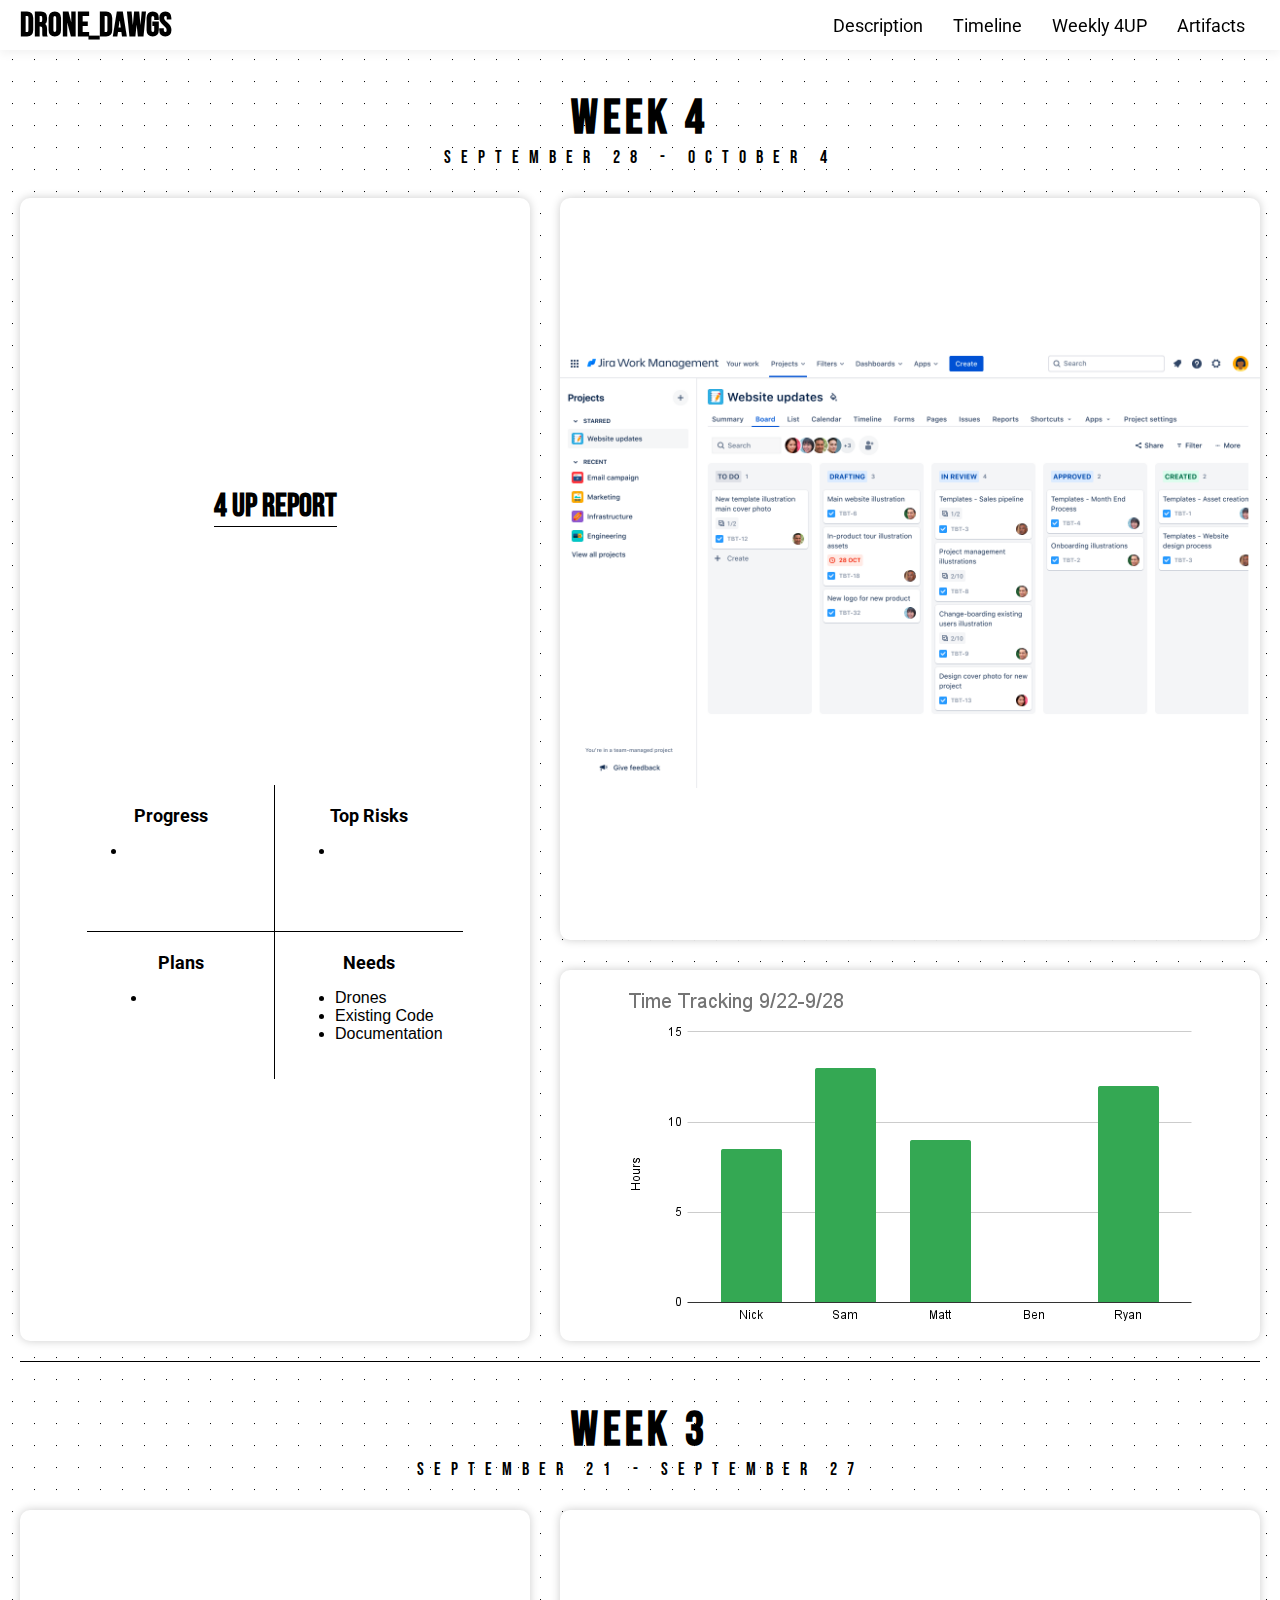
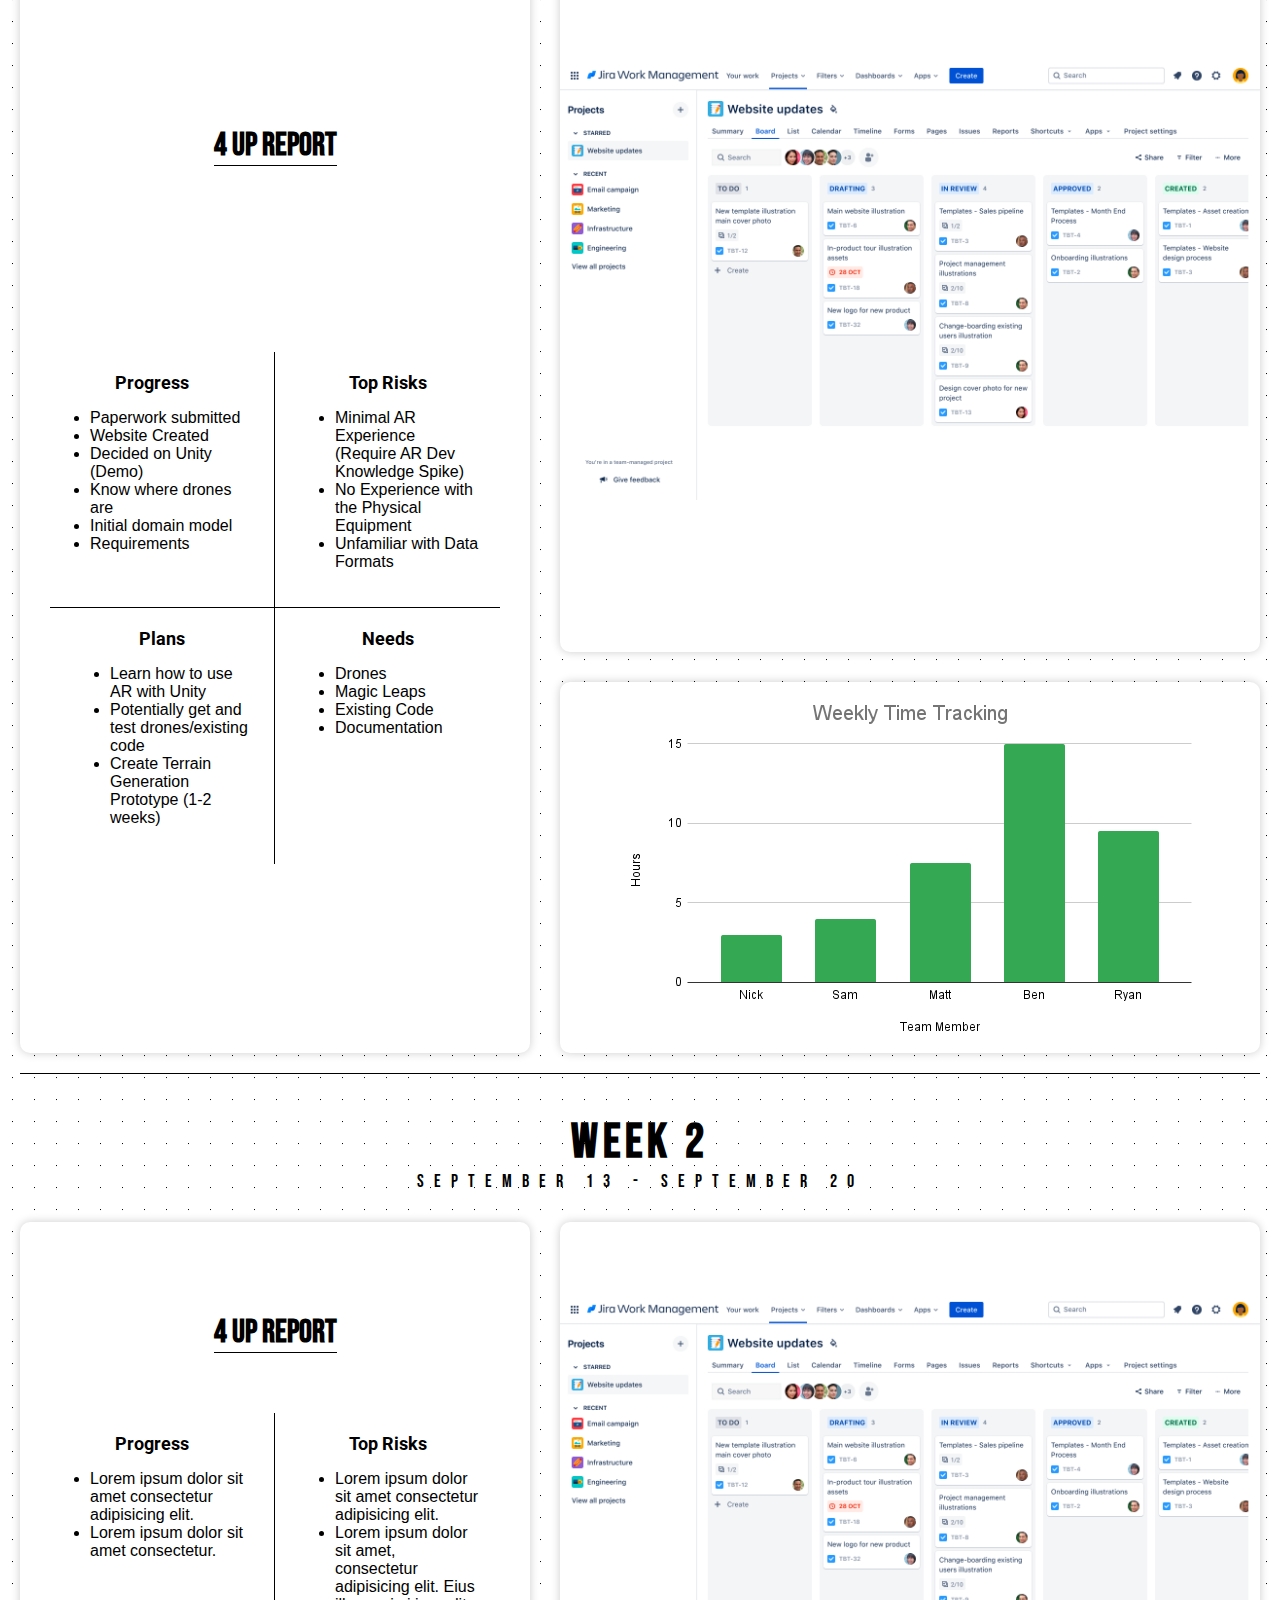
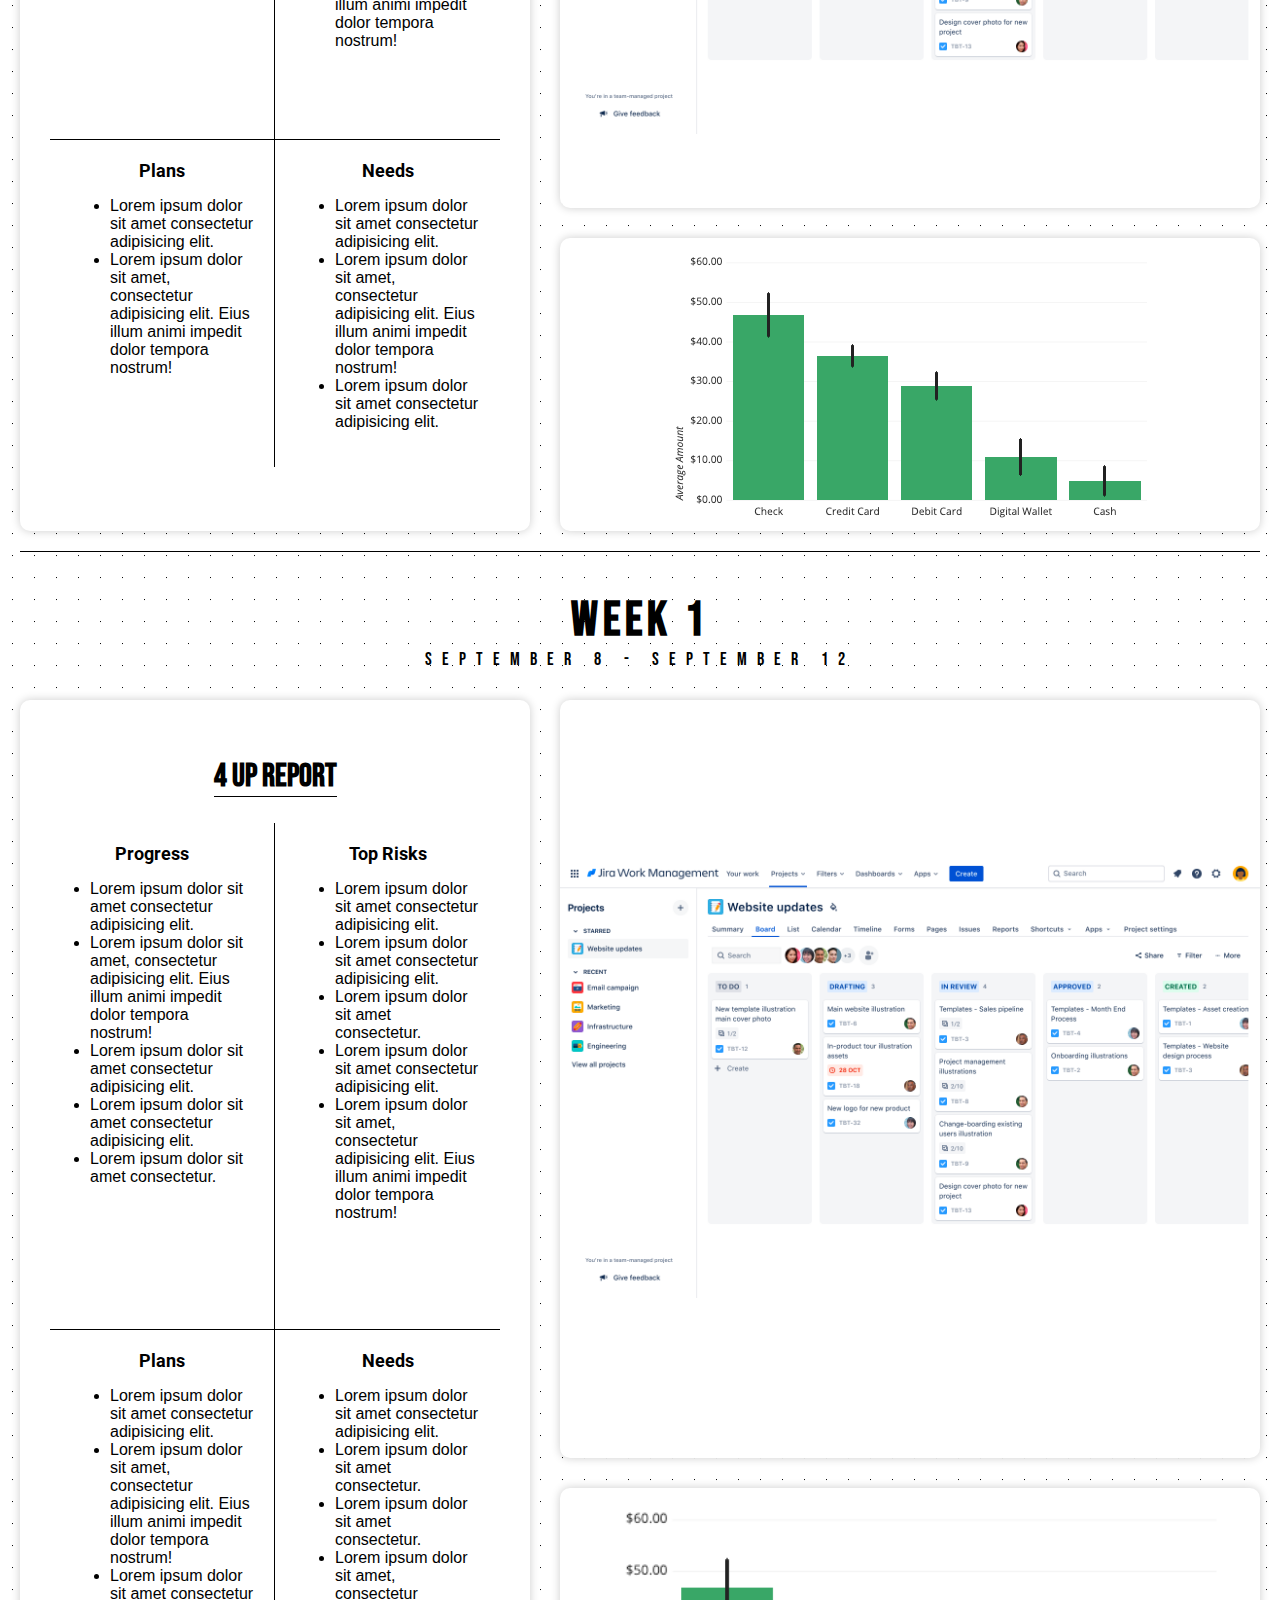
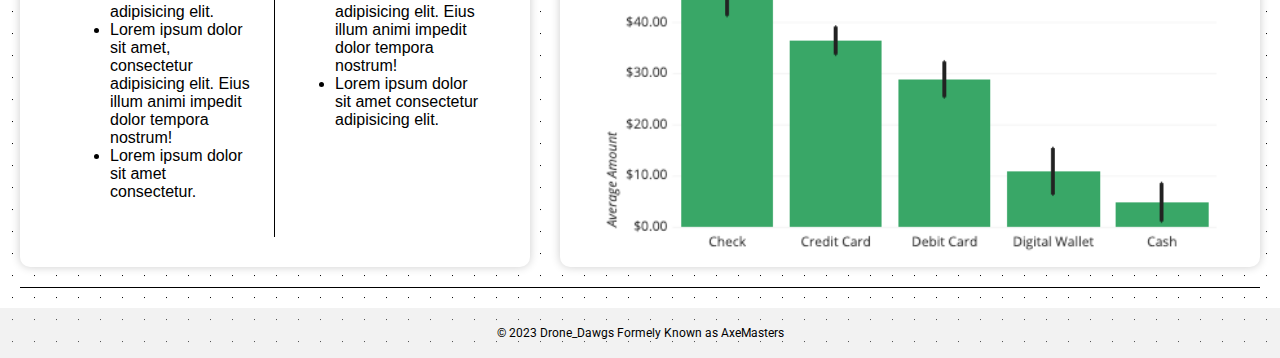
==== 4ups.html @ eca3e4d3 "week 4 changes" ====
<!DOCTYPE html>
<html lang="en">
<head>
    <meta charset="UTF-8">
    <meta name="viewport" content="width=device-width, initial-scale=1.0">
    <link rel="stylesheet" href="4ups_style.css">
    <title>Weekly Progress</title>
    <link rel="preconnect" href="https://fonts.googleapis.com">
    <link rel="preconnect" href="https://fonts.gstatic.com" crossorigin>
    <link href="https://fonts.googleapis.com/css2?family=Bebas+Neue&family=Montserrat:wght@300;400&family=Roboto:ital,wght@0,300;0,700;0,900;1,400&display=swap" rel="stylesheet"> 

</head>
<body>

    <nav>
        <div class="nav_container">
            <a href="index.html"><h2>DRONE_DAWGS</h2></a>
            <ol>
                <a href="index.html#synopsis"><li>Description</li></a>
                <a href="index.html#timeline"><li>Timeline</li></a>
                <a href="4ups.html"><li>Weekly 4UP</li></a>
                <a href="index.html#artifacts"><li>Artifacts</li></a>
            </ol>
        </div>
    </nav>

    <div class="size_container">

        <div id="week2" class="weekly_update_container">
            <h1>Week 4</h1>
            <p>September 28 - October 4</p>
            <div class="weekly_update_content">
                <div class="four_up">
                    <h2>4 UP Report</h2>
                    <div class="four_up_grid">
                        <div class="progress grid_item">
                            <h3>Progress</h3>
                            <ul>
                                <li></li>
                            </ul>
                        </div>
                        <div class="top_risks grid_item">
                            <h3>Top Risks</h3>
                            <ul>
                                <li></li>
                            </ul>
                        </div>
                        <div class="plans grid_item">
                            <h3>Plans</h3>
                            <ul>
                                <li></li>
                               
                            </ul>
                        </div>
                        <div class="needs grid_item">
                            <h3>Needs</h3>
                            <ul>
                                <li>Drones</li>
                                <li>Existing Code</li>
                                <li>Documentation</li>
                            </ul>
                        </div>

                    </div>
                </div>

                <div class="jira">
                    <img src="images/jira_example.png" alt="">
                </div>

                <div class="time_tracking">
                    <img src="images\Time Tracking 9_22-9_28.png" alt="">
                </div>
            </div>
        </div>

        <div id="week2" class="weekly_update_container">
            <h1>Week 3</h1>
            <p>September 21 - September 27</p>
            <div class="weekly_update_content">
                <div class="four_up">
                    <h2>4 UP Report</h2>
                    <div class="four_up_grid">
                        <div class="progress grid_item">
                            <h3>Progress</h3>
                            <ul>
                                <li>Paperwork submitted</li>
                                <li>Website Created</li>
                                <li>Decided on Unity (Demo)</li>
                                <li>Know where drones are</li>
                                <li>Initial domain model</li>
                                <li>Requirements</li>
                            </ul>
                        </div>
                        <div class="top_risks grid_item">
                            <h3>Top Risks</h3>
                            <ul>
                                <li>Minimal AR Experience (Require AR Dev Knowledge Spike)</li>
                                <li>No Experience with the Physical Equipment</li>
                                <li>Unfamiliar with Data Formats</li>
                            </ul>
                        </div>
                        <div class="plans grid_item">
                            <h3>Plans</h3>
                            <ul>
                                <li>Learn how to use AR with Unity</li>
                                <li>Potentially get and test drones/existing code</li>
                                <li>Create Terrain Generation Prototype (1-2 weeks)</li>
                               
                            </ul>
                        </div>
                        <div class="needs grid_item">
                            <h3>Needs</h3>
                            <ul>
                                <li>Drones</li>
                                <li>Magic Leaps</li>
                                <li>Existing Code</li>
                                <li>Documentation</li>
                            </ul>
                        </div>
                    </div>
                </div>

                <div class="jira">
                    <img src="images/jira_example.png" alt="">
                </div>

                <div class="time_tracking">
                    <img src="images\Weekly Time Tracking.png" alt="">
                </div>
            </div>
        </div>

        <div id="week2" class="weekly_update_container">
            <h1>Week 2</h1>
            <p>September 13 - September 20</p>
            <div class="weekly_update_content">
                <div class="four_up">
                    <h2>4 UP Report</h2>
                    <div class="four_up_grid">
                        <div class="progress grid_item">
                            <h3>Progress</h3>
                            <ul>
                                <li>Lorem ipsum dolor sit amet consectetur adipisicing elit.</li>
                                <li>Lorem ipsum dolor sit amet consectetur.</li>
                            </ul>
                        </div>
                        <div class="top_risks grid_item">
                            <h3>Top Risks</h3>
                            <ul>
                                <li>Lorem ipsum dolor sit amet consectetur adipisicing elit.</li>
                                <li>Lorem ipsum dolor sit amet, consectetur adipisicing elit. Eius illum animi impedit dolor tempora nostrum!</li>
                            </ul>
                        </div>
                        <div class="plans grid_item">
                            <h3>Plans</h3>
                            <ul>
                                <li>Lorem ipsum dolor sit amet consectetur adipisicing elit.</li>
                                <li>Lorem ipsum dolor sit amet, consectetur adipisicing elit. Eius illum animi impedit dolor tempora nostrum!</li>
                               
                            </ul>
                        </div>
                        <div class="needs grid_item">
                            <h3>Needs</h3>
                            <ul>
                                <li>Lorem ipsum dolor sit amet consectetur adipisicing elit.</li>
                                <li>Lorem ipsum dolor sit amet, consectetur adipisicing elit. Eius illum animi impedit dolor tempora nostrum!</li>
                                <li>Lorem ipsum dolor sit amet consectetur adipisicing elit.</li>
                            </ul>
                        </div>
                    </div>
                </div>

                <div class="jira">
                    <img src="images/jira_example.png" alt="">
                </div>

                <div class="time_tracking">
                    <img src="images/bar_graph_example.png" alt="">
                </div>
            </div>
        </div>

        <div id="week1" class="weekly_update_container">
            <h1>Week 1</h1>
            <p>September 8 - September 12</p>
            <div class="weekly_update_content">
                <div class="four_up">
                    <h2>4 UP Report</h2>
                    <div class="four_up_grid">
                        <div class="progress grid_item">
                            <h3>Progress</h3>
                            <ul>
                                <li>Lorem ipsum dolor sit amet consectetur adipisicing elit.</li>
                                <li>Lorem ipsum dolor sit amet, consectetur adipisicing elit. Eius illum animi impedit dolor tempora nostrum!</li>
                                <li>Lorem ipsum dolor sit amet consectetur adipisicing elit.</li>
                                <li>Lorem ipsum dolor sit amet consectetur adipisicing elit.</li>
                                <li>Lorem ipsum dolor sit amet consectetur.</li>
                            </ul>
                        </div>
                        <div class="top_risks grid_item">
                            <h3>Top Risks</h3>
                            <ul>
                                <li>Lorem ipsum dolor sit amet consectetur adipisicing elit.</li>
                                <li>Lorem ipsum dolor sit amet consectetur adipisicing elit.</li>
                                <li>Lorem ipsum dolor sit amet consectetur.</li>
                                <li>Lorem ipsum dolor sit amet consectetur adipisicing elit.</li>
                                <li>Lorem ipsum dolor sit amet, consectetur adipisicing elit. Eius illum animi impedit dolor tempora nostrum!</li>
                            </ul>
                        </div>
                        <div class="plans grid_item">
                            <h3>Plans</h3>
                            <ul>
                                <li>Lorem ipsum dolor sit amet consectetur adipisicing elit.</li>
                                <li>Lorem ipsum dolor sit amet, consectetur adipisicing elit. Eius illum animi impedit dolor tempora nostrum!</li>
                                <li>Lorem ipsum dolor sit amet consectetur adipisicing elit.</li>
                                <li>Lorem ipsum dolor sit amet, consectetur adipisicing elit. Eius illum animi impedit dolor tempora nostrum!</li>
                                <li>Lorem ipsum dolor sit amet consectetur.</li>
                            </ul>
                        </div>
                        <div class="needs grid_item">
                            <h3>Needs</h3>
                            <ul>
                                <li>Lorem ipsum dolor sit amet consectetur adipisicing elit.</li>
                                <li>Lorem ipsum dolor sit amet consectetur.</li>
                                <li>Lorem ipsum dolor sit amet consectetur.</li>
                                <li>Lorem ipsum dolor sit amet, consectetur adipisicing elit. Eius illum animi impedit dolor tempora nostrum!</li>
                                <li>Lorem ipsum dolor sit amet consectetur adipisicing elit.</li>
                            </ul>
                        </div>
                    </div>
                </div>

                <div class="jira">
                    <img src="images/jira_example.png" alt="">
                </div>

                <div class="time_tracking">
                    <img src="images/bar_graph_example.png" alt="">
                </div>
            </div>
            
        </div>

    </div>

    <footer class="site-footer">
        <div class="footer-container">
            <p>© 2023 Drone_Dawgs Formely Known as AxeMasters</p>
        </div>
    </footer>
</body>
</html>
---- 4ups_style.css ----
html {
    scroll-behavior: smooth;
}

body {
    display: flex;
    flex-direction: column;
    justify-content: center;
    align-items: center;
    margin: 0;
    padding: 0;
    background:
        linear-gradient(90deg, var(--dot-bg) calc(var(--dot-space) - var(--dot-size)), transparent 1%) center / var(--dot-space) var(--dot-space),
        linear-gradient(var(--dot-bg) calc(var(--dot-space) - var(--dot-size)), transparent 1%) center / var(--dot-space) var(--dot-space),
        var(--dot-color);
    --dot-bg: white;
    --dot-color: black;
    --dot-size: 1px;
    --dot-space: 22px;
}


.size_container {
    max-width: 1920px;
}

/* Navbar */
nav {
    position: sticky;
    top: 0;
    height: 50px;
    width: 100vw;
    display: flex;
    justify-content: center;
    align-items: center; /* Aligned items vertically */
    background-color: rgba(255, 255, 255, 1);
    z-index: 1001;
    box-shadow: 0px 4px 9px 0px rgba(0,0,0,0.05);}

.nav_container  {
    width: 100%;
    max-width: 1920px;
    padding: 0 20px;
    display: flex;
    justify-content: space-between;
    align-items: center; /* Aligned items vertically */
}

nav ol { 
    list-style: none;
    display: flex;
    justify-content: space-between;
    align-items: center;
}

nav ol a {
    text-decoration: none;
    text-align: center;
    height:50px;
    color: #000; 
}

nav ol a:visited{
    color:#000;
}

nav ol a:hover{
    color: #fff; 
    background-color: rgba(247,105,2,1);
}

nav li {
    list-style: none;
    font-family: 'Roboto', sans-serif;
    font-size: large;
    margin: auto;
    padding: 15px
}

nav h2 {
    font-family: 'Bebas Neue', sans-serif;
    font-size: 34px;
}

nav a {
    text-decoration: none;
    color: #000;
}

nav a:hover {
    color: rgba(247,105,2,1);
}




.weekly_update_container {
    margin: 20px;
    padding: 20px 0;
    border-bottom: 1px solid black;
}

.weekly_update_container h1 {
    margin: auto;
    text-align: center;

    font-family: 'Bebas Neue', sans-serif;
    font-size: 48px;
    letter-spacing: 5px;  
}

.weekly_update_container p {
    margin: auto;
    text-align: center;

    font-family: 'Bebas Neue', sans-serif;
    font-size: 18px;
    letter-spacing: 10px;  
}

.weekly_update_content{
    width: 100%;
    display: grid;
    grid-template-columns: 1fr 1fr;
    grid-template-rows: 2fr 1fr;
    gap: 30px;

    margin-top: 30px;
}

.four_up{
    border-radius: 10px;
    box-shadow: 0px 0px 10px rgba(0,0,0, .2);
    padding: 30px;
    background-color: #fff;
    grid-row: 1/3 ;
    display: flex;
    flex-direction: column;
    justify-content:space-evenly;
    align-items:center;
}

.four_up h2 {
    width:fit-content;

    font-family: 'Bebas Neue', sans-serif;
    font-size: 32px;
    border-bottom: 1px solid black;
}

.four_up_grid{
    max-width: 700px;
    display: grid;
    grid-template-columns: 1fr 1fr;
    grid-template-rows: 1fr 1fr;
}

.grid_item {
    padding: 20px;
}

.grid_item h3 {
    margin: auto;
    text-align: center;

    font-family: 'Roboto', sans-serif;
    font-size: 18px; 
}

.grid_item li {
    font-family:Verdana, Geneva, Tahoma, sans-serif
}

.grid_item:nth-child(1){
    border-right: 1px solid black;
    border-bottom: 1px solid black;
    padding-left: 0;
    margin-left: 0
}

.grid_item:nth-child(2){
    border-bottom: 1px solid black;
}

.grid_item:nth-child(3){
    border-right: 1px solid black;
}


.jira, .time_tracking {
    max-width: 700px;
    background-color: #fff;
    box-shadow: 0px 0px 10px rgba(0,0,0, .2);
    border-radius: 10px;
}

.jira img, .time_tracking img{
    margin:auto;
    display: block;
    border-radius: 10px;

    object-fit: contain;
    max-width: 700px;
    height: 100%;
}


.site-footer {
    background-color: #dbdada5b;
    padding: 6px;
    text-align: center;
    font-family: 'Roboto', sans-serif;
    font-size: 12px;
}

.footer-container {
    width: 100vw;
    margin: 0 auto;
}
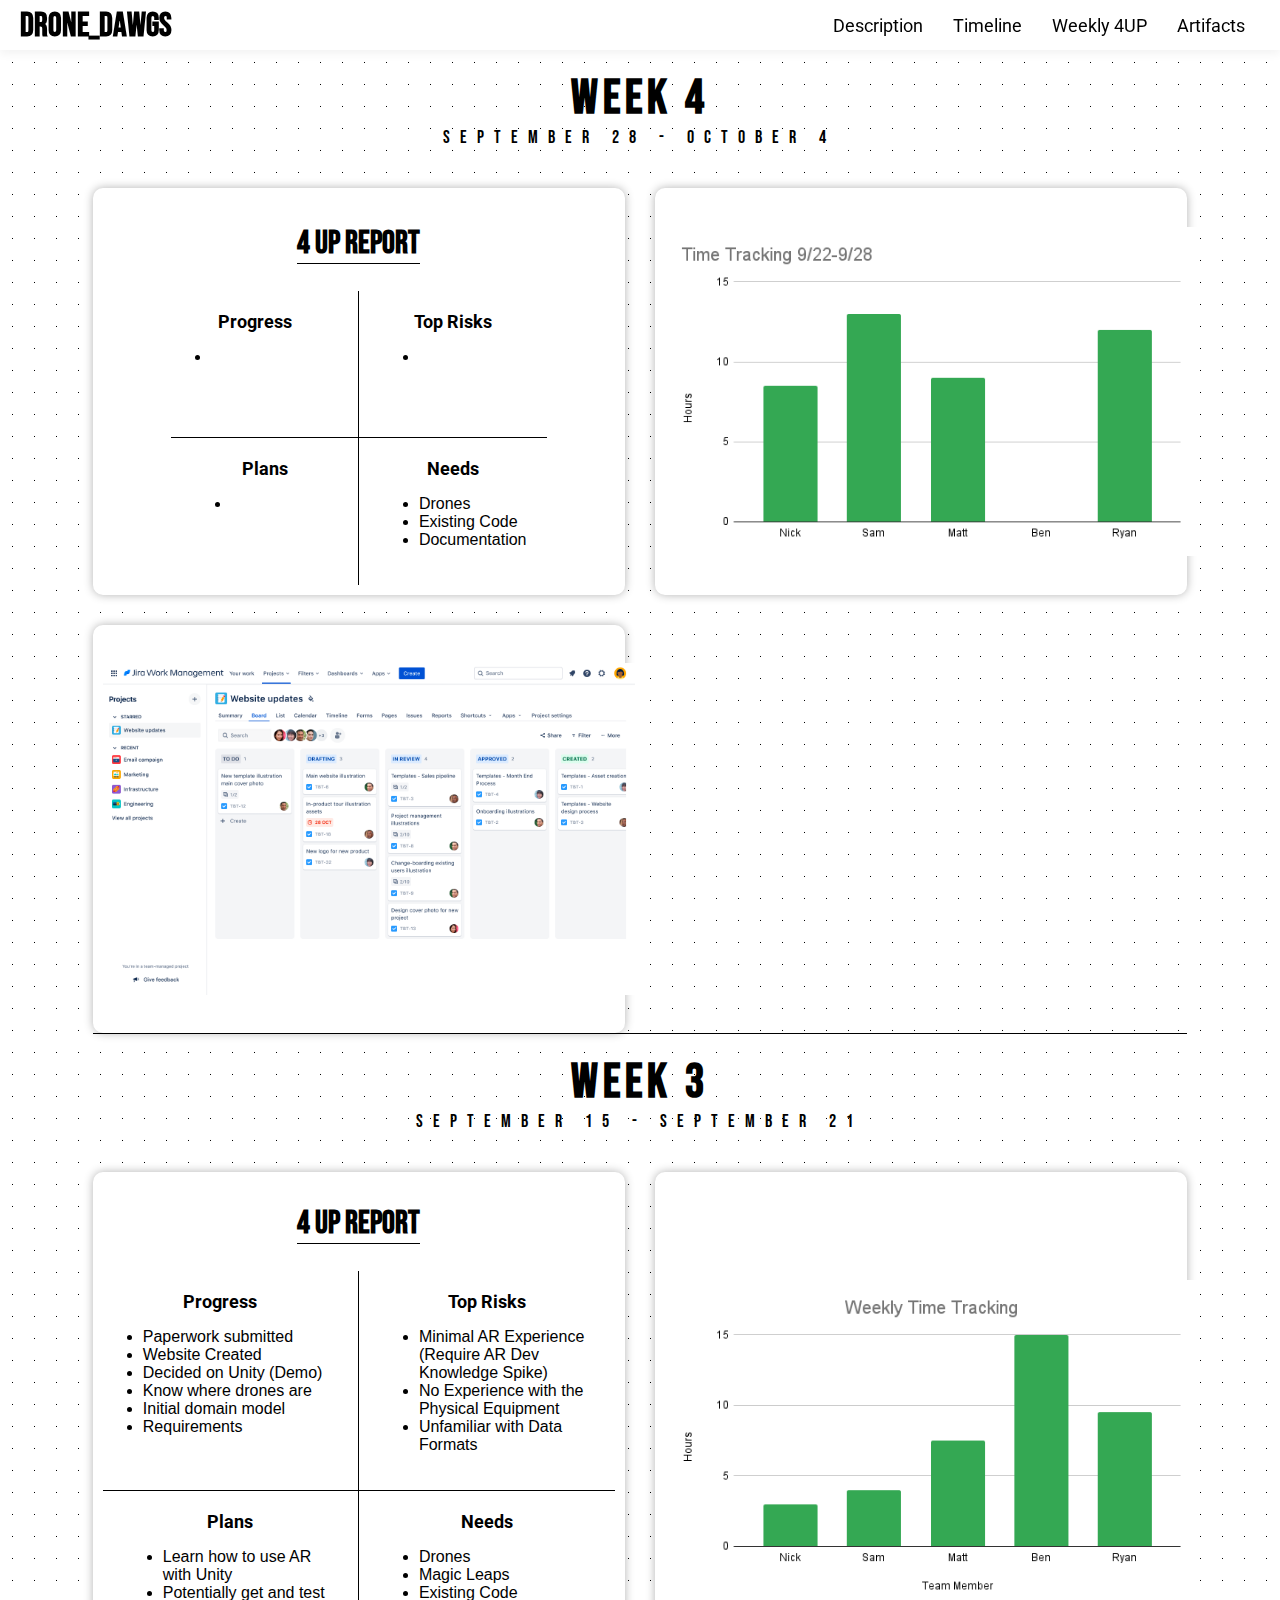
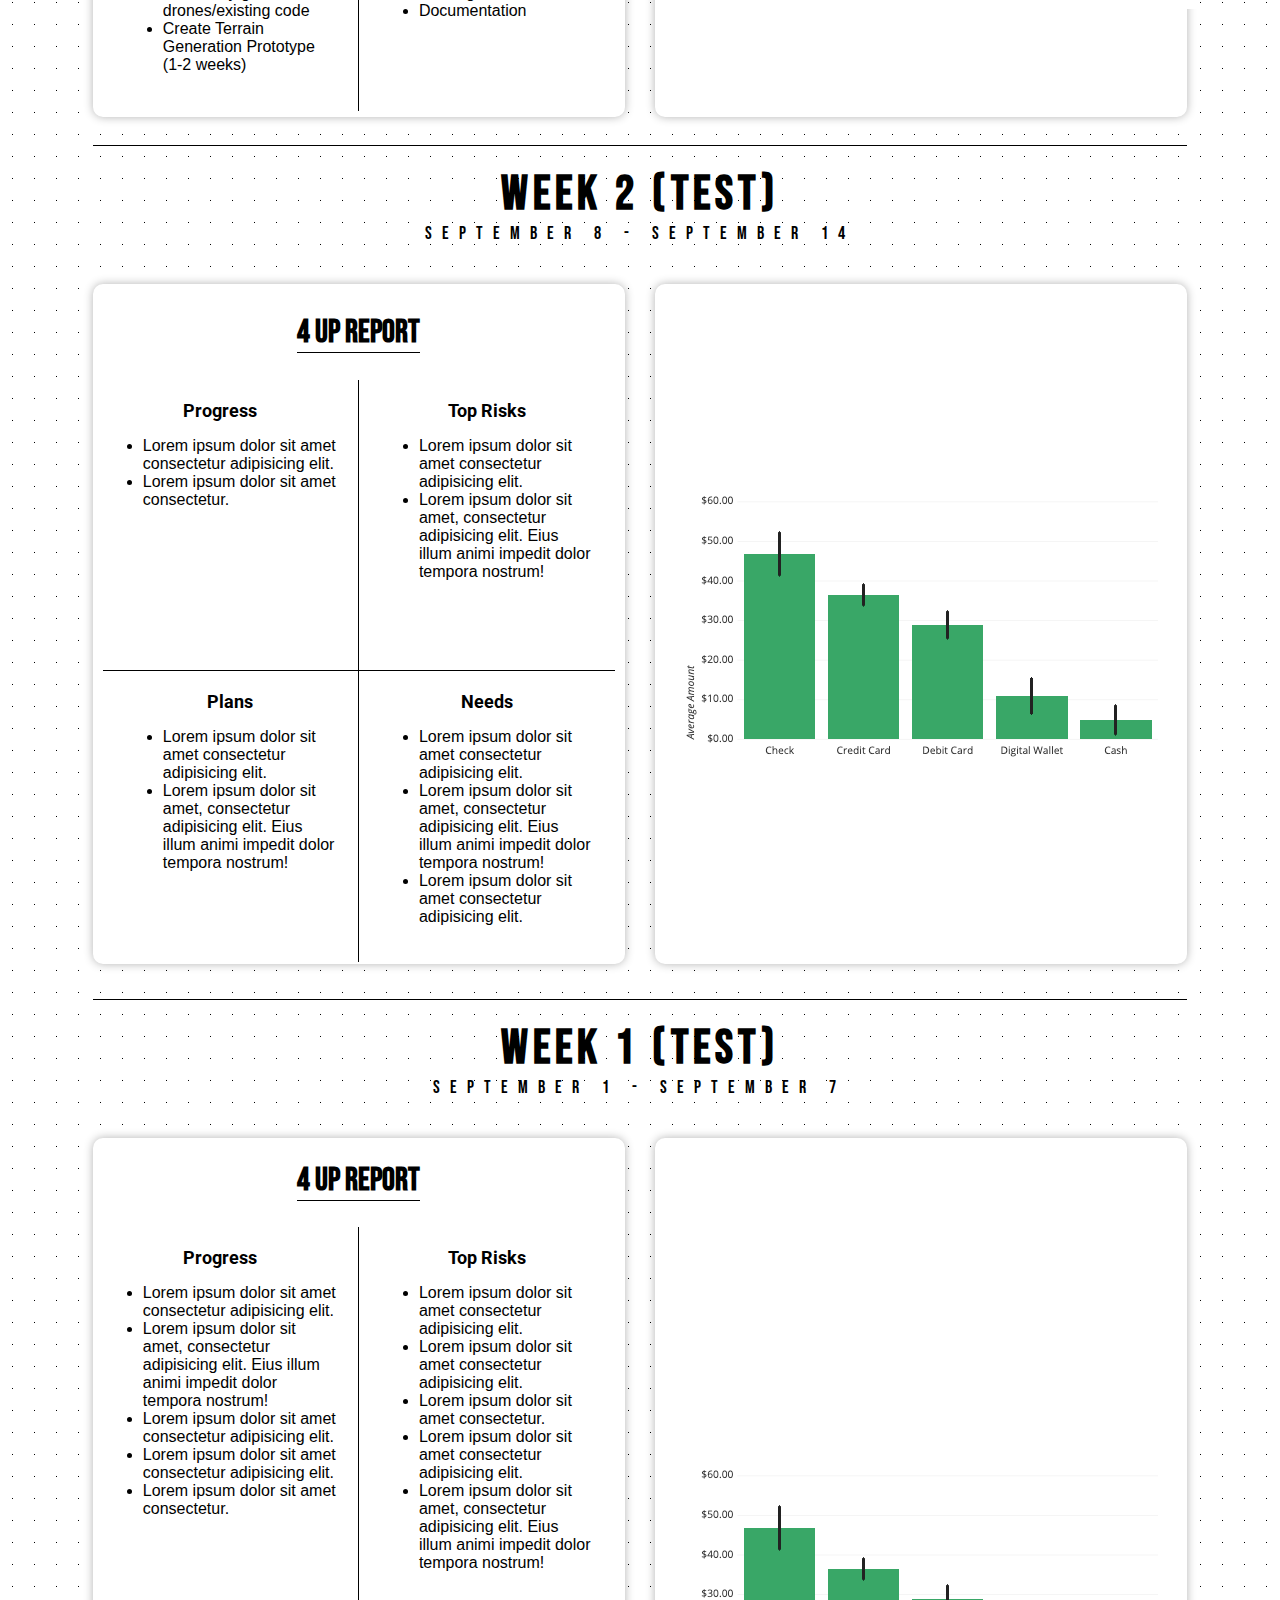
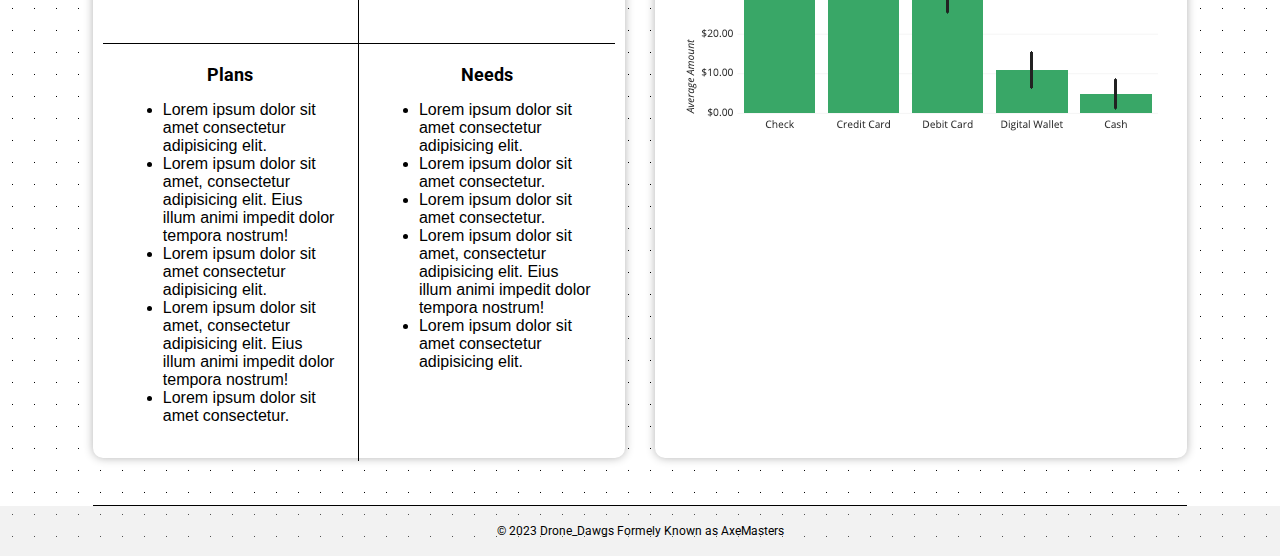
==== commit e1d42c4c: "Merge branch 'main' of https://github.com/nickc5802/SeniorProject" ====
--- a/4ups.html
+++ b/4ups.html
@@ -76,7 +76,7 @@
 
         <div id="week2" class="weekly_update_container">
             <h1>Week 3</h1>
-            <p>September 21 - September 27</p>
+            <p>September 15 - September 21</p>
             <div class="weekly_update_content">
                 <div class="four_up">
                     <h2>4 UP Report</h2>
@@ -121,9 +121,6 @@
                     </div>
                 </div>
 
-                <div class="jira">
-                    <img src="images/jira_example.png" alt="">
-                </div>
 
                 <div class="time_tracking">
                     <img src="images\Weekly Time Tracking.png" alt="">
@@ -132,8 +129,8 @@
         </div>
 
         <div id="week2" class="weekly_update_container">
-            <h1>Week 2</h1>
-            <p>September 13 - September 20</p>
+            <h1>Week 2 (Test)</h1>
+            <p>September 8 - September 14</p>
             <div class="weekly_update_content">
                 <div class="four_up">
                     <h2>4 UP Report</h2>
@@ -171,10 +168,6 @@
                     </div>
                 </div>
 
-                <div class="jira">
-                    <img src="images/jira_example.png" alt="">
-                </div>
-
                 <div class="time_tracking">
                     <img src="images/bar_graph_example.png" alt="">
                 </div>
@@ -182,57 +175,53 @@
         </div>
 
         <div id="week1" class="weekly_update_container">
-            <h1>Week 1</h1>
-            <p>September 8 - September 12</p>
-            <div class="weekly_update_content">
-                <div class="four_up">
-                    <h2>4 UP Report</h2>
-                    <div class="four_up_grid">
-                        <div class="progress grid_item">
-                            <h3>Progress</h3>
-                            <ul>
-                                <li>Lorem ipsum dolor sit amet consectetur adipisicing elit.</li>
-                                <li>Lorem ipsum dolor sit amet, consectetur adipisicing elit. Eius illum animi impedit dolor tempora nostrum!</li>
-                                <li>Lorem ipsum dolor sit amet consectetur adipisicing elit.</li>
-                                <li>Lorem ipsum dolor sit amet consectetur adipisicing elit.</li>
-                                <li>Lorem ipsum dolor sit amet consectetur.</li>
-                            </ul>
-                        </div>
-                        <div class="top_risks grid_item">
-                            <h3>Top Risks</h3>
-                            <ul>
-                                <li>Lorem ipsum dolor sit amet consectetur adipisicing elit.</li>
-                                <li>Lorem ipsum dolor sit amet consectetur adipisicing elit.</li>
-                                <li>Lorem ipsum dolor sit amet consectetur.</li>
-                                <li>Lorem ipsum dolor sit amet consectetur adipisicing elit.</li>
-                                <li>Lorem ipsum dolor sit amet, consectetur adipisicing elit. Eius illum animi impedit dolor tempora nostrum!</li>
-                            </ul>
-                        </div>
-                        <div class="plans grid_item">
-                            <h3>Plans</h3>
-                            <ul>
-                                <li>Lorem ipsum dolor sit amet consectetur adipisicing elit.</li>
-                                <li>Lorem ipsum dolor sit amet, consectetur adipisicing elit. Eius illum animi impedit dolor tempora nostrum!</li>
-                                <li>Lorem ipsum dolor sit amet consectetur adipisicing elit.</li>
-                                <li>Lorem ipsum dolor sit amet, consectetur adipisicing elit. Eius illum animi impedit dolor tempora nostrum!</li>
-                                <li>Lorem ipsum dolor sit amet consectetur.</li>
-                            </ul>
-                        </div>
-                        <div class="needs grid_item">
-                            <h3>Needs</h3>
-                            <ul>
-                                <li>Lorem ipsum dolor sit amet consectetur adipisicing elit.</li>
-                                <li>Lorem ipsum dolor sit amet consectetur.</li>
-                                <li>Lorem ipsum dolor sit amet consectetur.</li>
-                                <li>Lorem ipsum dolor sit amet, consectetur adipisicing elit. Eius illum animi impedit dolor tempora nostrum!</li>
-                                <li>Lorem ipsum dolor sit amet consectetur adipisicing elit.</li>
-                            </ul>
-                        </div>
-                    </div>
-                </div>
-
-                <div class="jira">
-                    <img src="images/jira_example.png" alt="">
+            <h1>Week 1 (Test)</h1>
+            <p>September 1 - September 7</p>
+            <div class="weekly_update_content">
+                <div class="four_up">
+                    <h2>4 UP Report</h2>
+                    <div class="four_up_grid">
+                        <div class="progress grid_item">
+                            <h3>Progress</h3>
+                            <ul>
+                                <li>Lorem ipsum dolor sit amet consectetur adipisicing elit.</li>
+                                <li>Lorem ipsum dolor sit amet, consectetur adipisicing elit. Eius illum animi impedit dolor tempora nostrum!</li>
+                                <li>Lorem ipsum dolor sit amet consectetur adipisicing elit.</li>
+                                <li>Lorem ipsum dolor sit amet consectetur adipisicing elit.</li>
+                                <li>Lorem ipsum dolor sit amet consectetur.</li>
+                            </ul>
+                        </div>
+                        <div class="top_risks grid_item">
+                            <h3>Top Risks</h3>
+                            <ul>
+                                <li>Lorem ipsum dolor sit amet consectetur adipisicing elit.</li>
+                                <li>Lorem ipsum dolor sit amet consectetur adipisicing elit.</li>
+                                <li>Lorem ipsum dolor sit amet consectetur.</li>
+                                <li>Lorem ipsum dolor sit amet consectetur adipisicing elit.</li>
+                                <li>Lorem ipsum dolor sit amet, consectetur adipisicing elit. Eius illum animi impedit dolor tempora nostrum!</li>
+                            </ul>
+                        </div>
+                        <div class="plans grid_item">
+                            <h3>Plans</h3>
+                            <ul>
+                                <li>Lorem ipsum dolor sit amet consectetur adipisicing elit.</li>
+                                <li>Lorem ipsum dolor sit amet, consectetur adipisicing elit. Eius illum animi impedit dolor tempora nostrum!</li>
+                                <li>Lorem ipsum dolor sit amet consectetur adipisicing elit.</li>
+                                <li>Lorem ipsum dolor sit amet, consectetur adipisicing elit. Eius illum animi impedit dolor tempora nostrum!</li>
+                                <li>Lorem ipsum dolor sit amet consectetur.</li>
+                            </ul>
+                        </div>
+                        <div class="needs grid_item">
+                            <h3>Needs</h3>
+                            <ul>
+                                <li>Lorem ipsum dolor sit amet consectetur adipisicing elit.</li>
+                                <li>Lorem ipsum dolor sit amet consectetur.</li>
+                                <li>Lorem ipsum dolor sit amet consectetur.</li>
+                                <li>Lorem ipsum dolor sit amet, consectetur adipisicing elit. Eius illum animi impedit dolor tempora nostrum!</li>
+                                <li>Lorem ipsum dolor sit amet consectetur adipisicing elit.</li>
+                            </ul>
+                        </div>
+                    </div>
                 </div>
 
                 <div class="time_tracking">
--- a/4ups_style.css
+++ b/4ups_style.css
@@ -21,7 +21,12 @@
 
 
 .size_container {
+    width: 90%;
     max-width: 1920px;
+    display: flex ;
+    flex-direction: column;
+    justify-content: center;
+    align-items: center;
 }
 
 /* Navbar */
@@ -95,9 +100,13 @@
 
 
 .weekly_update_container {
-    margin: 20px;
+    width: 95%;
     padding: 20px 0;
     border-bottom: 1px solid black;
+    display: flex;
+    flex-direction: column;
+    justify-content: center;
+    align-items: center;
 }
 
 .weekly_update_container h1 {
@@ -112,6 +121,7 @@
 .weekly_update_container p {
     margin: auto;
     text-align: center;
+    padding-bottom: 10px;
 
     font-family: 'Bebas Neue', sans-serif;
     font-size: 18px;
@@ -119,25 +129,29 @@
 }
 
 .weekly_update_content{
-    width: 100%;
     display: grid;
+
     grid-template-columns: 1fr 1fr;
-    grid-template-rows: 2fr 1fr;
+    grid-auto-columns: 1fr;
     gap: 30px;
+    align-items: stretch;
 
     margin-top: 30px;
 }
 
 .four_up{
     border-radius: 10px;
-    box-shadow: 0px 0px 10px rgba(0,0,0, .2);
-    padding: 30px;
+    box-shadow: 0px 0px 10px rgba(0,0,0, .3);
+    padding: 0;
     background-color: #fff;
     grid-row: 1/3 ;
     display: flex;
     flex-direction: column;
-    justify-content:space-evenly;
+    justify-content: center;
     align-items:center;
+    height: min-content;
+    max-width: 1100px;
+    padding: 10px;
 }
 
 .four_up h2 {
@@ -149,7 +163,6 @@
 }
 
 .four_up_grid{
-    max-width: 700px;
     display: grid;
     grid-template-columns: 1fr 1fr;
     grid-template-rows: 1fr 1fr;
@@ -188,10 +201,12 @@
 
 
 .jira, .time_tracking {
-    max-width: 700px;
+    padding: 10px 0;
+    margin-bottom: 15px;
     background-color: #fff;
-    box-shadow: 0px 0px 10px rgba(0,0,0, .2);
+    box-shadow: 0px 0px 10px rgba(0,0,0, .3);
     border-radius: 10px;
+    height: 100%;
 }
 
 .jira img, .time_tracking img{
@@ -199,10 +214,24 @@
     display: block;
     border-radius: 10px;
 
-    object-fit: contain;
-    max-width: 700px;
+    object-fit:contain;
+    max-width: 100%;
+    height:max-content;
+    padding: 10px;
+}
+
+.four_up, .jira, .time_tracking {
+    display: flex;
+    flex-direction: column;
     height: 100%;
 }
+
+.four_up, .time_tracking {
+    grid-row: 1;
+    height: 95%;
+}
+
+/* Ensure content inside grid items fills the height */
 
 
 .site-footer {
@@ -218,3 +247,4 @@
     margin: 0 auto;
 }
 
+
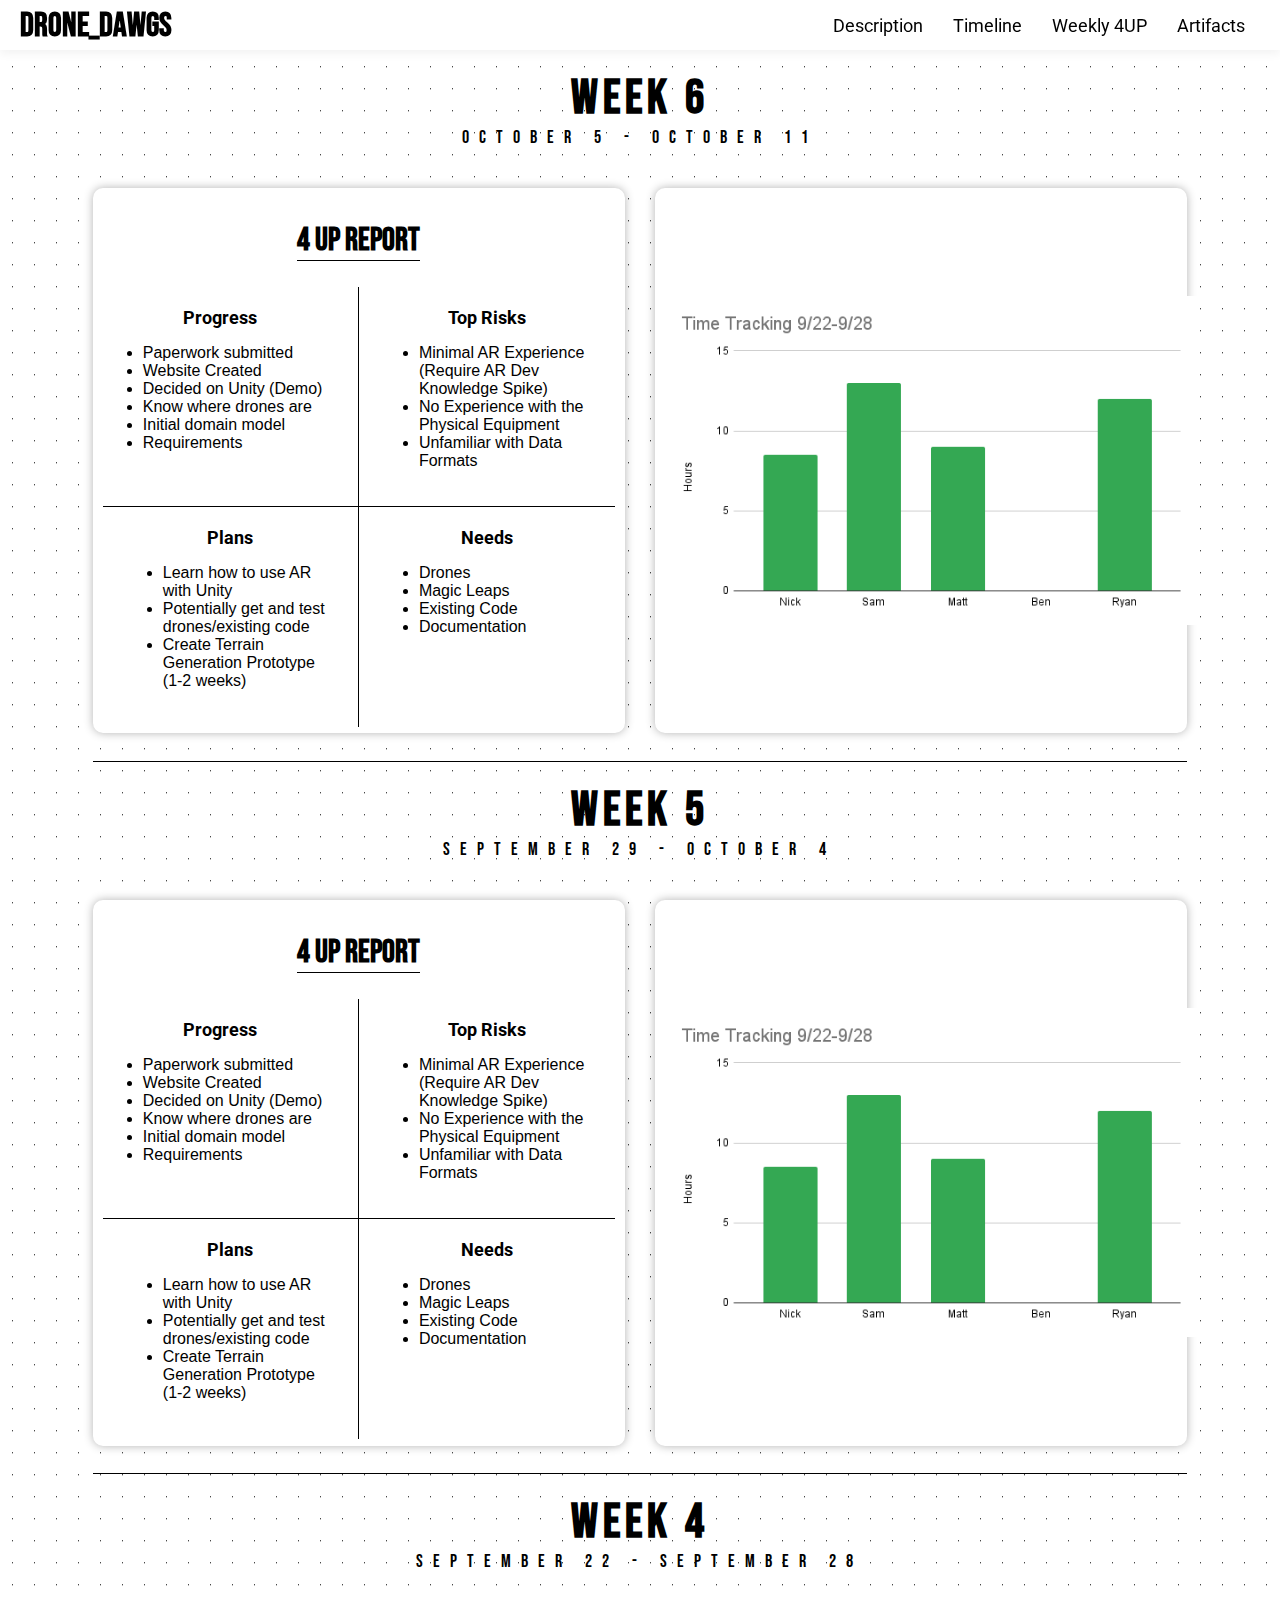
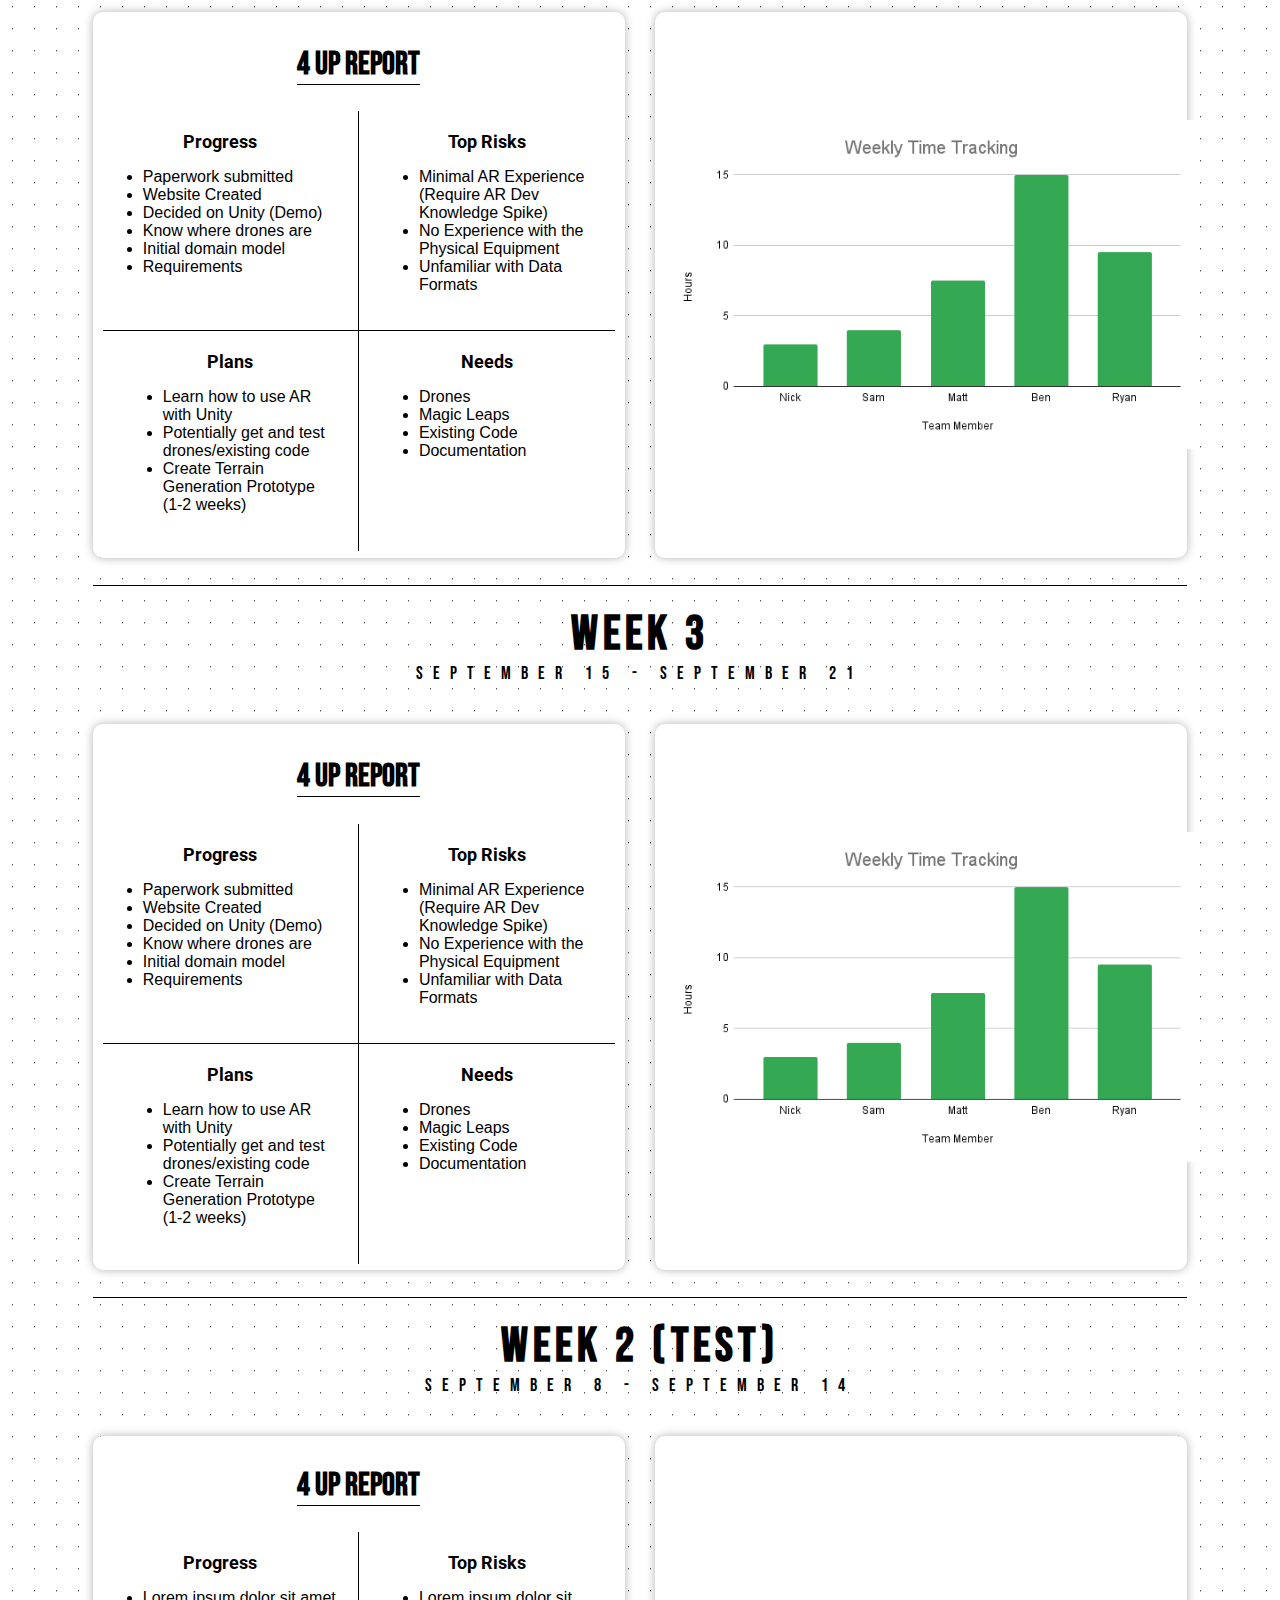
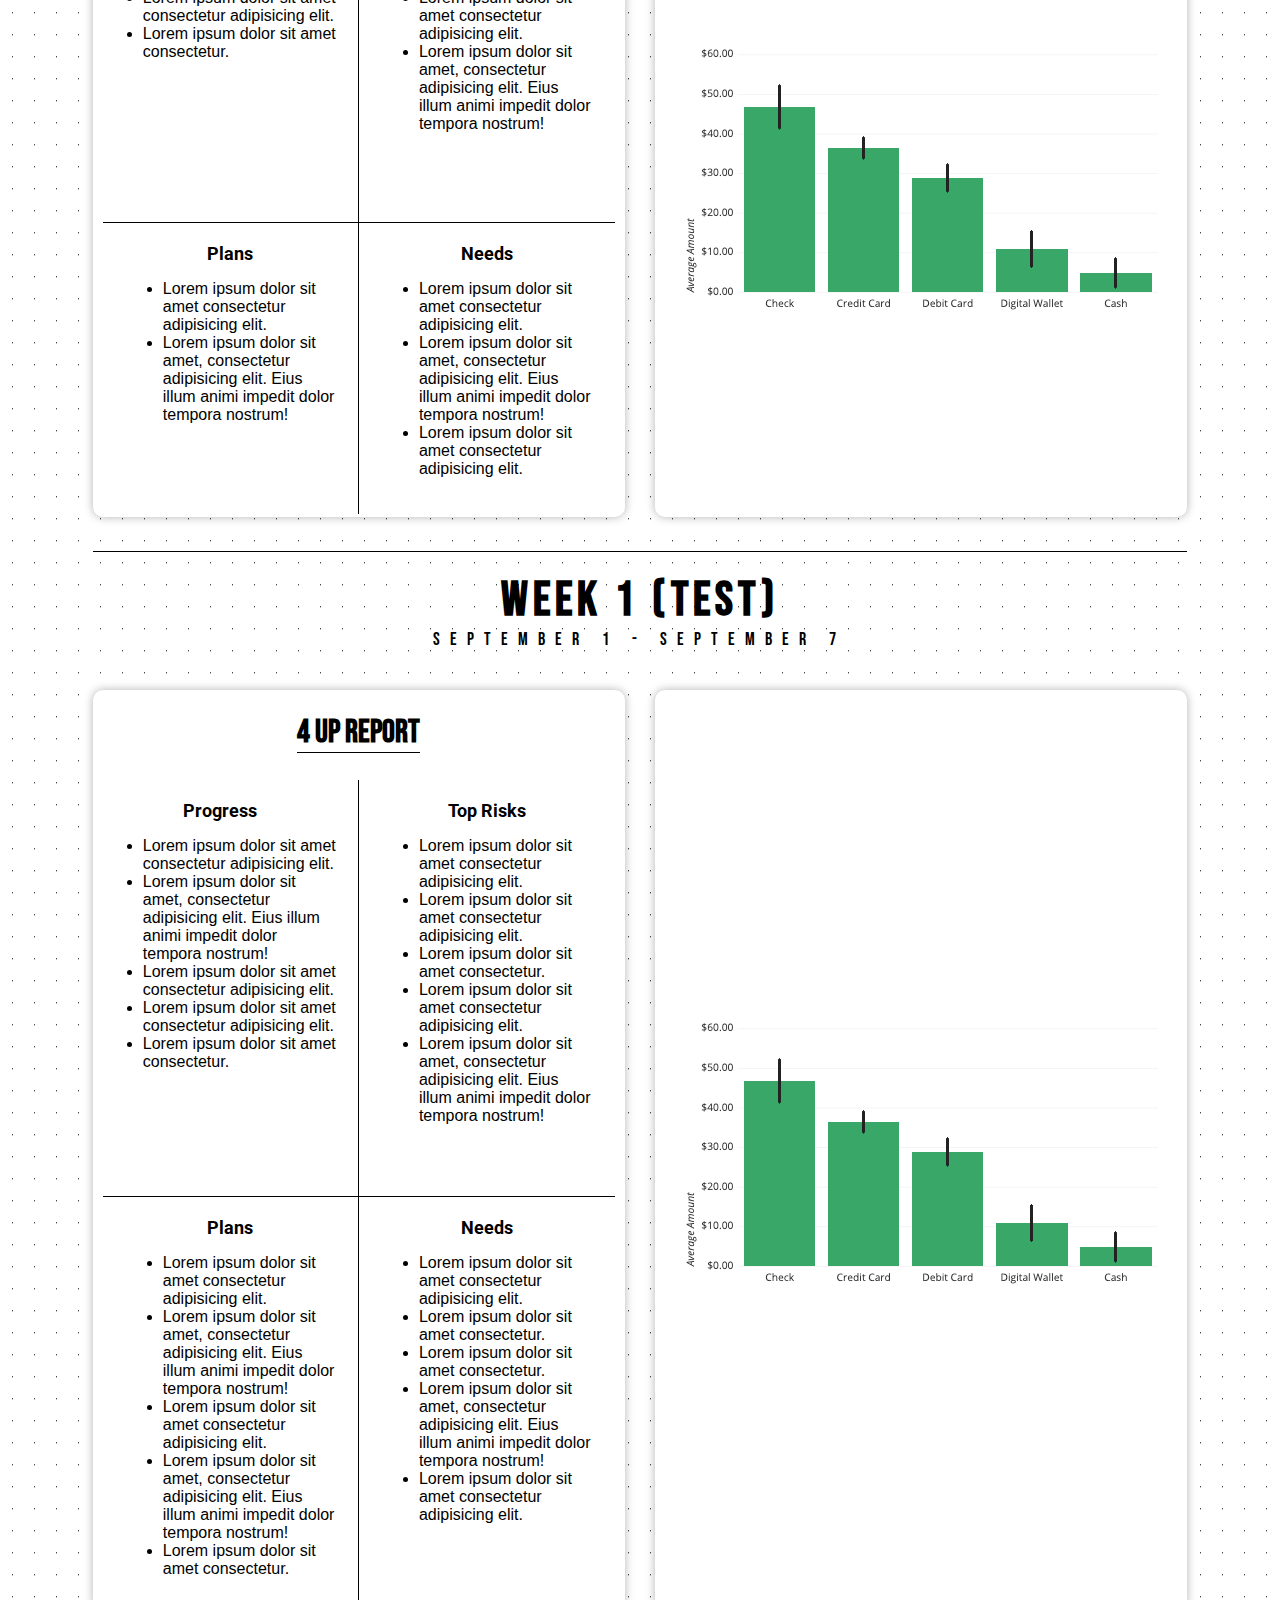
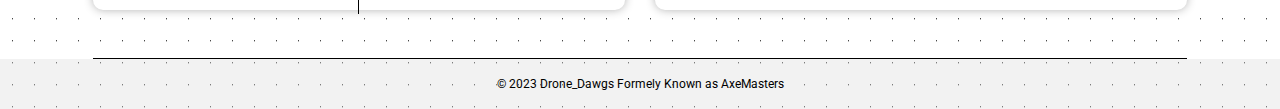
==== commit 13d98f8f: "week 6 slots added" ====
--- a/4ups.html
+++ b/4ups.html
@@ -26,57 +26,9 @@
 
     <div class="size_container">
 
-        <div id="week2" class="weekly_update_container">
-            <h1>Week 4</h1>
-            <p>September 28 - October 4</p>
-            <div class="weekly_update_content">
-                <div class="four_up">
-                    <h2>4 UP Report</h2>
-                    <div class="four_up_grid">
-                        <div class="progress grid_item">
-                            <h3>Progress</h3>
-                            <ul>
-                                <li></li>
-                            </ul>
-                        </div>
-                        <div class="top_risks grid_item">
-                            <h3>Top Risks</h3>
-                            <ul>
-                                <li></li>
-                            </ul>
-                        </div>
-                        <div class="plans grid_item">
-                            <h3>Plans</h3>
-                            <ul>
-                                <li></li>
-                               
-                            </ul>
-                        </div>
-                        <div class="needs grid_item">
-                            <h3>Needs</h3>
-                            <ul>
-                                <li>Drones</li>
-                                <li>Existing Code</li>
-                                <li>Documentation</li>
-                            </ul>
-                        </div>
-
-                    </div>
-                </div>
-
-                <div class="jira">
-                    <img src="images/jira_example.png" alt="">
-                </div>
-
-                <div class="time_tracking">
-                    <img src="images\Time Tracking 9_22-9_28.png" alt="">
-                </div>
-            </div>
-        </div>
-
-        <div id="week2" class="weekly_update_container">
-            <h1>Week 3</h1>
-            <p>September 15 - September 21</p>
+        <div id="week6" class="weekly_update_container">
+            <h1>Week 6</h1>
+            <p>October 5 - October 11</p>
             <div class="weekly_update_content">
                 <div class="four_up">
                     <h2>4 UP Report</h2>
@@ -123,6 +75,168 @@
 
 
                 <div class="time_tracking">
+                    <img src="images\Time Tracking 9_22-9_28.png" alt="">
+                </div>
+            </div>
+        </div>
+
+        <div id="week5" class="weekly_update_container">
+            <h1>Week 5</h1>
+            <p>September 29 - October 4</p>
+            <div class="weekly_update_content">
+                <div class="four_up">
+                    <h2>4 UP Report</h2>
+                    <div class="four_up_grid">
+                        <div class="progress grid_item">
+                            <h3>Progress</h3>
+                            <ul>
+                                <li>Paperwork submitted</li>
+                                <li>Website Created</li>
+                                <li>Decided on Unity (Demo)</li>
+                                <li>Know where drones are</li>
+                                <li>Initial domain model</li>
+                                <li>Requirements</li>
+                            </ul>
+                        </div>
+                        <div class="top_risks grid_item">
+                            <h3>Top Risks</h3>
+                            <ul>
+                                <li>Minimal AR Experience (Require AR Dev Knowledge Spike)</li>
+                                <li>No Experience with the Physical Equipment</li>
+                                <li>Unfamiliar with Data Formats</li>
+                            </ul>
+                        </div>
+                        <div class="plans grid_item">
+                            <h3>Plans</h3>
+                            <ul>
+                                <li>Learn how to use AR with Unity</li>
+                                <li>Potentially get and test drones/existing code</li>
+                                <li>Create Terrain Generation Prototype (1-2 weeks)</li>
+                               
+                            </ul>
+                        </div>
+                        <div class="needs grid_item">
+                            <h3>Needs</h3>
+                            <ul>
+                                <li>Drones</li>
+                                <li>Magic Leaps</li>
+                                <li>Existing Code</li>
+                                <li>Documentation</li>
+                            </ul>
+                        </div>
+                    </div>
+                </div>
+
+
+                <div class="time_tracking">
+                    <img src="images\Time Tracking 9_22-9_28.png" alt="">
+                </div>
+            </div>
+        </div>
+
+        <div id="week4" class="weekly_update_container">
+            <h1>Week 4</h1>
+            <p>September 22 - September 28</p>
+            <div class="weekly_update_content">
+                <div class="four_up">
+                    <h2>4 UP Report</h2>
+                    <div class="four_up_grid">
+                        <div class="progress grid_item">
+                            <h3>Progress</h3>
+                            <ul>
+                                <li>Paperwork submitted</li>
+                                <li>Website Created</li>
+                                <li>Decided on Unity (Demo)</li>
+                                <li>Know where drones are</li>
+                                <li>Initial domain model</li>
+                                <li>Requirements</li>
+                            </ul>
+                        </div>
+                        <div class="top_risks grid_item">
+                            <h3>Top Risks</h3>
+                            <ul>
+                                <li>Minimal AR Experience (Require AR Dev Knowledge Spike)</li>
+                                <li>No Experience with the Physical Equipment</li>
+                                <li>Unfamiliar with Data Formats</li>
+                            </ul>
+                        </div>
+                        <div class="plans grid_item">
+                            <h3>Plans</h3>
+                            <ul>
+                                <li>Learn how to use AR with Unity</li>
+                                <li>Potentially get and test drones/existing code</li>
+                                <li>Create Terrain Generation Prototype (1-2 weeks)</li>
+                               
+                            </ul>
+                        </div>
+                        <div class="needs grid_item">
+                            <h3>Needs</h3>
+                            <ul>
+                                <li>Drones</li>
+                                <li>Magic Leaps</li>
+                                <li>Existing Code</li>
+                                <li>Documentation</li>
+                            </ul>
+                        </div>
+                    </div>
+                </div>
+
+
+                <div class="time_tracking">
+                    <img src="images\Weekly Time Tracking.png" alt="">
+                </div>
+            </div>
+        </div>
+
+        <div id="week2" class="weekly_update_container">
+            <h1>Week 3</h1>
+            <p>September 15 - September 21</p>
+            <div class="weekly_update_content">
+                <div class="four_up">
+                    <h2>4 UP Report</h2>
+                    <div class="four_up_grid">
+                        <div class="progress grid_item">
+                            <h3>Progress</h3>
+                            <ul>
+                                <li>Paperwork submitted</li>
+                                <li>Website Created</li>
+                                <li>Decided on Unity (Demo)</li>
+                                <li>Know where drones are</li>
+                                <li>Initial domain model</li>
+                                <li>Requirements</li>
+                            </ul>
+                        </div>
+                        <div class="top_risks grid_item">
+                            <h3>Top Risks</h3>
+                            <ul>
+                                <li>Minimal AR Experience (Require AR Dev Knowledge Spike)</li>
+                                <li>No Experience with the Physical Equipment</li>
+                                <li>Unfamiliar with Data Formats</li>
+                            </ul>
+                        </div>
+                        <div class="plans grid_item">
+                            <h3>Plans</h3>
+                            <ul>
+                                <li>Learn how to use AR with Unity</li>
+                                <li>Potentially get and test drones/existing code</li>
+                                <li>Create Terrain Generation Prototype (1-2 weeks)</li>
+                               
+                            </ul>
+                        </div>
+                        <div class="needs grid_item">
+                            <h3>Needs</h3>
+                            <ul>
+                                <li>Drones</li>
+                                <li>Magic Leaps</li>
+                                <li>Existing Code</li>
+                                <li>Documentation</li>
+                            </ul>
+                        </div>
+                    </div>
+                </div>
+
+
+                <div class="time_tracking">
                     <img src="images\Weekly Time Tracking.png" alt="">
                 </div>
             </div>
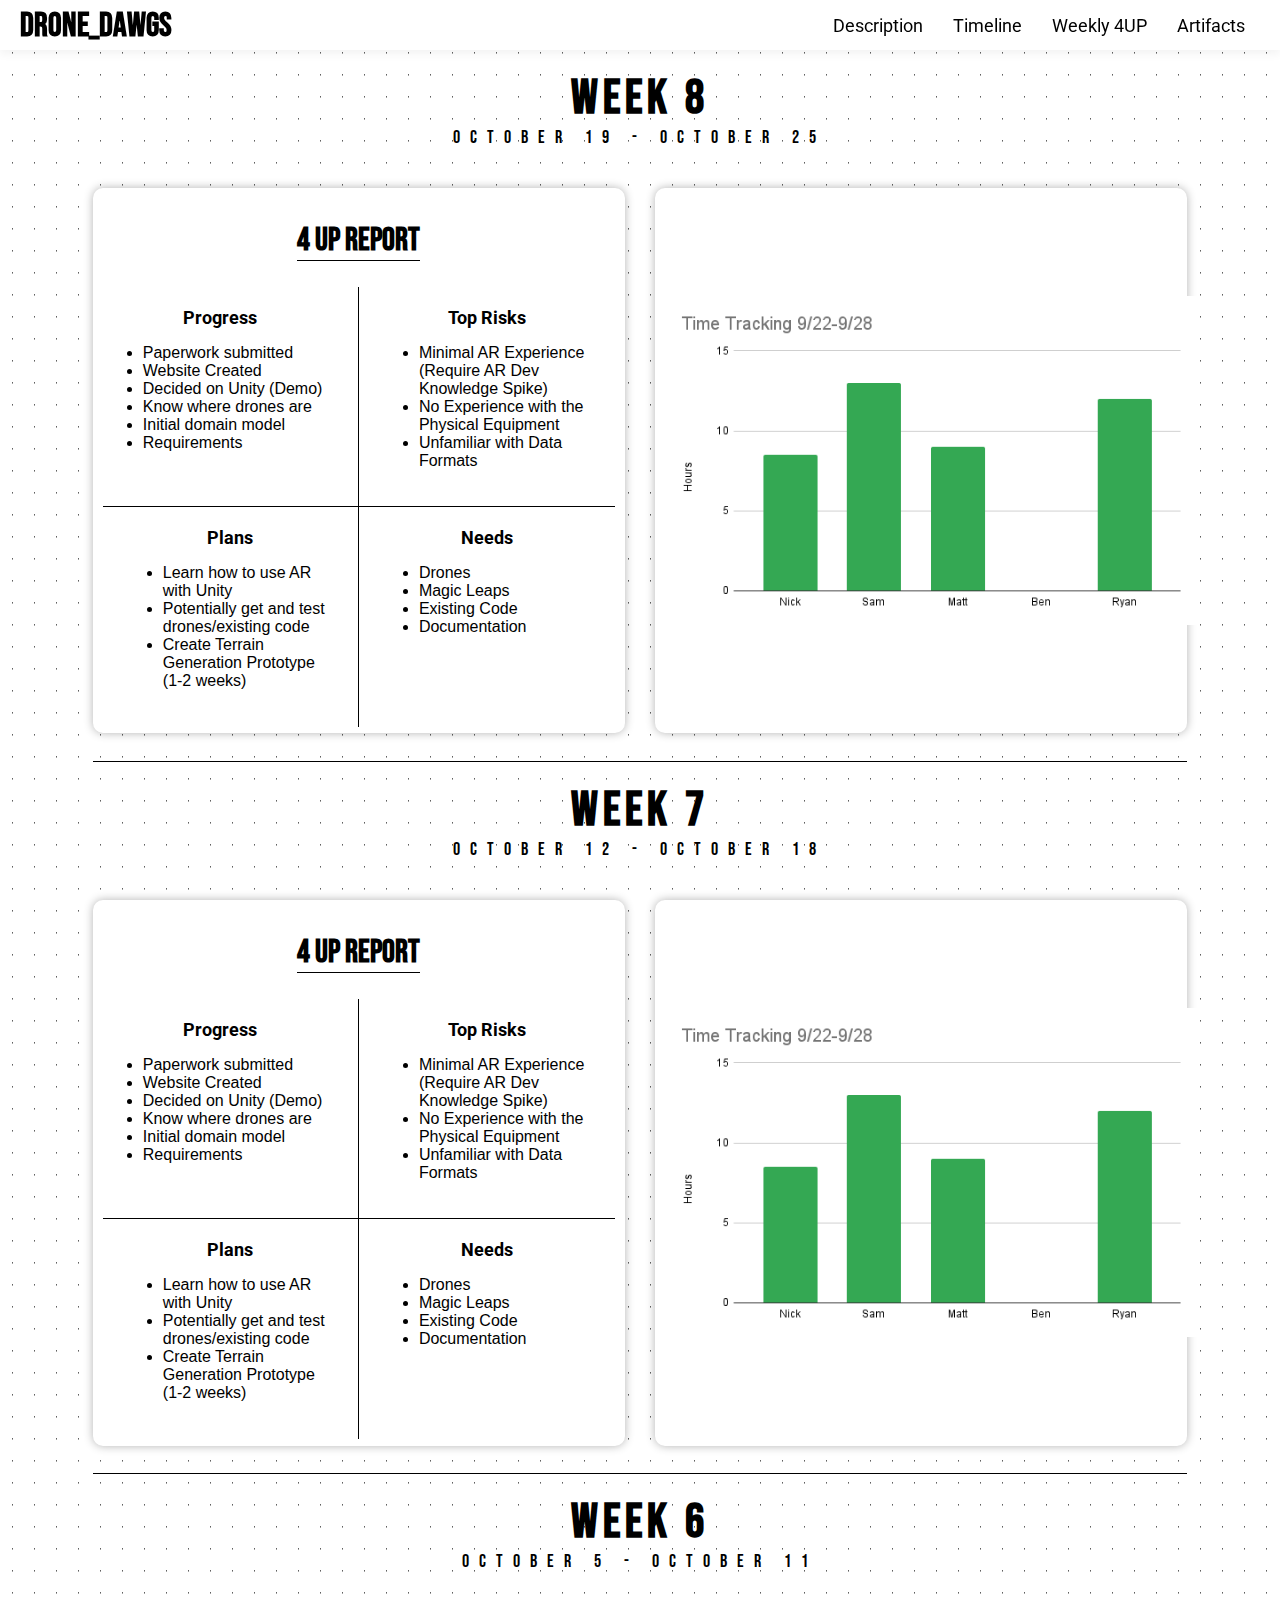
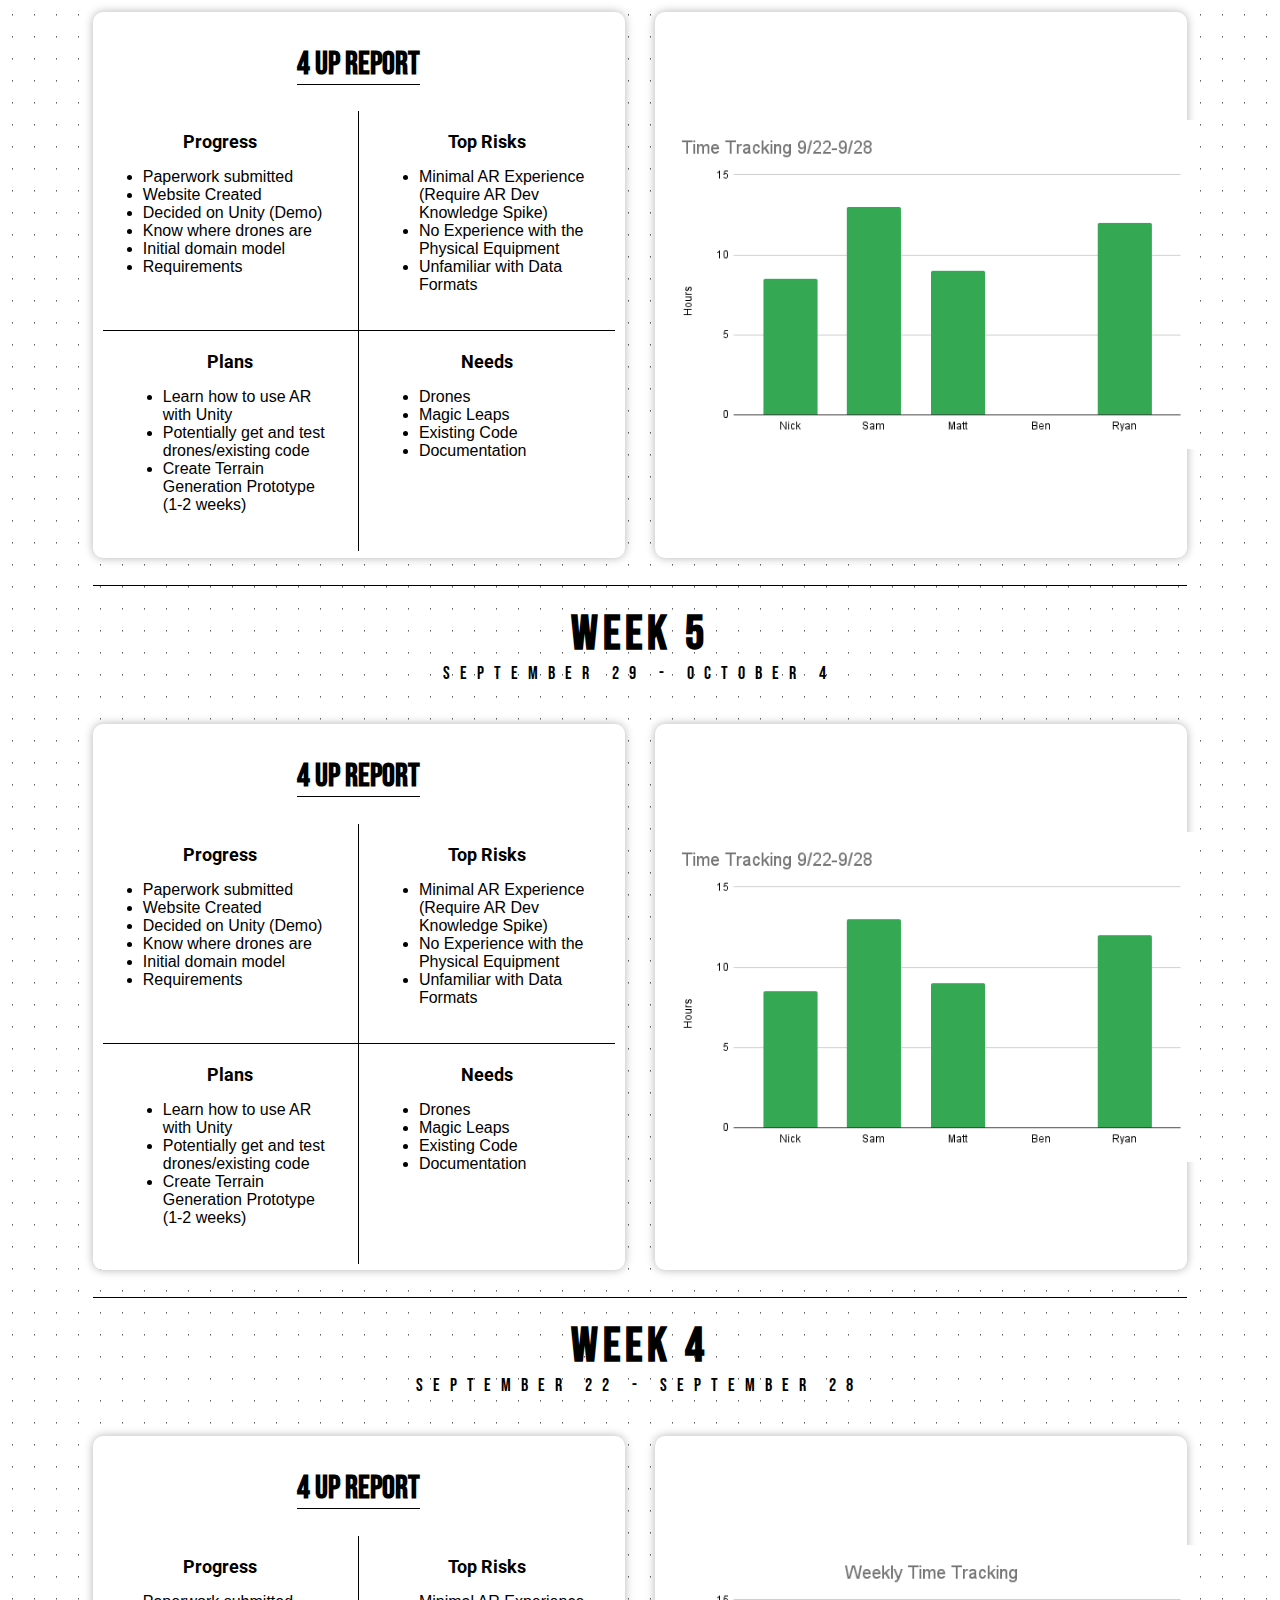
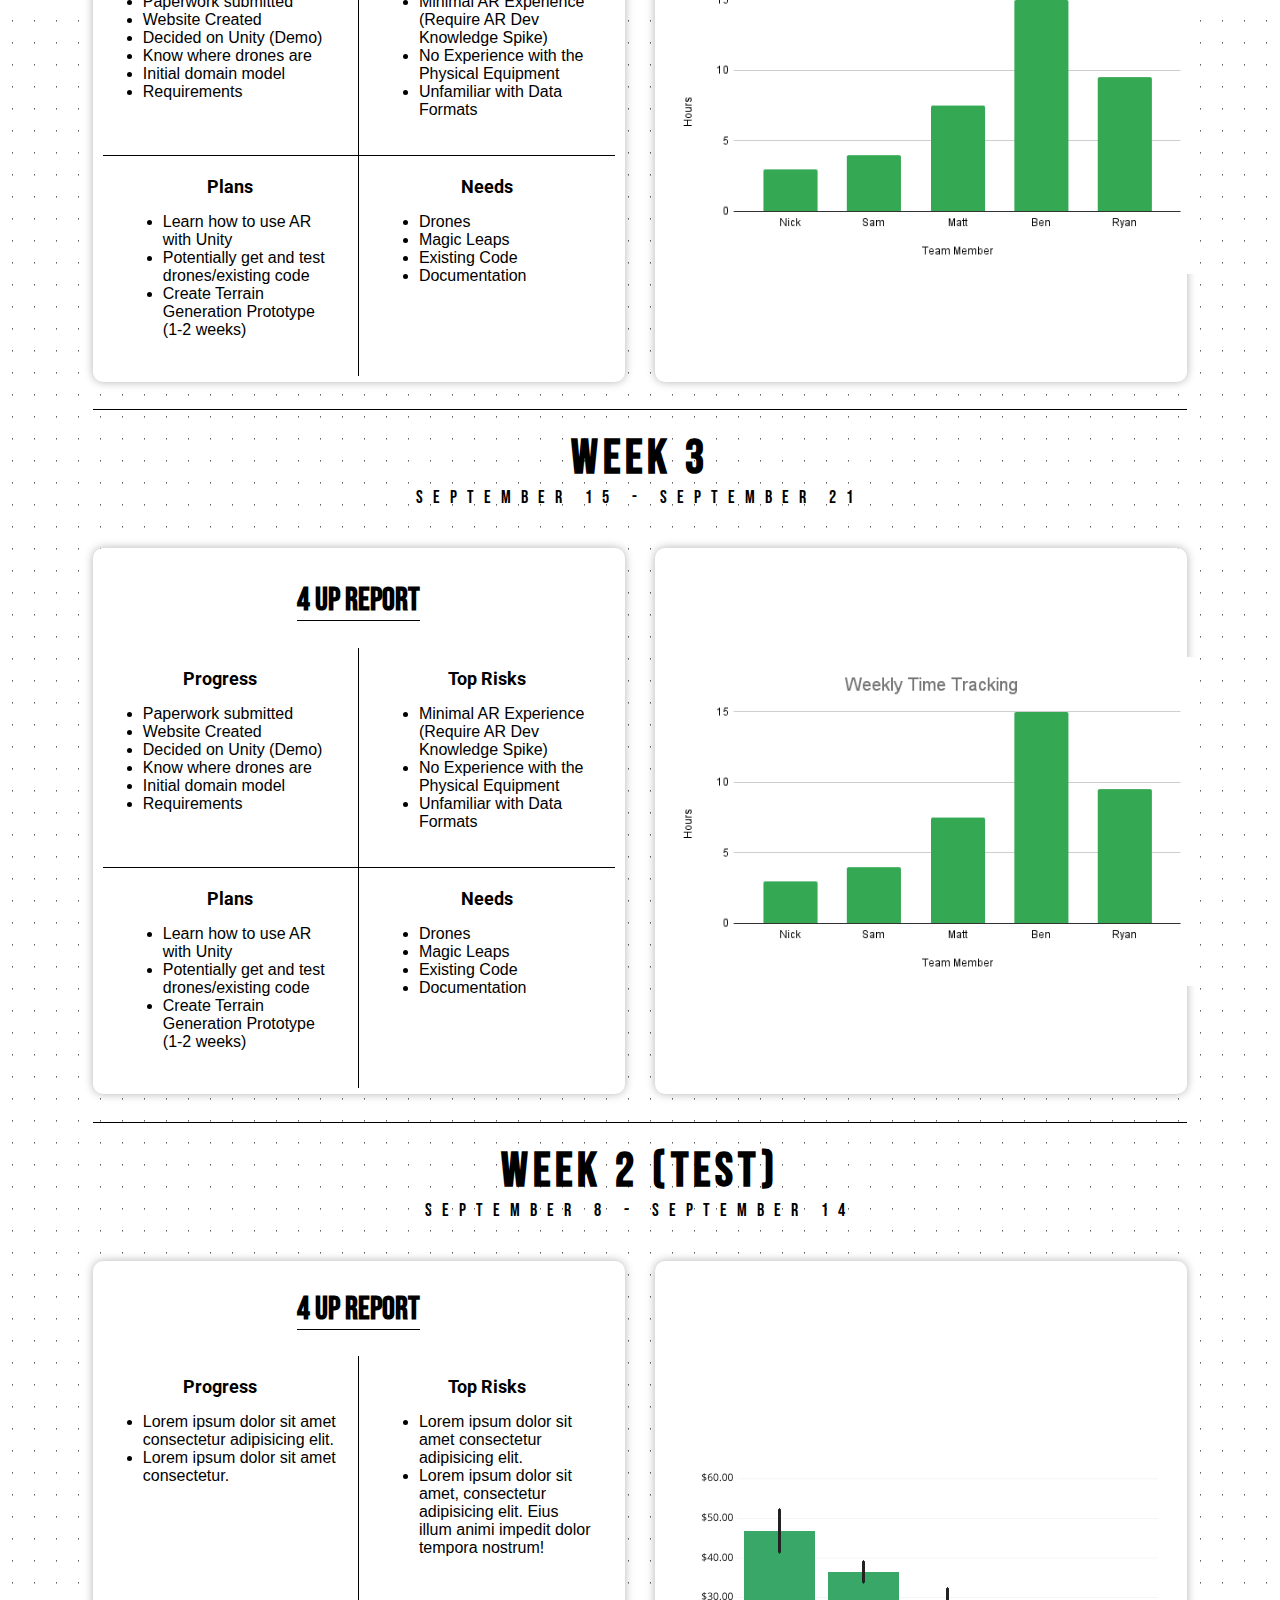
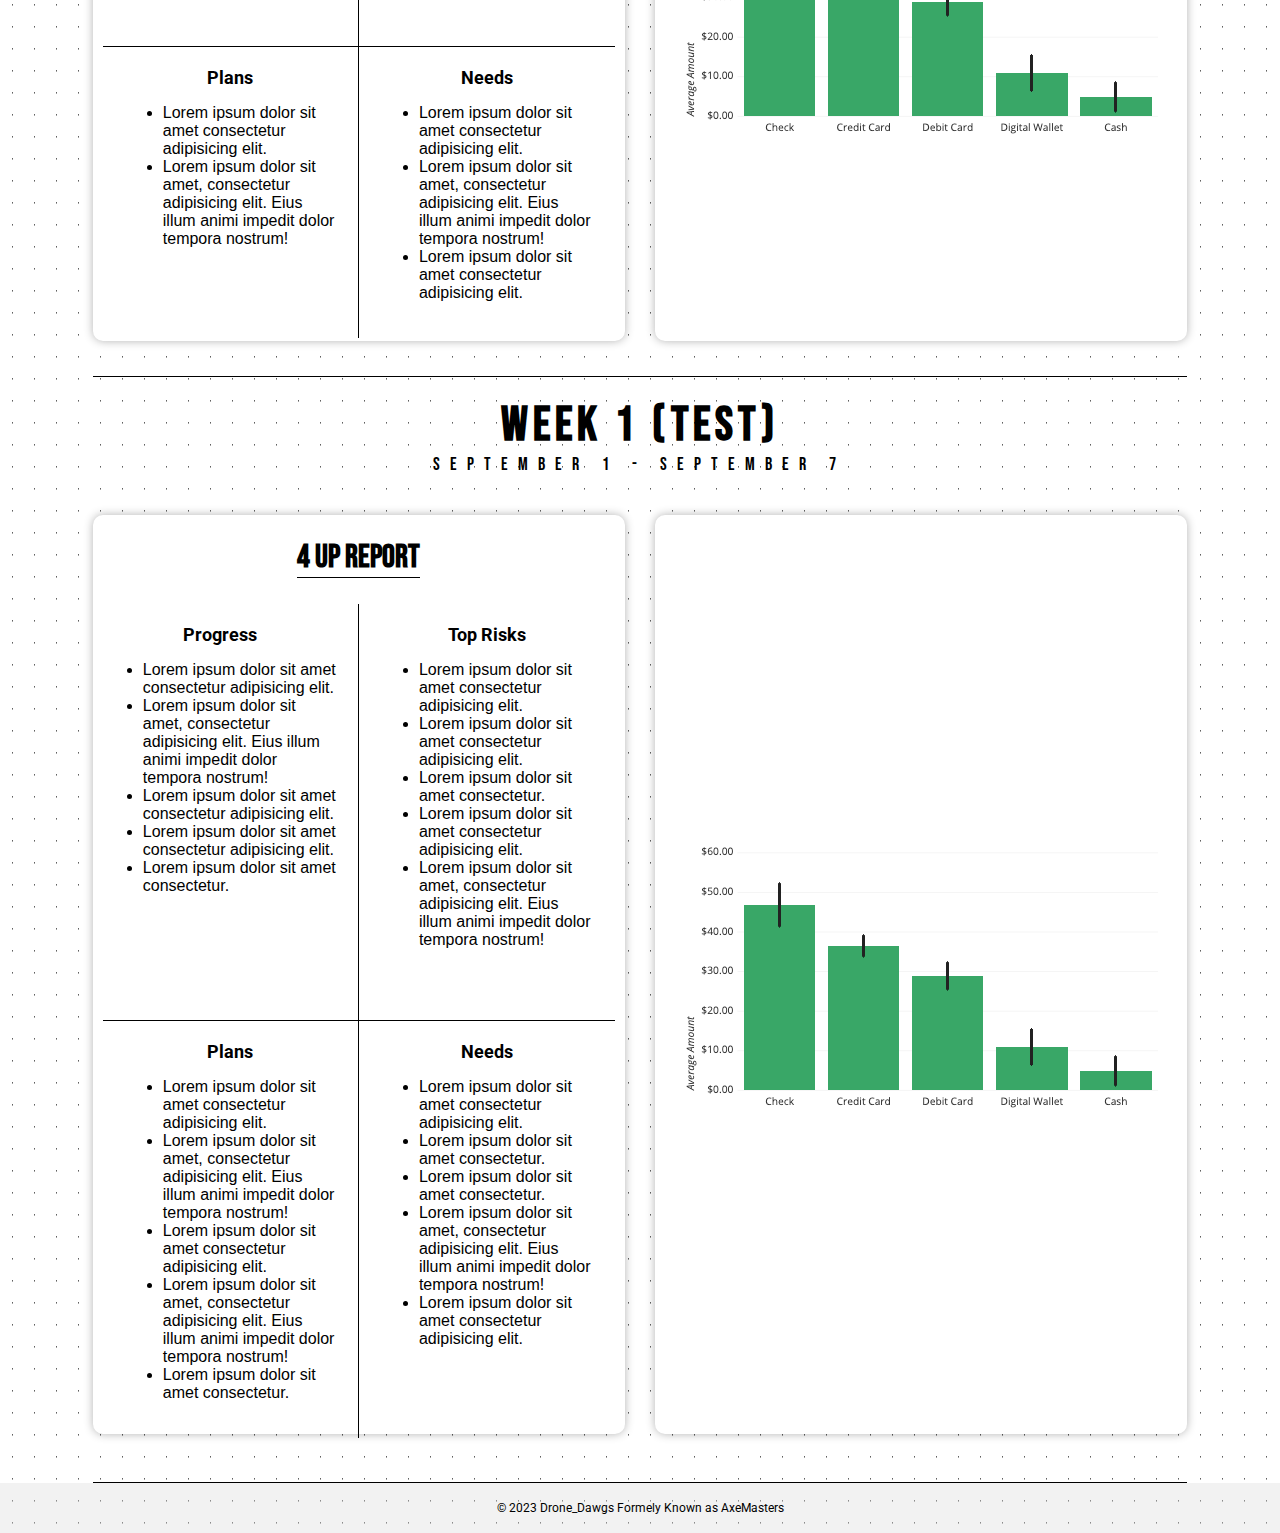
==== commit e68350e1: "week templates added up to week 8, 4ups and time tracking charts still need changed accordingly" ====
--- a/4ups.html
+++ b/4ups.html
@@ -26,6 +26,114 @@
 
     <div class="size_container">
 
+        <div id="week8" class="weekly_update_container">
+            <h1>Week 8</h1>
+            <p>October 19 - October 25</p>
+            <div class="weekly_update_content">
+                <div class="four_up">
+                    <h2>4 UP Report</h2>
+                    <div class="four_up_grid">
+                        <div class="progress grid_item">
+                            <h3>Progress</h3>
+                            <ul>
+                                <li>Paperwork submitted</li>
+                                <li>Website Created</li>
+                                <li>Decided on Unity (Demo)</li>
+                                <li>Know where drones are</li>
+                                <li>Initial domain model</li>
+                                <li>Requirements</li>
+                            </ul>
+                        </div>
+                        <div class="top_risks grid_item">
+                            <h3>Top Risks</h3>
+                            <ul>
+                                <li>Minimal AR Experience (Require AR Dev Knowledge Spike)</li>
+                                <li>No Experience with the Physical Equipment</li>
+                                <li>Unfamiliar with Data Formats</li>
+                            </ul>
+                        </div>
+                        <div class="plans grid_item">
+                            <h3>Plans</h3>
+                            <ul>
+                                <li>Learn how to use AR with Unity</li>
+                                <li>Potentially get and test drones/existing code</li>
+                                <li>Create Terrain Generation Prototype (1-2 weeks)</li>
+                               
+                            </ul>
+                        </div>
+                        <div class="needs grid_item">
+                            <h3>Needs</h3>
+                            <ul>
+                                <li>Drones</li>
+                                <li>Magic Leaps</li>
+                                <li>Existing Code</li>
+                                <li>Documentation</li>
+                            </ul>
+                        </div>
+                    </div>
+                </div>
+
+
+                <div class="time_tracking">
+                    <img src="images\Time Tracking 9_22-9_28.png" alt="">
+                </div>
+            </div>
+        </div>
+
+        <div id="week7" class="weekly_update_container">
+            <h1>Week 7</h1>
+            <p>October 12 - October 18</p>
+            <div class="weekly_update_content">
+                <div class="four_up">
+                    <h2>4 UP Report</h2>
+                    <div class="four_up_grid">
+                        <div class="progress grid_item">
+                            <h3>Progress</h3>
+                            <ul>
+                                <li>Paperwork submitted</li>
+                                <li>Website Created</li>
+                                <li>Decided on Unity (Demo)</li>
+                                <li>Know where drones are</li>
+                                <li>Initial domain model</li>
+                                <li>Requirements</li>
+                            </ul>
+                        </div>
+                        <div class="top_risks grid_item">
+                            <h3>Top Risks</h3>
+                            <ul>
+                                <li>Minimal AR Experience (Require AR Dev Knowledge Spike)</li>
+                                <li>No Experience with the Physical Equipment</li>
+                                <li>Unfamiliar with Data Formats</li>
+                            </ul>
+                        </div>
+                        <div class="plans grid_item">
+                            <h3>Plans</h3>
+                            <ul>
+                                <li>Learn how to use AR with Unity</li>
+                                <li>Potentially get and test drones/existing code</li>
+                                <li>Create Terrain Generation Prototype (1-2 weeks)</li>
+                               
+                            </ul>
+                        </div>
+                        <div class="needs grid_item">
+                            <h3>Needs</h3>
+                            <ul>
+                                <li>Drones</li>
+                                <li>Magic Leaps</li>
+                                <li>Existing Code</li>
+                                <li>Documentation</li>
+                            </ul>
+                        </div>
+                    </div>
+                </div>
+
+
+                <div class="time_tracking">
+                    <img src="images\Time Tracking 9_22-9_28.png" alt="">
+                </div>
+            </div>
+        </div>
+
         <div id="week6" class="weekly_update_container">
             <h1>Week 6</h1>
             <p>October 5 - October 11</p>
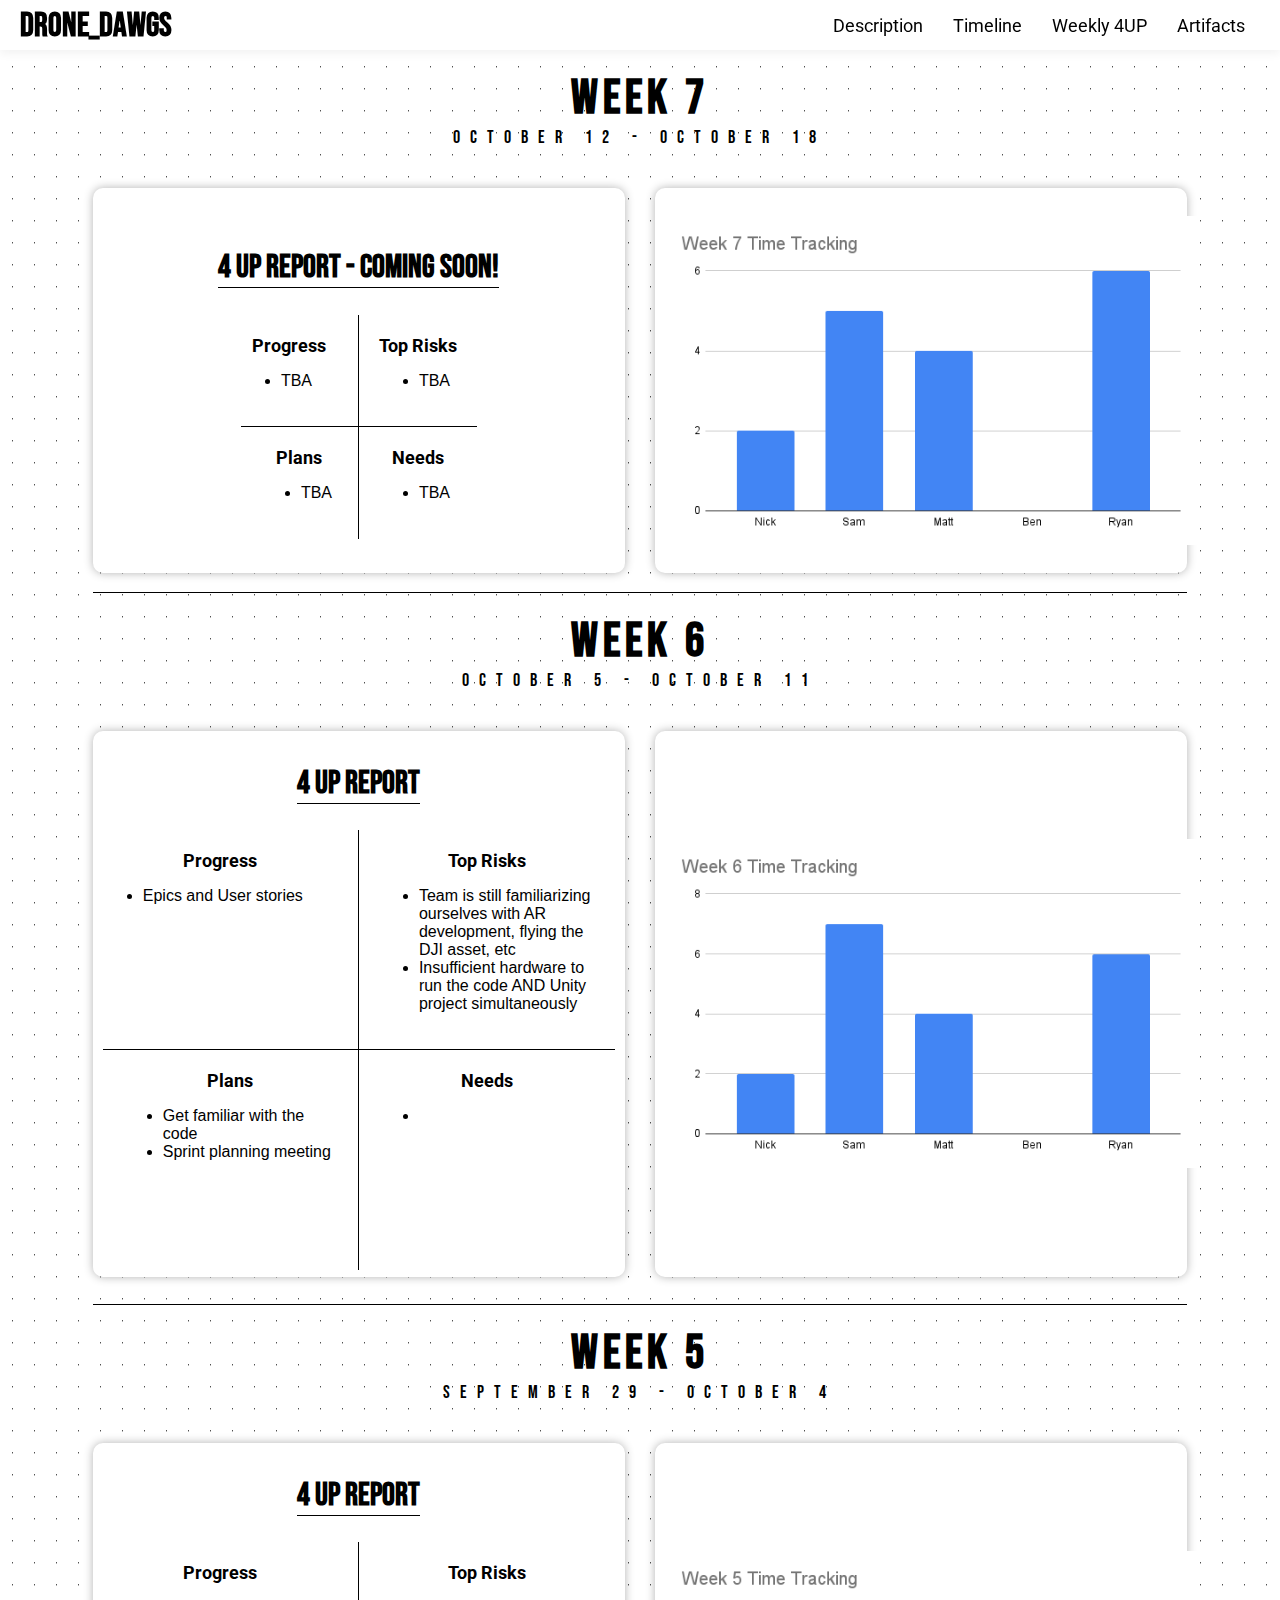
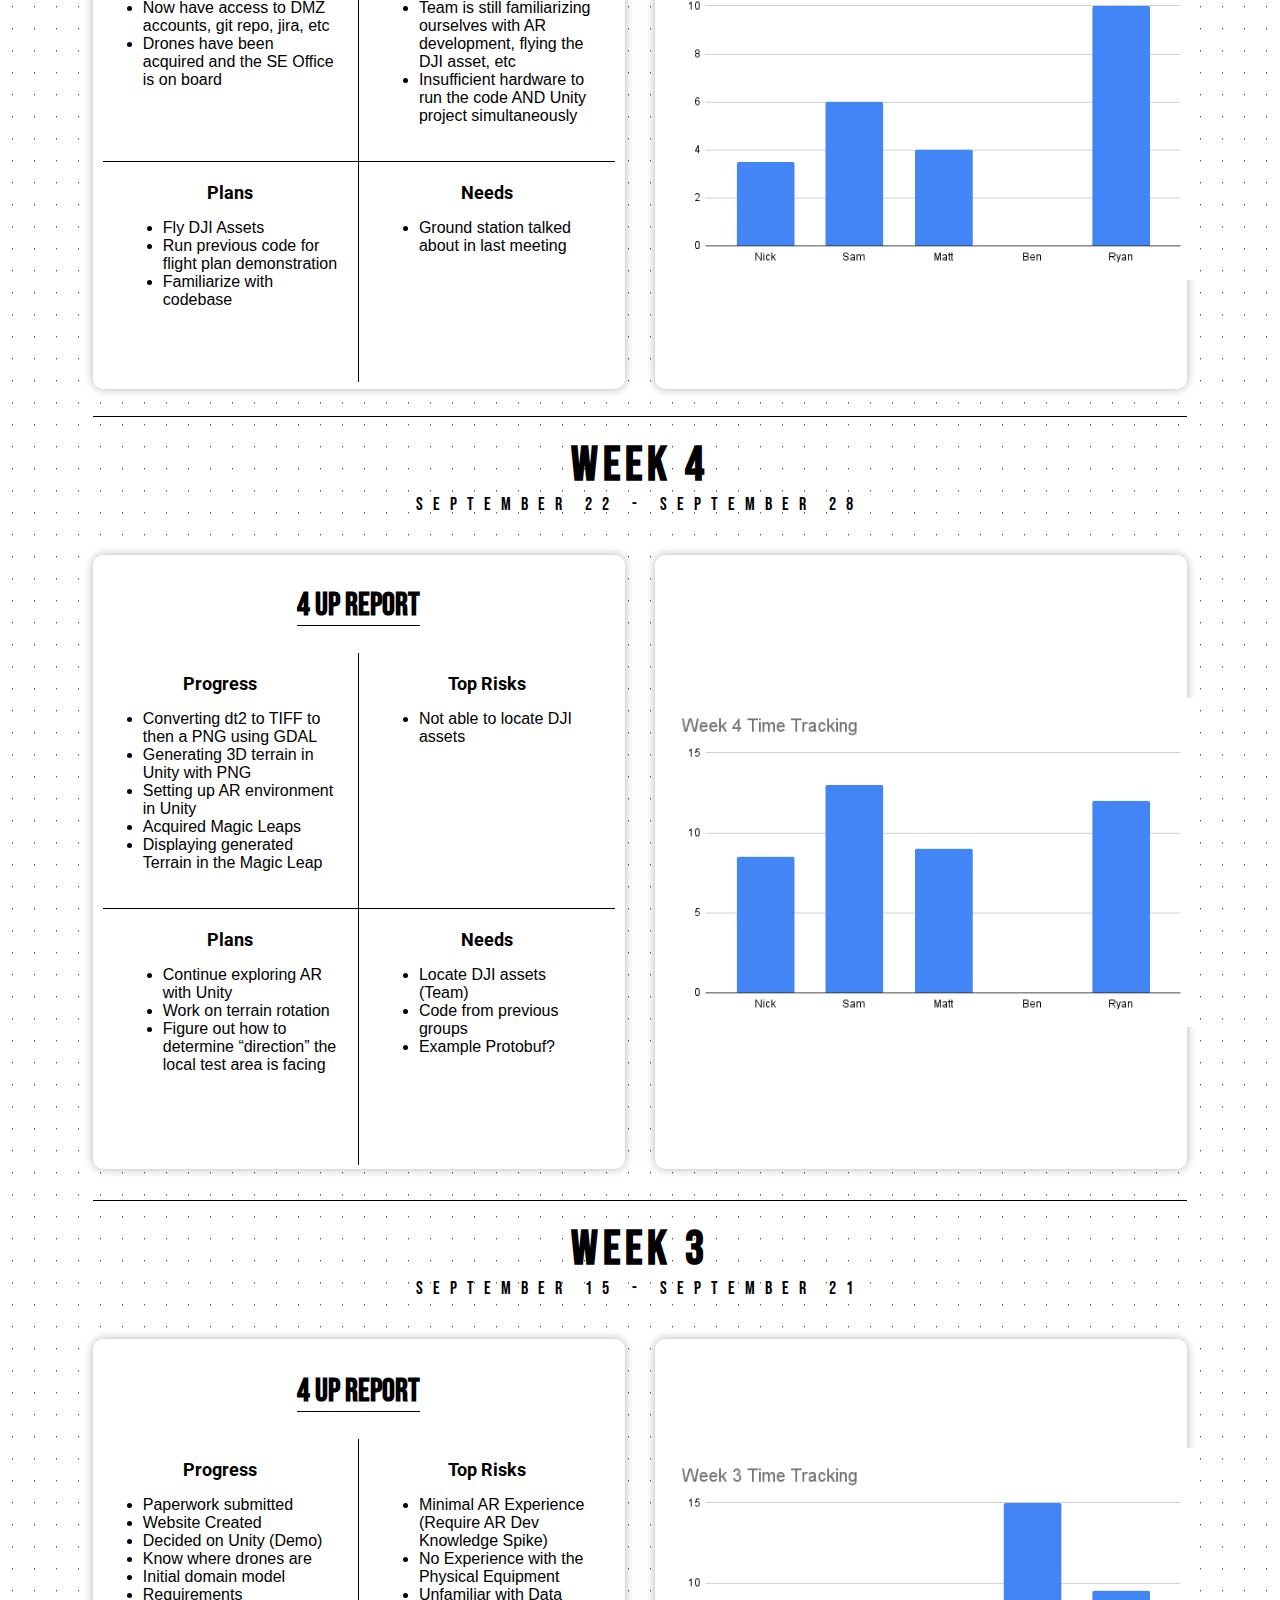
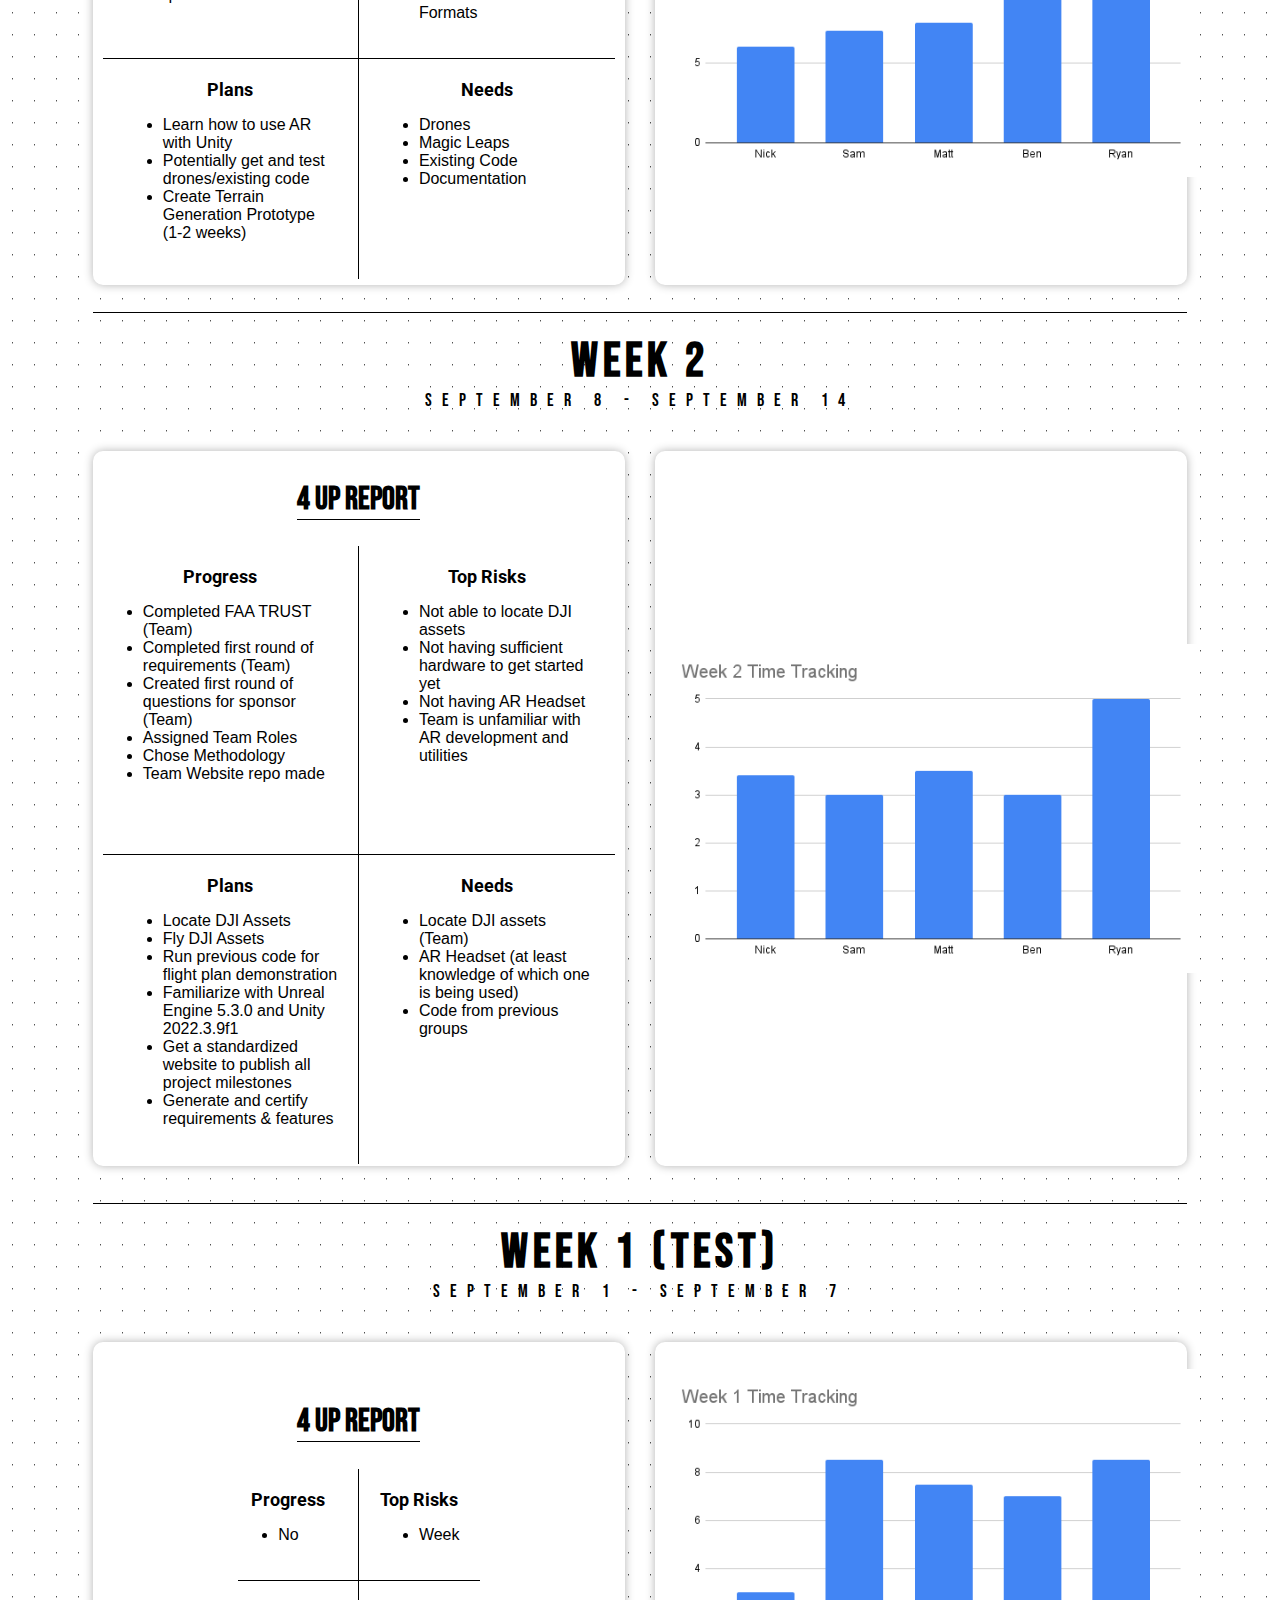
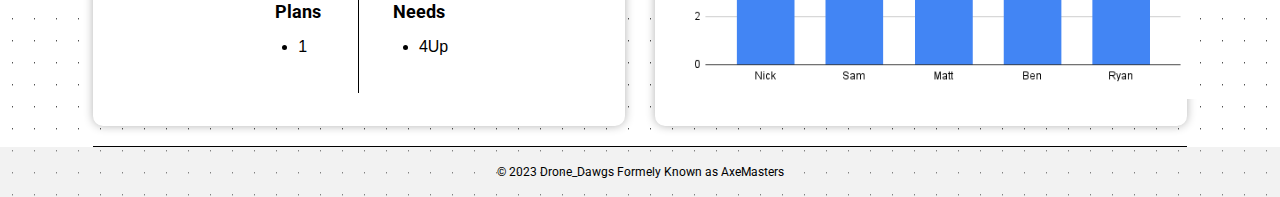
==== commit 8a54c69a: "updated 4up and time tracking through week 7" ====
--- a/4ups.html
+++ b/4ups.html
@@ -26,9 +26,188 @@
 
     <div class="size_container">
 
-        <div id="week8" class="weekly_update_container">
-            <h1>Week 8</h1>
-            <p>October 19 - October 25</p>
+        <div id="week7" class="weekly_update_container">
+            <h1>Week 7</h1>
+            <p>October 12 - October 18</p>
+            <div class="weekly_update_content">
+                <div class="four_up">
+                    <h2>4 UP Report - COMING SOON!</h2>
+                    <div class="four_up_grid">
+                        <div class="progress grid_item">
+                            <h3>Progress</h3>
+                            <ul>
+                                <li>TBA</li>
+                            </ul>
+                        </div>
+                        <div class="top_risks grid_item">
+                            <h3>Top Risks</h3>
+                            <ul>
+                                <li>TBA</li>
+                            </ul>
+                        </div>
+                        <div class="plans grid_item">
+                            <h3>Plans</h3>
+                            <ul>
+                                <li>TBA</li>
+                               
+                            </ul>
+                        </div>
+                        <div class="needs grid_item">
+                            <h3>Needs</h3>
+                            <ul>
+                                <li>TBA</li>
+                            </ul>
+                        </div>
+                    </div>
+                </div>
+
+
+                <div class="time_tracking">
+                    <img src="images\time tracking pngs\Week 7 Time Tracking.png" alt="">
+                </div>
+            </div>
+        </div>
+
+        <div id="week6" class="weekly_update_container">
+            <h1>Week 6</h1>
+            <p>October 5 - October 11</p>
+            <div class="weekly_update_content">
+                <div class="four_up">
+                    <h2>4 UP Report</h2>
+                    <div class="four_up_grid">
+                        <div class="progress grid_item">
+                            <h3>Progress</h3>
+                            <ul>
+                                <li>Epics and User stories</li>
+                            </ul>
+                        </div>
+                        <div class="top_risks grid_item">
+                            <h3>Top Risks</h3>
+                            <ul>
+                                <li>Team is still familiarizing ourselves with AR development, flying the DJI asset, etc</li>
+                                <li>Insufficient hardware to run the code AND Unity project simultaneously</li>
+                            </ul>
+                        </div>
+                        <div class="plans grid_item">
+                            <h3>Plans</h3>
+                            <ul>
+                                <li>Get familiar with the code</li>
+                                <li>Sprint planning meeting</li>
+                            </ul>
+                        </div>
+                        <div class="needs grid_item">
+                            <h3>Needs</h3>
+                            <ul>
+                                <li></li>
+                            </ul>
+                        </div>
+                    </div>
+                </div>
+
+
+                <div class="time_tracking">
+                    <img src="images\time tracking pngs\Week 6 Time Tracking.png" alt="">
+                </div>
+            </div>
+        </div>
+
+        <div id="week5" class="weekly_update_container">
+            <h1>Week 5</h1>
+            <p>September 29 - October 4</p>
+            <div class="weekly_update_content">
+                <div class="four_up">
+                    <h2>4 UP Report</h2>
+                    <div class="four_up_grid">
+                        <div class="progress grid_item">
+                            <h3>Progress</h3>
+                            <ul>
+                                <li>Now have access to DMZ accounts, git repo, jira, etc</li>
+                                <li>Drones have been acquired and the SE Office is on board</li>
+                            </ul>
+                        </div>
+                        <div class="top_risks grid_item">
+                            <h3>Top Risks</h3>
+                            <ul>
+                                <li>Team is still familiarizing ourselves with AR development, flying the DJI asset, etc</li>
+                                <li>Insufficient hardware to run the code AND Unity project simultaneously</li>
+                            </ul>
+                        </div>
+                        <div class="plans grid_item">
+                            <h3>Plans</h3>
+                            <ul>
+                                <li>Fly DJI Assets</li>
+                                <li>Run previous code for flight plan demonstration</li>
+                                <li>Familiarize with codebase</li>
+                            </ul>
+                        </div>
+                        <div class="needs grid_item">
+                            <h3>Needs</h3>
+                            <ul>
+                                <li>Ground station talked about in last meeting</li>
+                            </ul>
+                        </div>
+                    </div>
+                </div>
+
+
+                <div class="time_tracking">
+                    <img src="images\time tracking pngs\Week 5 Time Tracking.png" alt="">
+                </div>
+            </div>
+        </div>
+
+        <div id="week4" class="weekly_update_container">
+            <h1>Week 4</h1>
+            <p>September 22 - September 28</p>
+            <div class="weekly_update_content">
+                <div class="four_up">
+                    <h2>4 UP Report</h2>
+                    <div class="four_up_grid">
+                        <div class="progress grid_item">
+                            <h3>Progress</h3>
+                            <ul>
+                                <li>Converting dt2 to TIFF to then a PNG using GDAL</li>
+                                <li>Generating 3D terrain in Unity with PNG</li>
+                                <li>Setting up AR environment in Unity</li>
+                                <li>Acquired Magic Leaps</li>
+                                <li>Displaying generated Terrain in the Magic Leap</li>
+                            </ul>
+                        </div>
+                        <div class="top_risks grid_item">
+                            <h3>Top Risks</h3>
+                            <ul>
+                                <li>Not able to locate DJI assets</li>
+                            </ul>
+                        </div>
+                        <div class="plans grid_item">
+                            <h3>Plans</h3>
+                            <ul>
+                                <li>Continue exploring AR with Unity</li>
+                                <li>Work on terrain rotation</li>
+                                <li>Figure out how to determine “direction” the local test area is facing</li>
+                            </ul>
+                        </div>
+                        <div class="needs grid_item">
+                            <h3>Needs</h3>
+                            <ul>
+                                <li>Locate DJI assets (Team)</li>
+                                <li>Code from previous groups</li>
+                                <li>Example Protobuf?</li>
+                            </ul>
+                        </div>
+                    </div>
+                </div>
+
+
+                <div class="time_tracking">
+                    <img src="images\time tracking pngs\Week 4 Time Tracking.png" alt="">
+                </div>
+            </div>
+        </div>
+
+        <div id="week2" class="weekly_update_container">
+            <h1>Week 3</h1>
+            <p>September 15 - September 21</p>
             <div class="weekly_update_content">
                 <div class="four_up">
                     <h2>4 UP Report</h2>
@@ -75,283 +254,13 @@
 
 
                 <div class="time_tracking">
-                    <img src="images\Time Tracking 9_22-9_28.png" alt="">
-                </div>
-            </div>
-        </div>
-
-        <div id="week7" class="weekly_update_container">
-            <h1>Week 7</h1>
-            <p>October 12 - October 18</p>
-            <div class="weekly_update_content">
-                <div class="four_up">
-                    <h2>4 UP Report</h2>
-                    <div class="four_up_grid">
-                        <div class="progress grid_item">
-                            <h3>Progress</h3>
-                            <ul>
-                                <li>Paperwork submitted</li>
-                                <li>Website Created</li>
-                                <li>Decided on Unity (Demo)</li>
-                                <li>Know where drones are</li>
-                                <li>Initial domain model</li>
-                                <li>Requirements</li>
-                            </ul>
-                        </div>
-                        <div class="top_risks grid_item">
-                            <h3>Top Risks</h3>
-                            <ul>
-                                <li>Minimal AR Experience (Require AR Dev Knowledge Spike)</li>
-                                <li>No Experience with the Physical Equipment</li>
-                                <li>Unfamiliar with Data Formats</li>
-                            </ul>
-                        </div>
-                        <div class="plans grid_item">
-                            <h3>Plans</h3>
-                            <ul>
-                                <li>Learn how to use AR with Unity</li>
-                                <li>Potentially get and test drones/existing code</li>
-                                <li>Create Terrain Generation Prototype (1-2 weeks)</li>
-                               
-                            </ul>
-                        </div>
-                        <div class="needs grid_item">
-                            <h3>Needs</h3>
-                            <ul>
-                                <li>Drones</li>
-                                <li>Magic Leaps</li>
-                                <li>Existing Code</li>
-                                <li>Documentation</li>
-                            </ul>
-                        </div>
-                    </div>
-                </div>
-
-
-                <div class="time_tracking">
-                    <img src="images\Time Tracking 9_22-9_28.png" alt="">
-                </div>
-            </div>
-        </div>
-
-        <div id="week6" class="weekly_update_container">
-            <h1>Week 6</h1>
-            <p>October 5 - October 11</p>
-            <div class="weekly_update_content">
-                <div class="four_up">
-                    <h2>4 UP Report</h2>
-                    <div class="four_up_grid">
-                        <div class="progress grid_item">
-                            <h3>Progress</h3>
-                            <ul>
-                                <li>Paperwork submitted</li>
-                                <li>Website Created</li>
-                                <li>Decided on Unity (Demo)</li>
-                                <li>Know where drones are</li>
-                                <li>Initial domain model</li>
-                                <li>Requirements</li>
-                            </ul>
-                        </div>
-                        <div class="top_risks grid_item">
-                            <h3>Top Risks</h3>
-                            <ul>
-                                <li>Minimal AR Experience (Require AR Dev Knowledge Spike)</li>
-                                <li>No Experience with the Physical Equipment</li>
-                                <li>Unfamiliar with Data Formats</li>
-                            </ul>
-                        </div>
-                        <div class="plans grid_item">
-                            <h3>Plans</h3>
-                            <ul>
-                                <li>Learn how to use AR with Unity</li>
-                                <li>Potentially get and test drones/existing code</li>
-                                <li>Create Terrain Generation Prototype (1-2 weeks)</li>
-                               
-                            </ul>
-                        </div>
-                        <div class="needs grid_item">
-                            <h3>Needs</h3>
-                            <ul>
-                                <li>Drones</li>
-                                <li>Magic Leaps</li>
-                                <li>Existing Code</li>
-                                <li>Documentation</li>
-                            </ul>
-                        </div>
-                    </div>
-                </div>
-
-
-                <div class="time_tracking">
-                    <img src="images\Time Tracking 9_22-9_28.png" alt="">
-                </div>
-            </div>
-        </div>
-
-        <div id="week5" class="weekly_update_container">
-            <h1>Week 5</h1>
-            <p>September 29 - October 4</p>
-            <div class="weekly_update_content">
-                <div class="four_up">
-                    <h2>4 UP Report</h2>
-                    <div class="four_up_grid">
-                        <div class="progress grid_item">
-                            <h3>Progress</h3>
-                            <ul>
-                                <li>Paperwork submitted</li>
-                                <li>Website Created</li>
-                                <li>Decided on Unity (Demo)</li>
-                                <li>Know where drones are</li>
-                                <li>Initial domain model</li>
-                                <li>Requirements</li>
-                            </ul>
-                        </div>
-                        <div class="top_risks grid_item">
-                            <h3>Top Risks</h3>
-                            <ul>
-                                <li>Minimal AR Experience (Require AR Dev Knowledge Spike)</li>
-                                <li>No Experience with the Physical Equipment</li>
-                                <li>Unfamiliar with Data Formats</li>
-                            </ul>
-                        </div>
-                        <div class="plans grid_item">
-                            <h3>Plans</h3>
-                            <ul>
-                                <li>Learn how to use AR with Unity</li>
-                                <li>Potentially get and test drones/existing code</li>
-                                <li>Create Terrain Generation Prototype (1-2 weeks)</li>
-                               
-                            </ul>
-                        </div>
-                        <div class="needs grid_item">
-                            <h3>Needs</h3>
-                            <ul>
-                                <li>Drones</li>
-                                <li>Magic Leaps</li>
-                                <li>Existing Code</li>
-                                <li>Documentation</li>
-                            </ul>
-                        </div>
-                    </div>
-                </div>
-
-
-                <div class="time_tracking">
-                    <img src="images\Time Tracking 9_22-9_28.png" alt="">
-                </div>
-            </div>
-        </div>
-
-        <div id="week4" class="weekly_update_container">
-            <h1>Week 4</h1>
-            <p>September 22 - September 28</p>
-            <div class="weekly_update_content">
-                <div class="four_up">
-                    <h2>4 UP Report</h2>
-                    <div class="four_up_grid">
-                        <div class="progress grid_item">
-                            <h3>Progress</h3>
-                            <ul>
-                                <li>Paperwork submitted</li>
-                                <li>Website Created</li>
-                                <li>Decided on Unity (Demo)</li>
-                                <li>Know where drones are</li>
-                                <li>Initial domain model</li>
-                                <li>Requirements</li>
-                            </ul>
-                        </div>
-                        <div class="top_risks grid_item">
-                            <h3>Top Risks</h3>
-                            <ul>
-                                <li>Minimal AR Experience (Require AR Dev Knowledge Spike)</li>
-                                <li>No Experience with the Physical Equipment</li>
-                                <li>Unfamiliar with Data Formats</li>
-                            </ul>
-                        </div>
-                        <div class="plans grid_item">
-                            <h3>Plans</h3>
-                            <ul>
-                                <li>Learn how to use AR with Unity</li>
-                                <li>Potentially get and test drones/existing code</li>
-                                <li>Create Terrain Generation Prototype (1-2 weeks)</li>
-                               
-                            </ul>
-                        </div>
-                        <div class="needs grid_item">
-                            <h3>Needs</h3>
-                            <ul>
-                                <li>Drones</li>
-                                <li>Magic Leaps</li>
-                                <li>Existing Code</li>
-                                <li>Documentation</li>
-                            </ul>
-                        </div>
-                    </div>
-                </div>
-
-
-                <div class="time_tracking">
-                    <img src="images\Weekly Time Tracking.png" alt="">
+                    <img src="images\time tracking pngs\Week 3 Time Tracking.png" alt="">
                 </div>
             </div>
         </div>
 
         <div id="week2" class="weekly_update_container">
-            <h1>Week 3</h1>
-            <p>September 15 - September 21</p>
-            <div class="weekly_update_content">
-                <div class="four_up">
-                    <h2>4 UP Report</h2>
-                    <div class="four_up_grid">
-                        <div class="progress grid_item">
-                            <h3>Progress</h3>
-                            <ul>
-                                <li>Paperwork submitted</li>
-                                <li>Website Created</li>
-                                <li>Decided on Unity (Demo)</li>
-                                <li>Know where drones are</li>
-                                <li>Initial domain model</li>
-                                <li>Requirements</li>
-                            </ul>
-                        </div>
-                        <div class="top_risks grid_item">
-                            <h3>Top Risks</h3>
-                            <ul>
-                                <li>Minimal AR Experience (Require AR Dev Knowledge Spike)</li>
-                                <li>No Experience with the Physical Equipment</li>
-                                <li>Unfamiliar with Data Formats</li>
-                            </ul>
-                        </div>
-                        <div class="plans grid_item">
-                            <h3>Plans</h3>
-                            <ul>
-                                <li>Learn how to use AR with Unity</li>
-                                <li>Potentially get and test drones/existing code</li>
-                                <li>Create Terrain Generation Prototype (1-2 weeks)</li>
-                               
-                            </ul>
-                        </div>
-                        <div class="needs grid_item">
-                            <h3>Needs</h3>
-                            <ul>
-                                <li>Drones</li>
-                                <li>Magic Leaps</li>
-                                <li>Existing Code</li>
-                                <li>Documentation</li>
-                            </ul>
-                        </div>
-                    </div>
-                </div>
-
-
-                <div class="time_tracking">
-                    <img src="images\Weekly Time Tracking.png" alt="">
-                </div>
-            </div>
-        </div>
-
-        <div id="week2" class="weekly_update_container">
-            <h1>Week 2 (Test)</h1>
+            <h1>Week 2</h1>
             <p>September 8 - September 14</p>
             <div class="weekly_update_content">
                 <div class="four_up">
@@ -360,38 +269,47 @@
                         <div class="progress grid_item">
                             <h3>Progress</h3>
                             <ul>
-                                <li>Lorem ipsum dolor sit amet consectetur adipisicing elit.</li>
-                                <li>Lorem ipsum dolor sit amet consectetur.</li>
-                            </ul>
-                        </div>
-                        <div class="top_risks grid_item">
-                            <h3>Top Risks</h3>
-                            <ul>
-                                <li>Lorem ipsum dolor sit amet consectetur adipisicing elit.</li>
-                                <li>Lorem ipsum dolor sit amet, consectetur adipisicing elit. Eius illum animi impedit dolor tempora nostrum!</li>
-                            </ul>
-                        </div>
-                        <div class="plans grid_item">
-                            <h3>Plans</h3>
-                            <ul>
-                                <li>Lorem ipsum dolor sit amet consectetur adipisicing elit.</li>
-                                <li>Lorem ipsum dolor sit amet, consectetur adipisicing elit. Eius illum animi impedit dolor tempora nostrum!</li>
-                               
-                            </ul>
-                        </div>
-                        <div class="needs grid_item">
-                            <h3>Needs</h3>
-                            <ul>
-                                <li>Lorem ipsum dolor sit amet consectetur adipisicing elit.</li>
-                                <li>Lorem ipsum dolor sit amet, consectetur adipisicing elit. Eius illum animi impedit dolor tempora nostrum!</li>
-                                <li>Lorem ipsum dolor sit amet consectetur adipisicing elit.</li>
-                            </ul>
-                        </div>
-                    </div>
-                </div>
-
-                <div class="time_tracking">
-                    <img src="images/bar_graph_example.png" alt="">
+                                <li>Completed FAA TRUST (Team)</li>
+                                <li>Completed first round of requirements (Team)</li>
+                                <li>Created first round of questions for sponsor (Team)</li>
+                                <li>Assigned Team Roles</li>
+                                <li>Chose Methodology</li>
+                                <li>Team Website repo made</li>
+                            </ul>
+                        </div>
+                        <div class="top_risks grid_item">
+                            <h3>Top Risks</h3>
+                            <ul>
+                                <li>Not able to locate DJI assets</li>
+                                <li>Not having sufficient hardware to get started yet</li>
+                                <li>Not having AR Headset</li>
+                                <li>Team is unfamiliar with AR development and utilities</li>
+                            </ul>
+                        </div>
+                        <div class="plans grid_item">
+                            <h3>Plans</h3>
+                            <ul>
+                                <li>Locate DJI Assets</li>
+                                <li>Fly DJI Assets</li>
+                                <li>Run previous code for flight plan demonstration</li>
+                                <li>Familiarize with Unreal Engine 5.3.0 and Unity 2022.3.9f1</li>
+                                <li>Get a standardized website to publish all project milestones</li>
+                                <li>Generate and certify requirements & features</li>                               
+                            </ul>
+                        </div>
+                        <div class="needs grid_item">
+                            <h3>Needs</h3>
+                            <ul>
+                                <li>Locate DJI assets (Team)</li>
+                                <li>AR Headset (at least knowledge of which one is being used)</li>
+                                <li>Code from previous groups</li>
+                            </ul>
+                        </div>
+                    </div>
+                </div>
+
+                <div class="time_tracking">
+                    <img src="images\time tracking pngs\Week 2 Time Tracking.png" alt="">
                 </div>
             </div>
         </div>
@@ -406,48 +324,32 @@
                         <div class="progress grid_item">
                             <h3>Progress</h3>
                             <ul>
-                                <li>Lorem ipsum dolor sit amet consectetur adipisicing elit.</li>
-                                <li>Lorem ipsum dolor sit amet, consectetur adipisicing elit. Eius illum animi impedit dolor tempora nostrum!</li>
-                                <li>Lorem ipsum dolor sit amet consectetur adipisicing elit.</li>
-                                <li>Lorem ipsum dolor sit amet consectetur adipisicing elit.</li>
-                                <li>Lorem ipsum dolor sit amet consectetur.</li>
-                            </ul>
-                        </div>
-                        <div class="top_risks grid_item">
-                            <h3>Top Risks</h3>
-                            <ul>
-                                <li>Lorem ipsum dolor sit amet consectetur adipisicing elit.</li>
-                                <li>Lorem ipsum dolor sit amet consectetur adipisicing elit.</li>
-                                <li>Lorem ipsum dolor sit amet consectetur.</li>
-                                <li>Lorem ipsum dolor sit amet consectetur adipisicing elit.</li>
-                                <li>Lorem ipsum dolor sit amet, consectetur adipisicing elit. Eius illum animi impedit dolor tempora nostrum!</li>
-                            </ul>
-                        </div>
-                        <div class="plans grid_item">
-                            <h3>Plans</h3>
-                            <ul>
-                                <li>Lorem ipsum dolor sit amet consectetur adipisicing elit.</li>
-                                <li>Lorem ipsum dolor sit amet, consectetur adipisicing elit. Eius illum animi impedit dolor tempora nostrum!</li>
-                                <li>Lorem ipsum dolor sit amet consectetur adipisicing elit.</li>
-                                <li>Lorem ipsum dolor sit amet, consectetur adipisicing elit. Eius illum animi impedit dolor tempora nostrum!</li>
-                                <li>Lorem ipsum dolor sit amet consectetur.</li>
-                            </ul>
-                        </div>
-                        <div class="needs grid_item">
-                            <h3>Needs</h3>
-                            <ul>
-                                <li>Lorem ipsum dolor sit amet consectetur adipisicing elit.</li>
-                                <li>Lorem ipsum dolor sit amet consectetur.</li>
-                                <li>Lorem ipsum dolor sit amet consectetur.</li>
-                                <li>Lorem ipsum dolor sit amet, consectetur adipisicing elit. Eius illum animi impedit dolor tempora nostrum!</li>
-                                <li>Lorem ipsum dolor sit amet consectetur adipisicing elit.</li>
-                            </ul>
-                        </div>
-                    </div>
-                </div>
-
-                <div class="time_tracking">
-                    <img src="images/bar_graph_example.png" alt="">
+                                <li>No</li>
+                            </ul>
+                        </div>
+                        <div class="top_risks grid_item">
+                            <h3>Top Risks</h3>
+                            <ul>
+                                <li>Week</li>
+                            </ul>
+                        </div>
+                        <div class="plans grid_item">
+                            <h3>Plans</h3>
+                            <ul>
+                                <li>1</li>
+                            </ul>
+                        </div>
+                        <div class="needs grid_item">
+                            <h3>Needs</h3>
+                            <ul>
+                                <li>4Up</li>
+                            </ul>
+                        </div>
+                    </div>
+                </div>
+
+                <div class="time_tracking">
+                    <img src="images\time tracking pngs\Week 1 Time Tracking.png" alt="">
                 </div>
             </div>
             
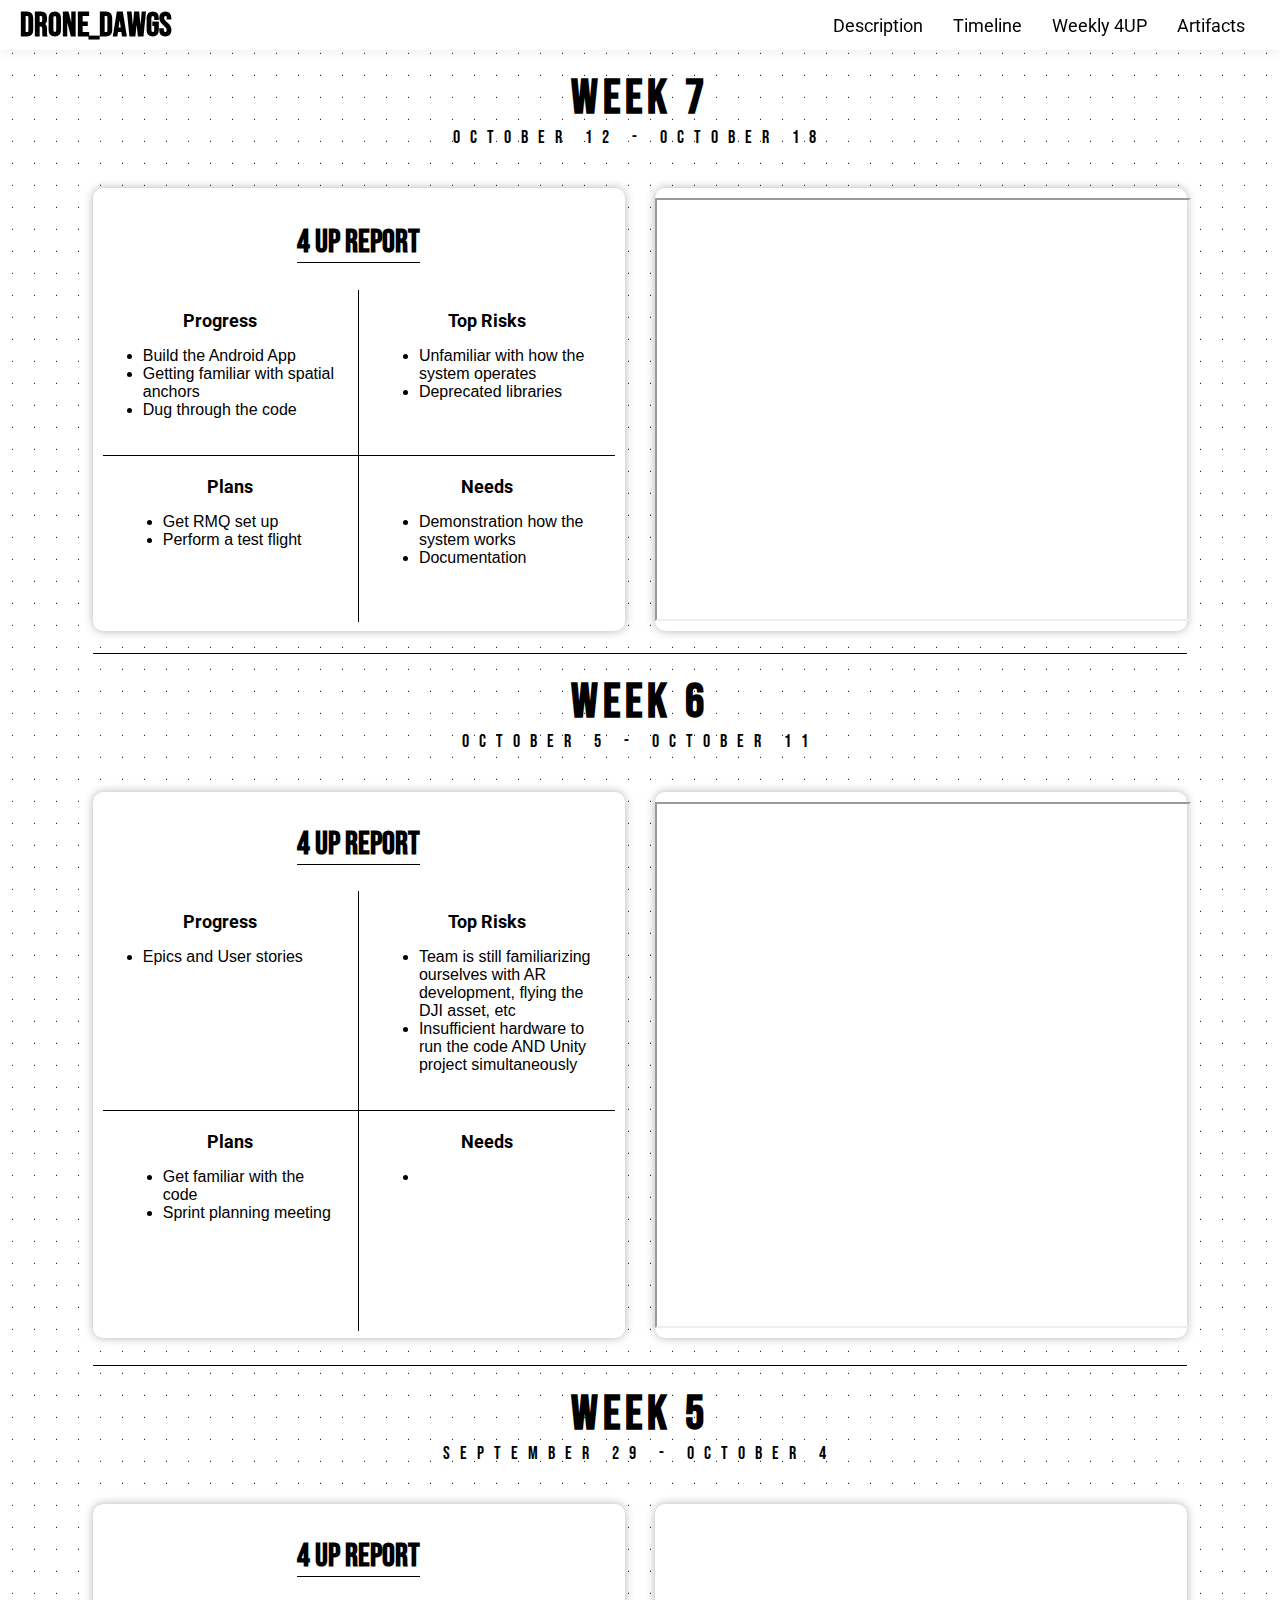
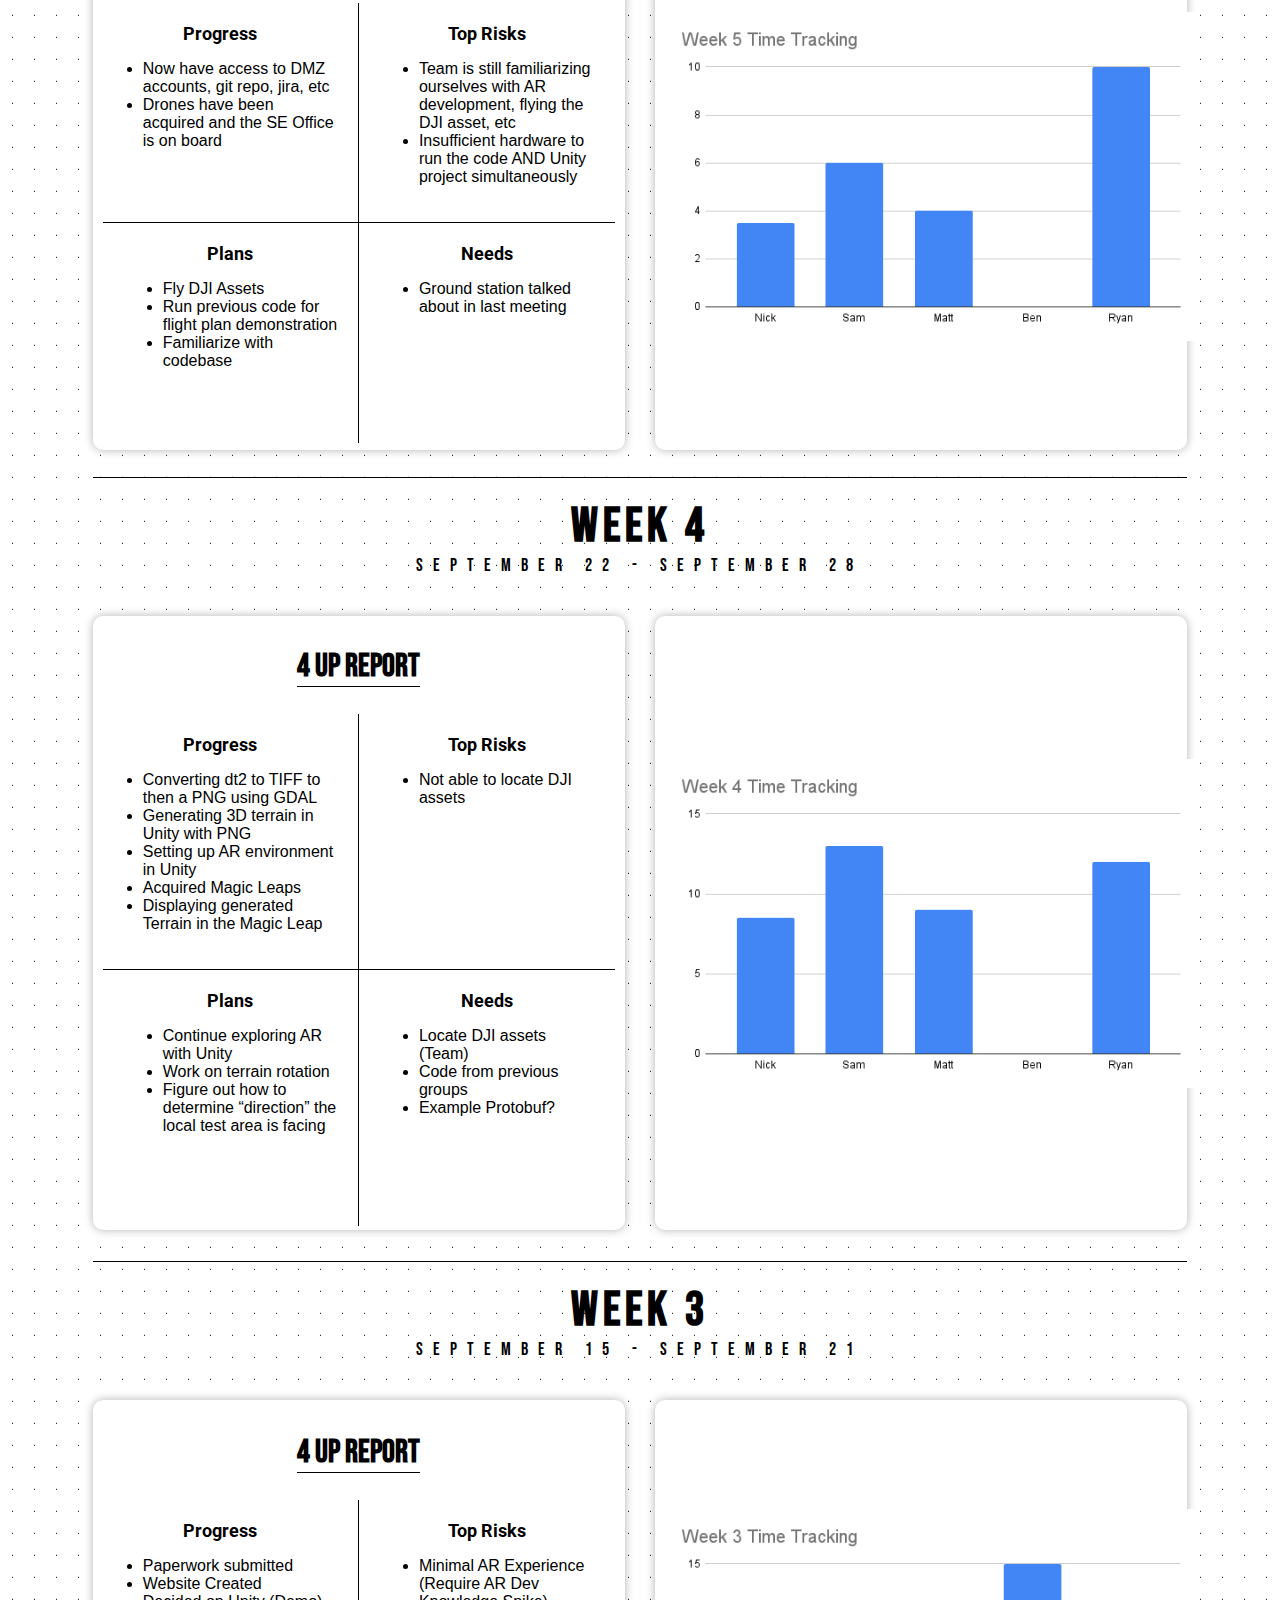
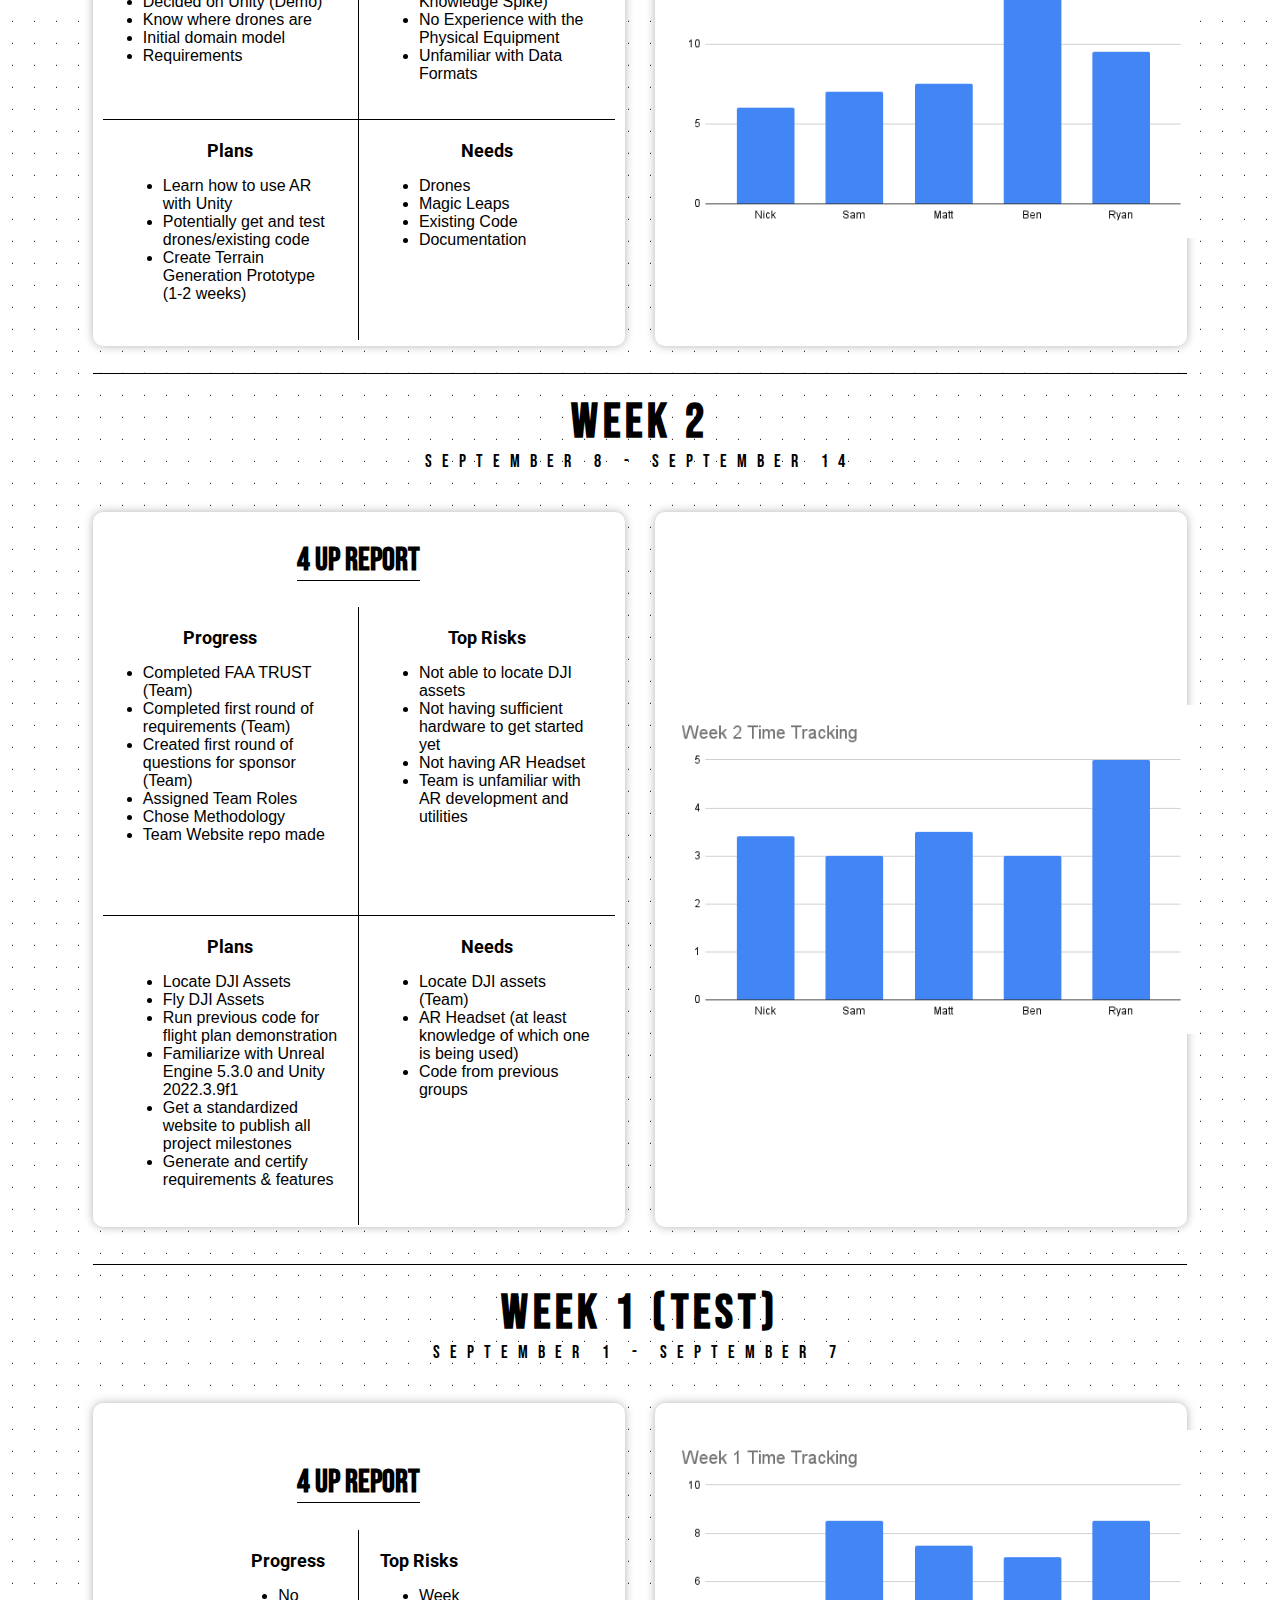
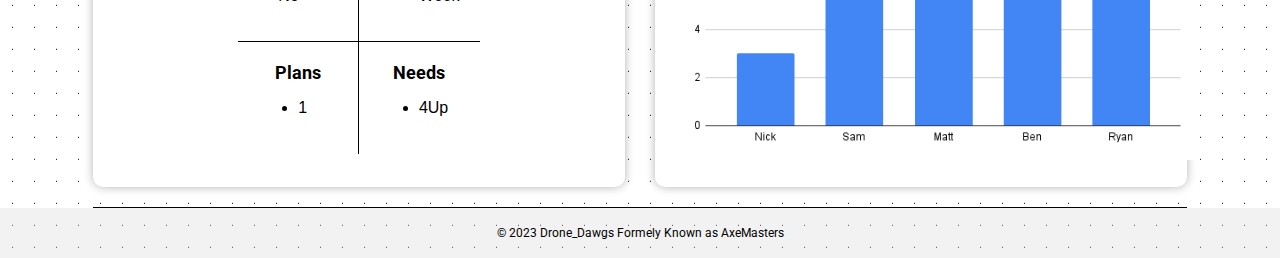
==== commit 173cdfdf: "week 7" ====
--- a/4ups.html
+++ b/4ups.html
@@ -31,39 +31,43 @@
             <p>October 12 - October 18</p>
             <div class="weekly_update_content">
                 <div class="four_up">
-                    <h2>4 UP Report - COMING SOON!</h2>
-                    <div class="four_up_grid">
-                        <div class="progress grid_item">
-                            <h3>Progress</h3>
-                            <ul>
-                                <li>TBA</li>
-                            </ul>
-                        </div>
-                        <div class="top_risks grid_item">
-                            <h3>Top Risks</h3>
-                            <ul>
-                                <li>TBA</li>
-                            </ul>
-                        </div>
-                        <div class="plans grid_item">
-                            <h3>Plans</h3>
-                            <ul>
-                                <li>TBA</li>
-                               
-                            </ul>
-                        </div>
-                        <div class="needs grid_item">
-                            <h3>Needs</h3>
-                            <ul>
-                                <li>TBA</li>
-                            </ul>
-                        </div>
-                    </div>
-                </div>
-
-
-                <div class="time_tracking">
-                    <img src="images\time tracking pngs\Week 7 Time Tracking.png" alt="">
+                    <h2>4 UP Report</h2>
+                    <div class="four_up_grid">
+                        <div class="progress grid_item">
+                            <h3>Progress</h3>
+                            <ul>
+                                <li>Build the Android App</li>
+                                <li>Getting familiar with spatial anchors </li>
+                                <li>Dug through the code</li>
+                            </ul>
+                        </div>
+                        <div class="top_risks grid_item">
+                            <h3>Top Risks</h3>
+                            <ul>
+                                <li>Unfamiliar with how the system operates</li>
+                                <li>Deprecated libraries</li>
+                            </ul>
+                        </div>
+                        <div class="plans grid_item">
+                            <h3>Plans</h3>
+                            <ul>
+                                <li>Get RMQ set up</li>
+                                <li>Perform a test flight</li>
+                            </ul>
+                        </div>
+                        <div class="needs grid_item">
+                            <h3>Needs</h3>
+                            <ul>
+                                <li>Demonstration how the system works</li>
+                                <li>Documentation</li>
+                            </ul>
+                        </div>
+                    </div>
+                </div>
+
+
+                <div class="time_tracking">
+                    <iframe src="https://docs.google.com/spreadsheets/d/e/2PACX-1vQQHA_tiuShKMDXcbHHkMzvKTgAkawzZkpJ6OwMgwkrTbswBLiJ-PBliMqh6BJ5GkIRvp-LRqpTb5Iz/pubchart?oid=1155262385&amp;format=interactive" width="100%" height="100%"></iframe>
                 </div>
             </div>
         </div>
@@ -106,7 +110,7 @@
 
 
                 <div class="time_tracking">
-                    <img src="images\time tracking pngs\Week 6 Time Tracking.png" alt="">
+                    <iframe src="https://docs.google.com/spreadsheets/d/e/2PACX-1vQQHA_tiuShKMDXcbHHkMzvKTgAkawzZkpJ6OwMgwkrTbswBLiJ-PBliMqh6BJ5GkIRvp-LRqpTb5Iz/pubchart?oid=1155262385&amp;format=interactive" width="100%" height="100%"></iframe>
                 </div>
             </div>
         </div>
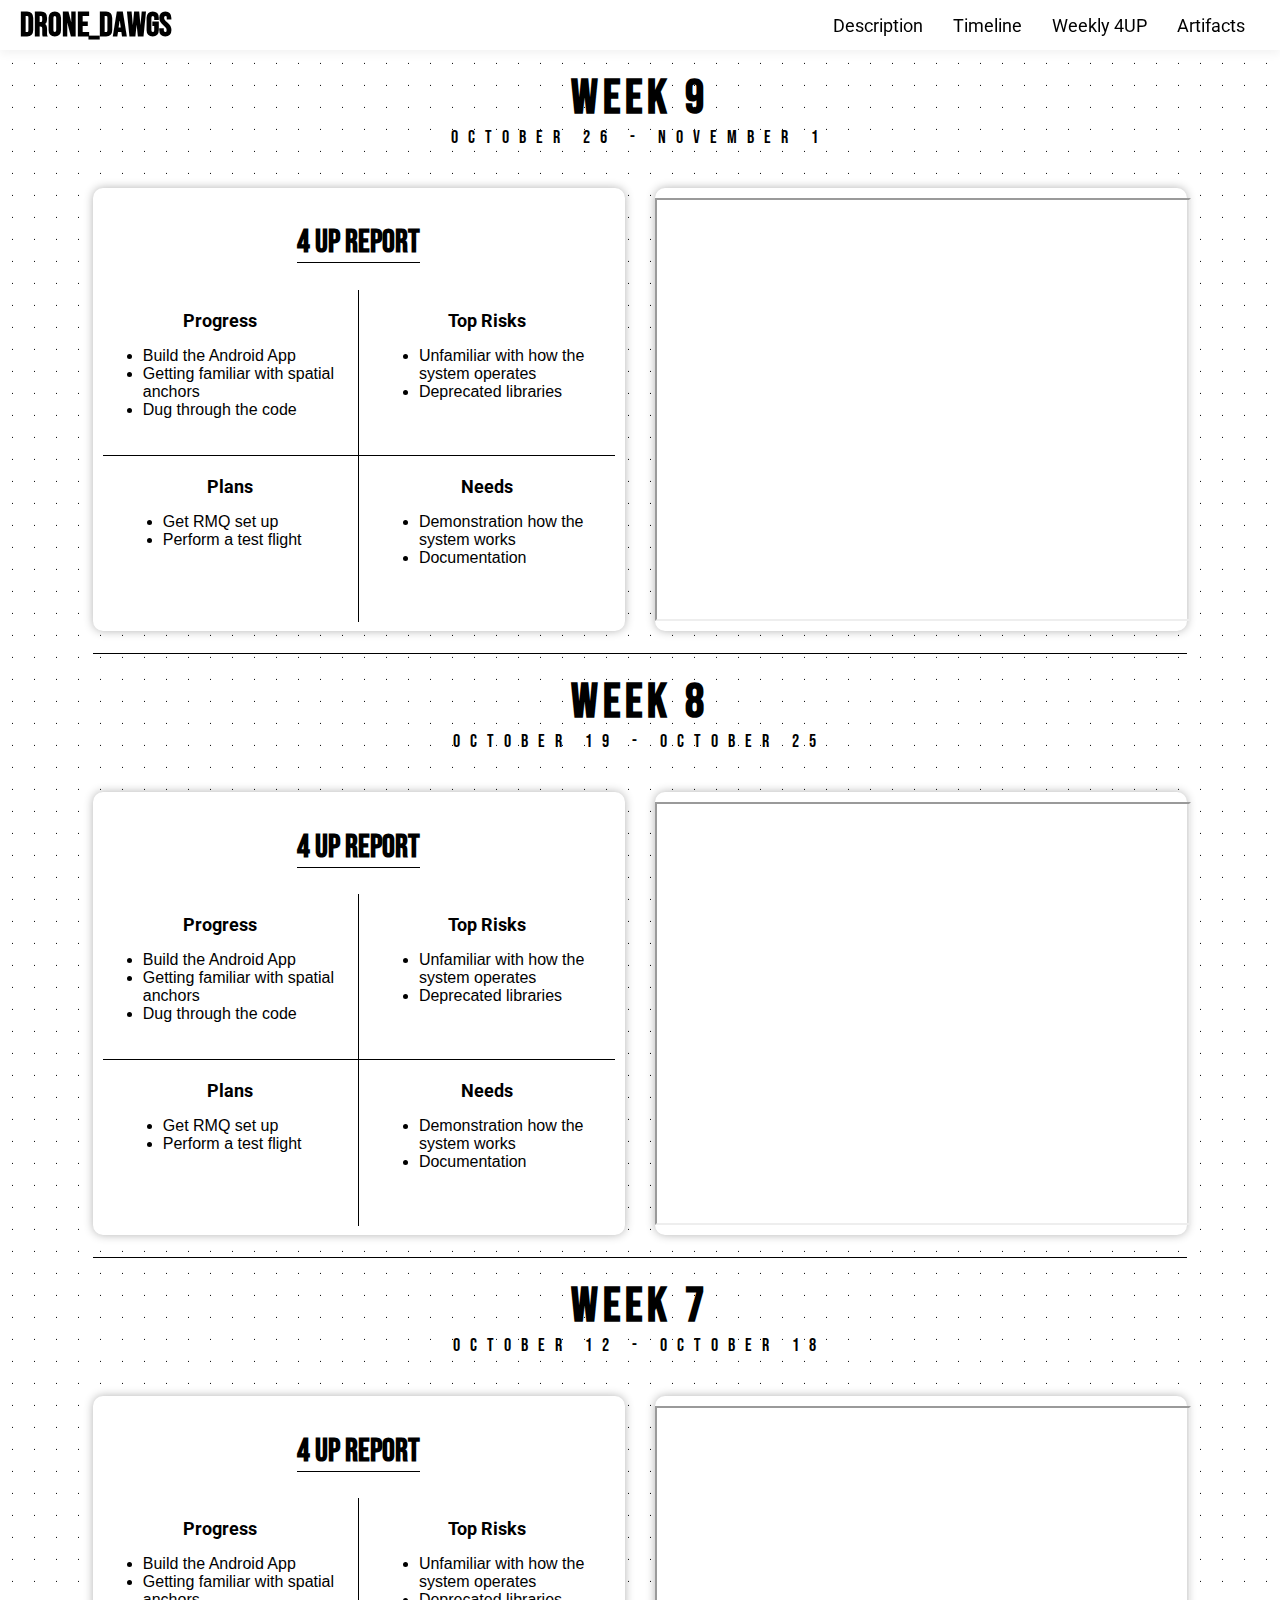
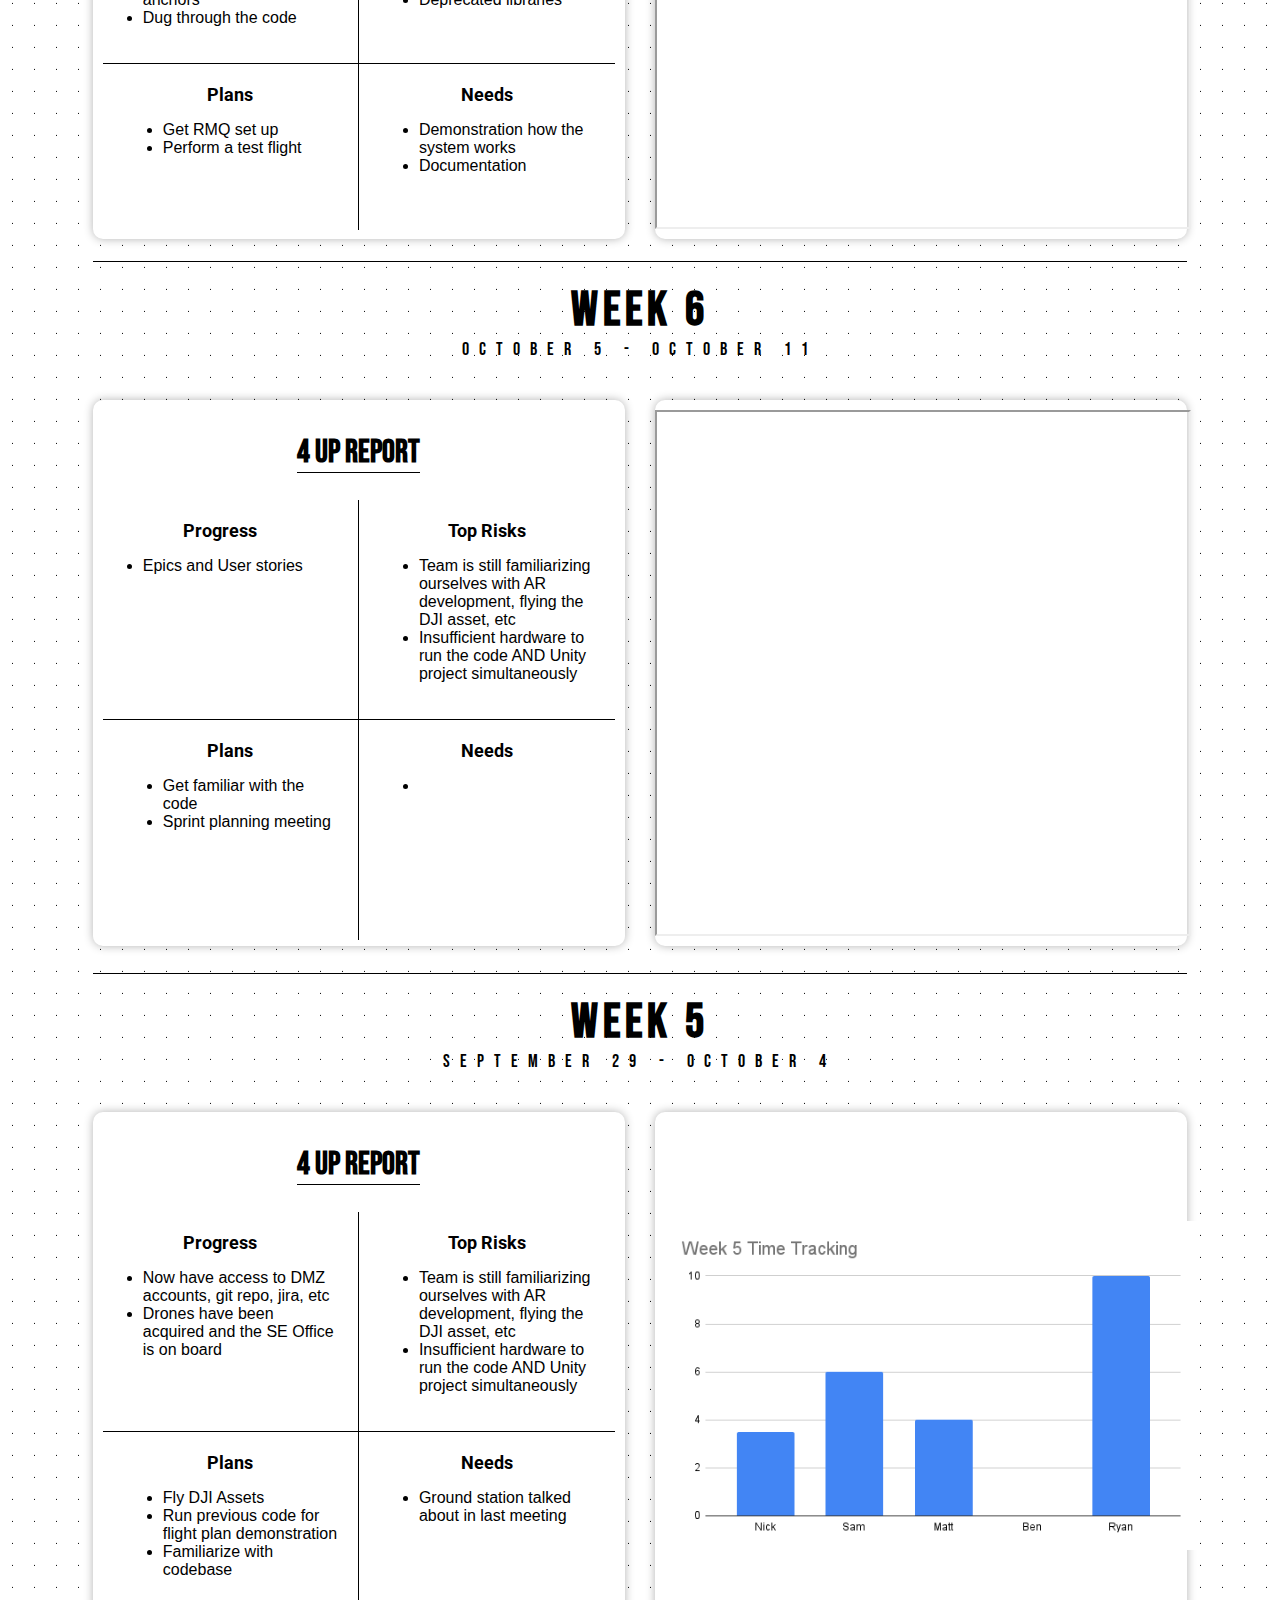
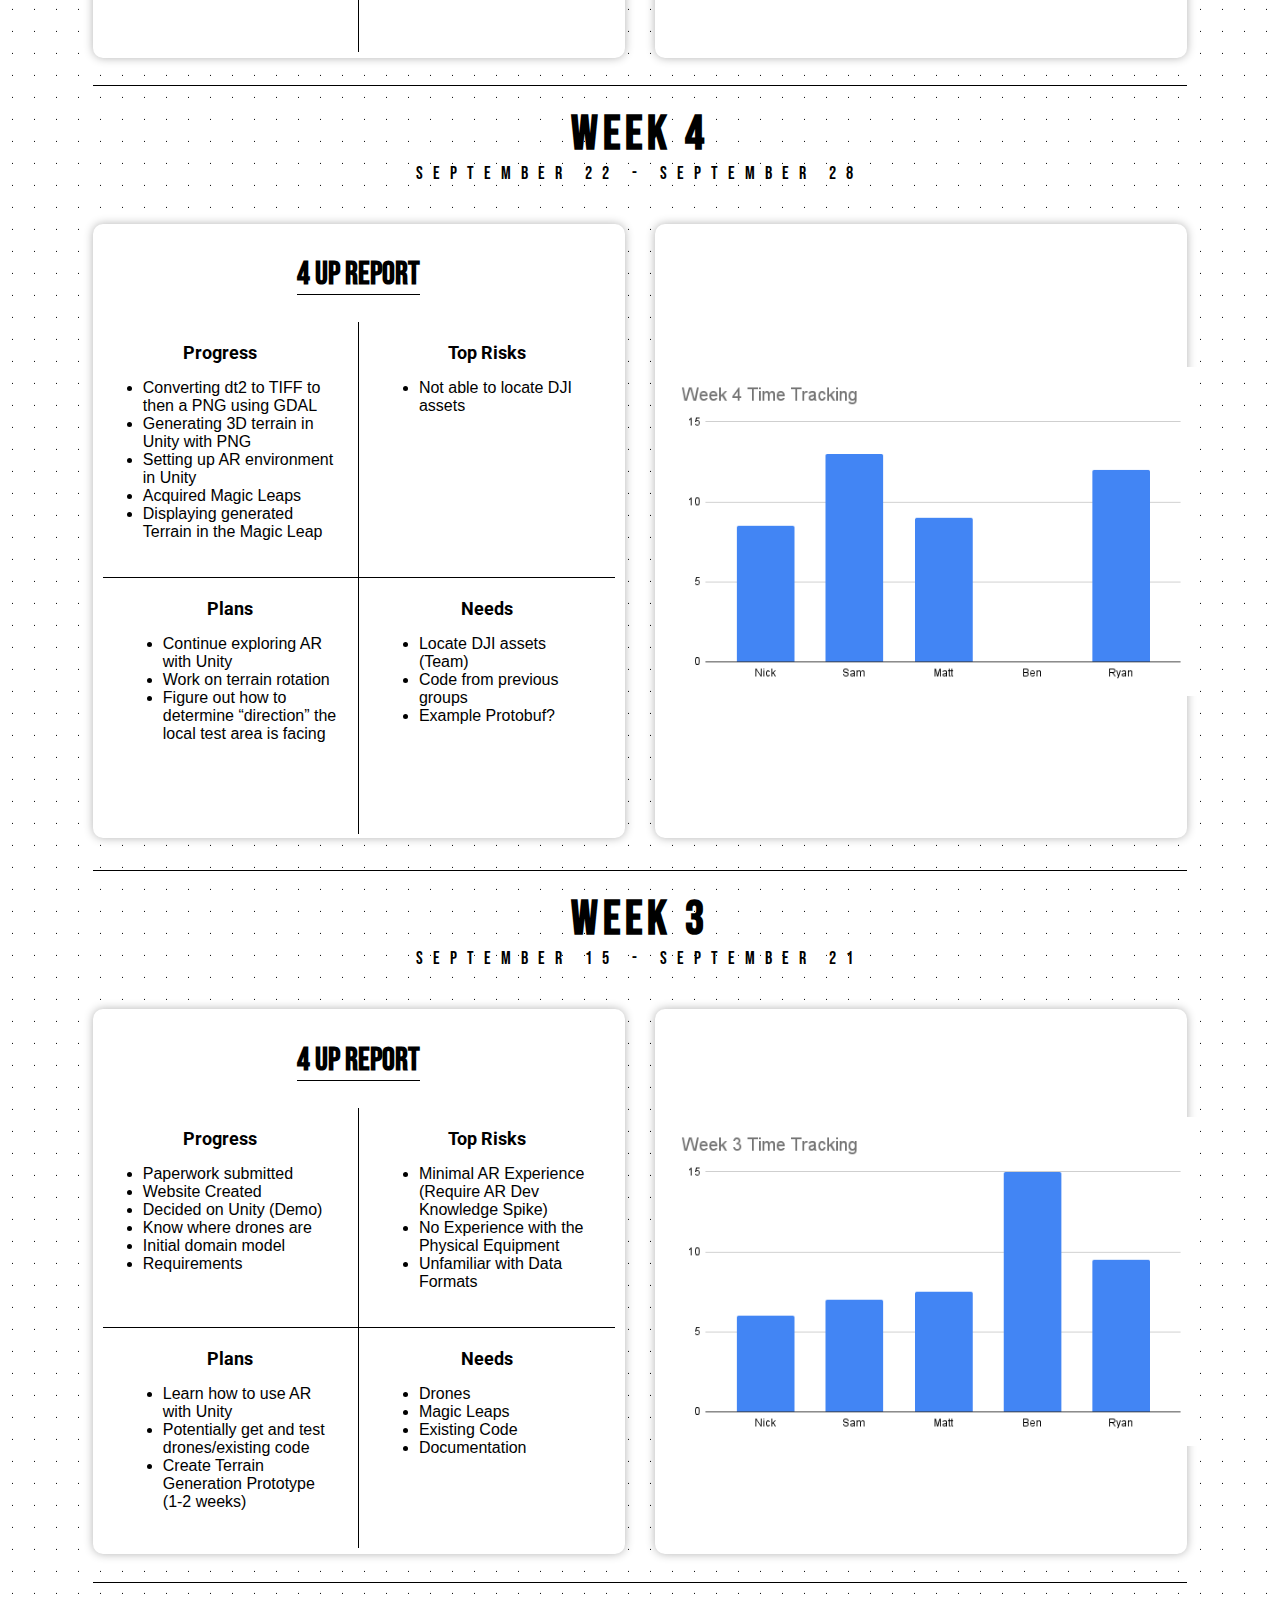
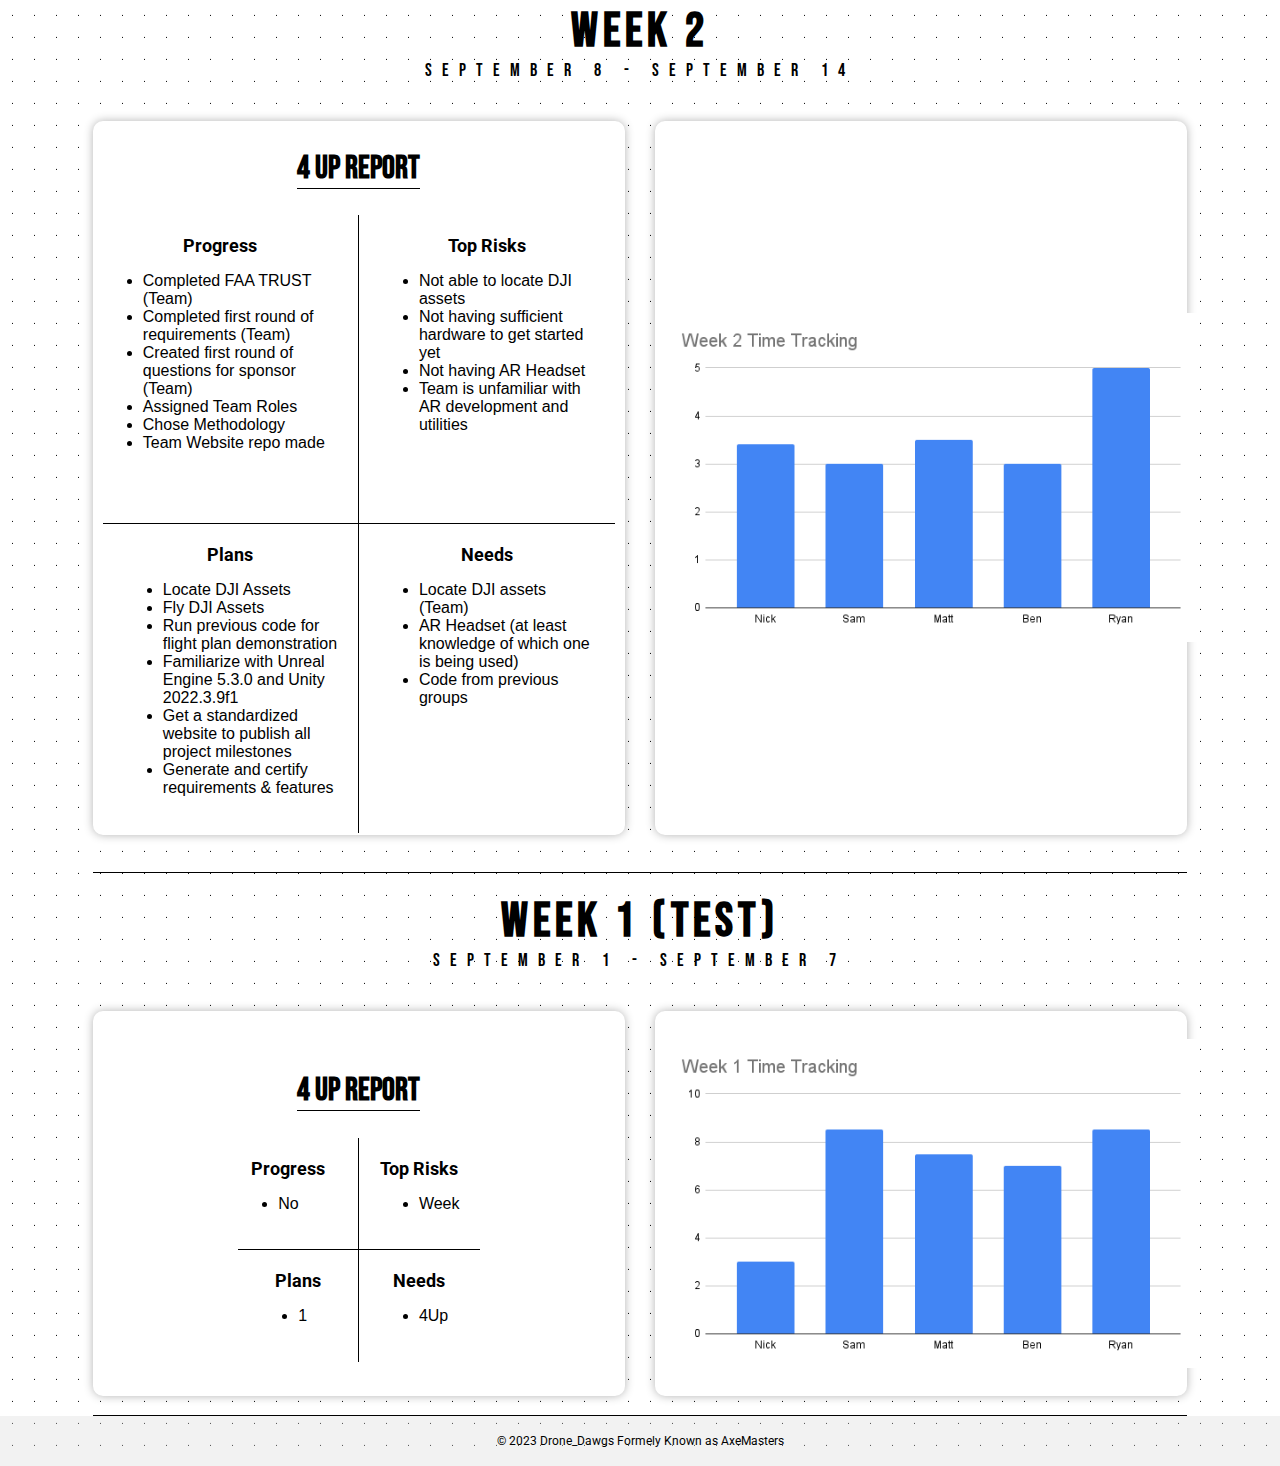
==== commit cda07f0f: "week update" ====
--- a/4ups.html
+++ b/4ups.html
@@ -26,6 +26,98 @@
 
     <div class="size_container">
 
+        <div id="week9" class="weekly_update_container">
+            <h1>Week 9</h1>
+            <p>October 26 - November 1</p>
+            <div class="weekly_update_content">
+                <div class="four_up">
+                    <h2>4 UP Report</h2>
+                    <div class="four_up_grid">
+                        <div class="progress grid_item">
+                            <h3>Progress</h3>
+                            <ul>
+                                <li>Build the Android App</li>
+                                <li>Getting familiar with spatial anchors </li>
+                                <li>Dug through the code</li>
+                            </ul>
+                        </div>
+                        <div class="top_risks grid_item">
+                            <h3>Top Risks</h3>
+                            <ul>
+                                <li>Unfamiliar with how the system operates</li>
+                                <li>Deprecated libraries</li>
+                            </ul>
+                        </div>
+                        <div class="plans grid_item">
+                            <h3>Plans</h3>
+                            <ul>
+                                <li>Get RMQ set up</li>
+                                <li>Perform a test flight</li>
+                            </ul>
+                        </div>
+                        <div class="needs grid_item">
+                            <h3>Needs</h3>
+                            <ul>
+                                <li>Demonstration how the system works</li>
+                                <li>Documentation</li>
+                            </ul>
+                        </div>
+                    </div>
+                </div>
+
+
+                <div class="time_tracking">
+                    <iframe src="https://docs.google.com/spreadsheets/d/e/2PACX-1vQQHA_tiuShKMDXcbHHkMzvKTgAkawzZkpJ6OwMgwkrTbswBLiJ-PBliMqh6BJ5GkIRvp-LRqpTb5Iz/pubchart?oid=1155262385&amp;format=interactive" width="100%" height="100%"></iframe>
+                </div>
+            </div>
+        </div>
+
+        <div id="week8" class="weekly_update_container">
+            <h1>Week 8</h1>
+            <p>October 19 - October 25</p>
+            <div class="weekly_update_content">
+                <div class="four_up">
+                    <h2>4 UP Report</h2>
+                    <div class="four_up_grid">
+                        <div class="progress grid_item">
+                            <h3>Progress</h3>
+                            <ul>
+                                <li>Build the Android App</li>
+                                <li>Getting familiar with spatial anchors </li>
+                                <li>Dug through the code</li>
+                            </ul>
+                        </div>
+                        <div class="top_risks grid_item">
+                            <h3>Top Risks</h3>
+                            <ul>
+                                <li>Unfamiliar with how the system operates</li>
+                                <li>Deprecated libraries</li>
+                            </ul>
+                        </div>
+                        <div class="plans grid_item">
+                            <h3>Plans</h3>
+                            <ul>
+                                <li>Get RMQ set up</li>
+                                <li>Perform a test flight</li>
+                            </ul>
+                        </div>
+                        <div class="needs grid_item">
+                            <h3>Needs</h3>
+                            <ul>
+                                <li>Demonstration how the system works</li>
+                                <li>Documentation</li>
+                            </ul>
+                        </div>
+                    </div>
+                </div>
+
+
+                <div class="time_tracking">
+                    <iframe src="https://docs.google.com/spreadsheets/d/e/2PACX-1vQQHA_tiuShKMDXcbHHkMzvKTgAkawzZkpJ6OwMgwkrTbswBLiJ-PBliMqh6BJ5GkIRvp-LRqpTb5Iz/pubchart?oid=1155262385&amp;format=interactive" width="100%" height="100%"></iframe>
+                </div>
+            </div>
+        </div>
+
         <div id="week7" class="weekly_update_container">
             <h1>Week 7</h1>
             <p>October 12 - October 18</p>
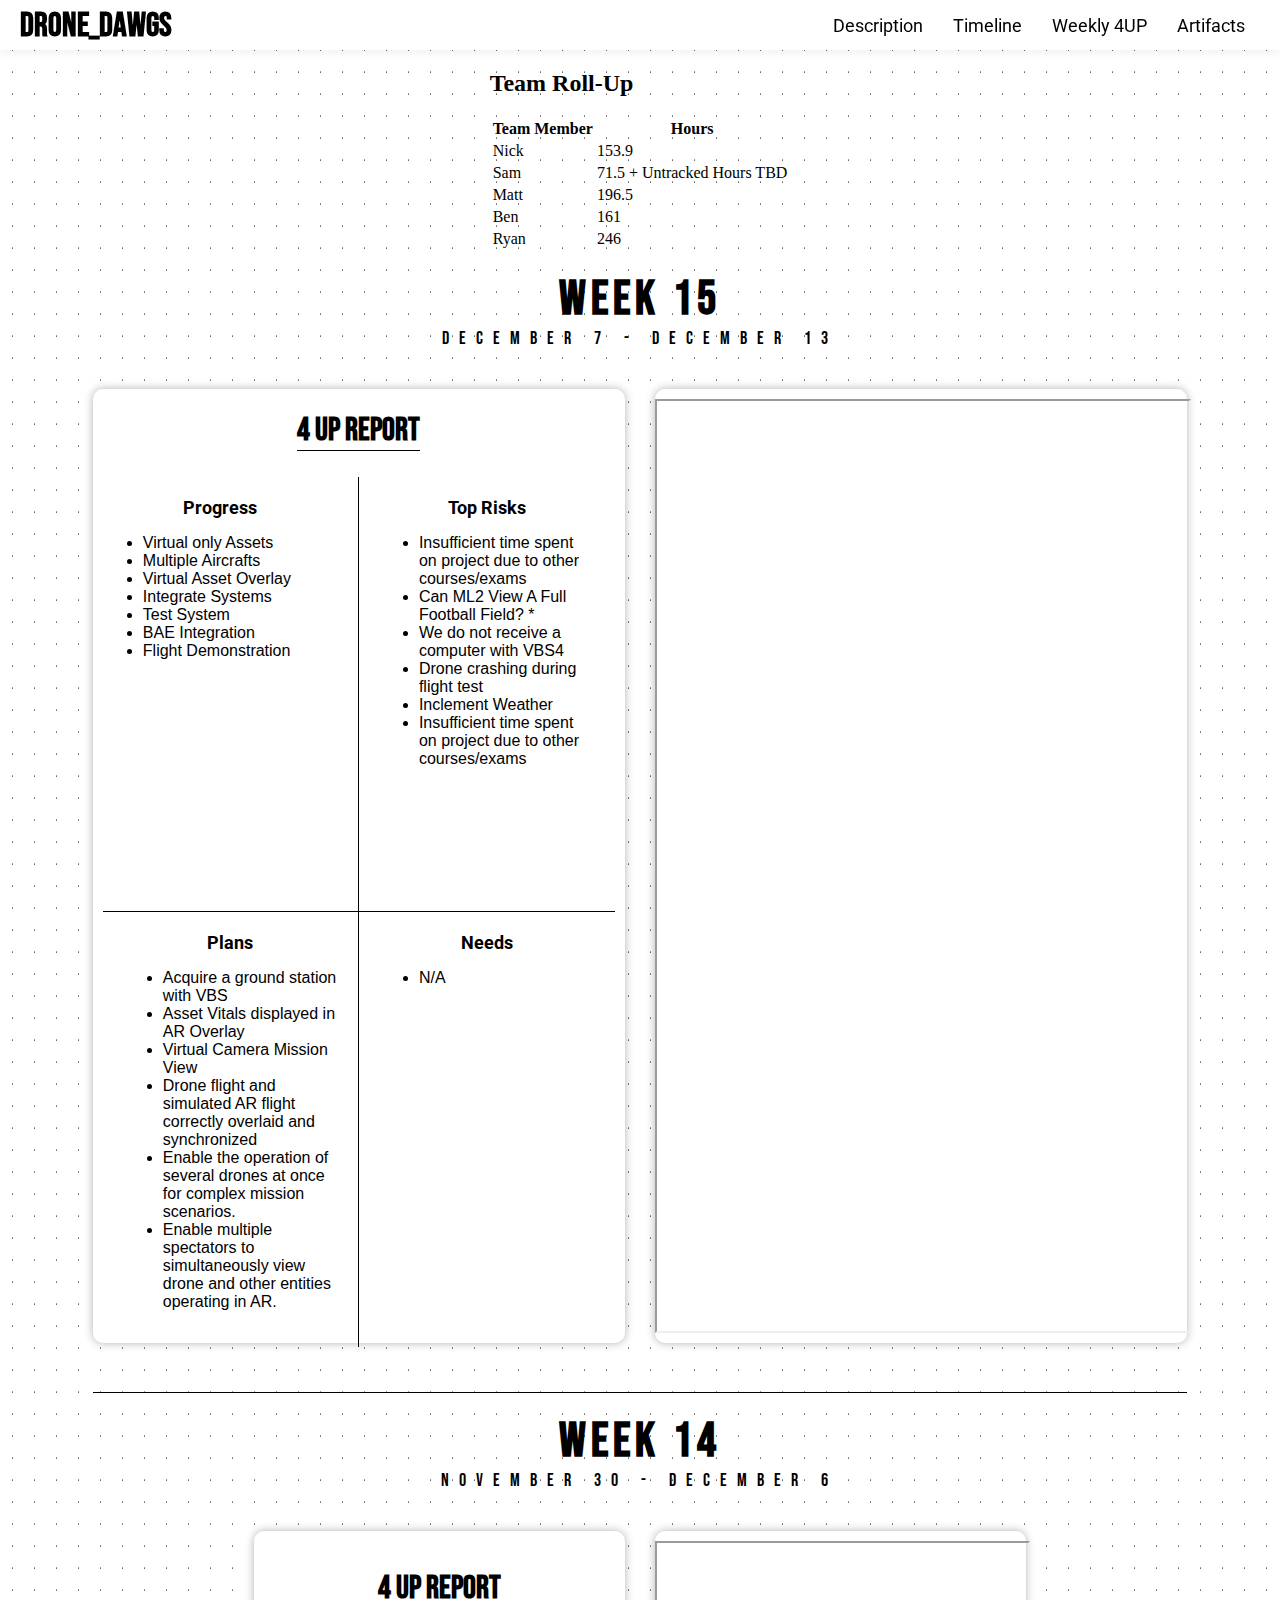
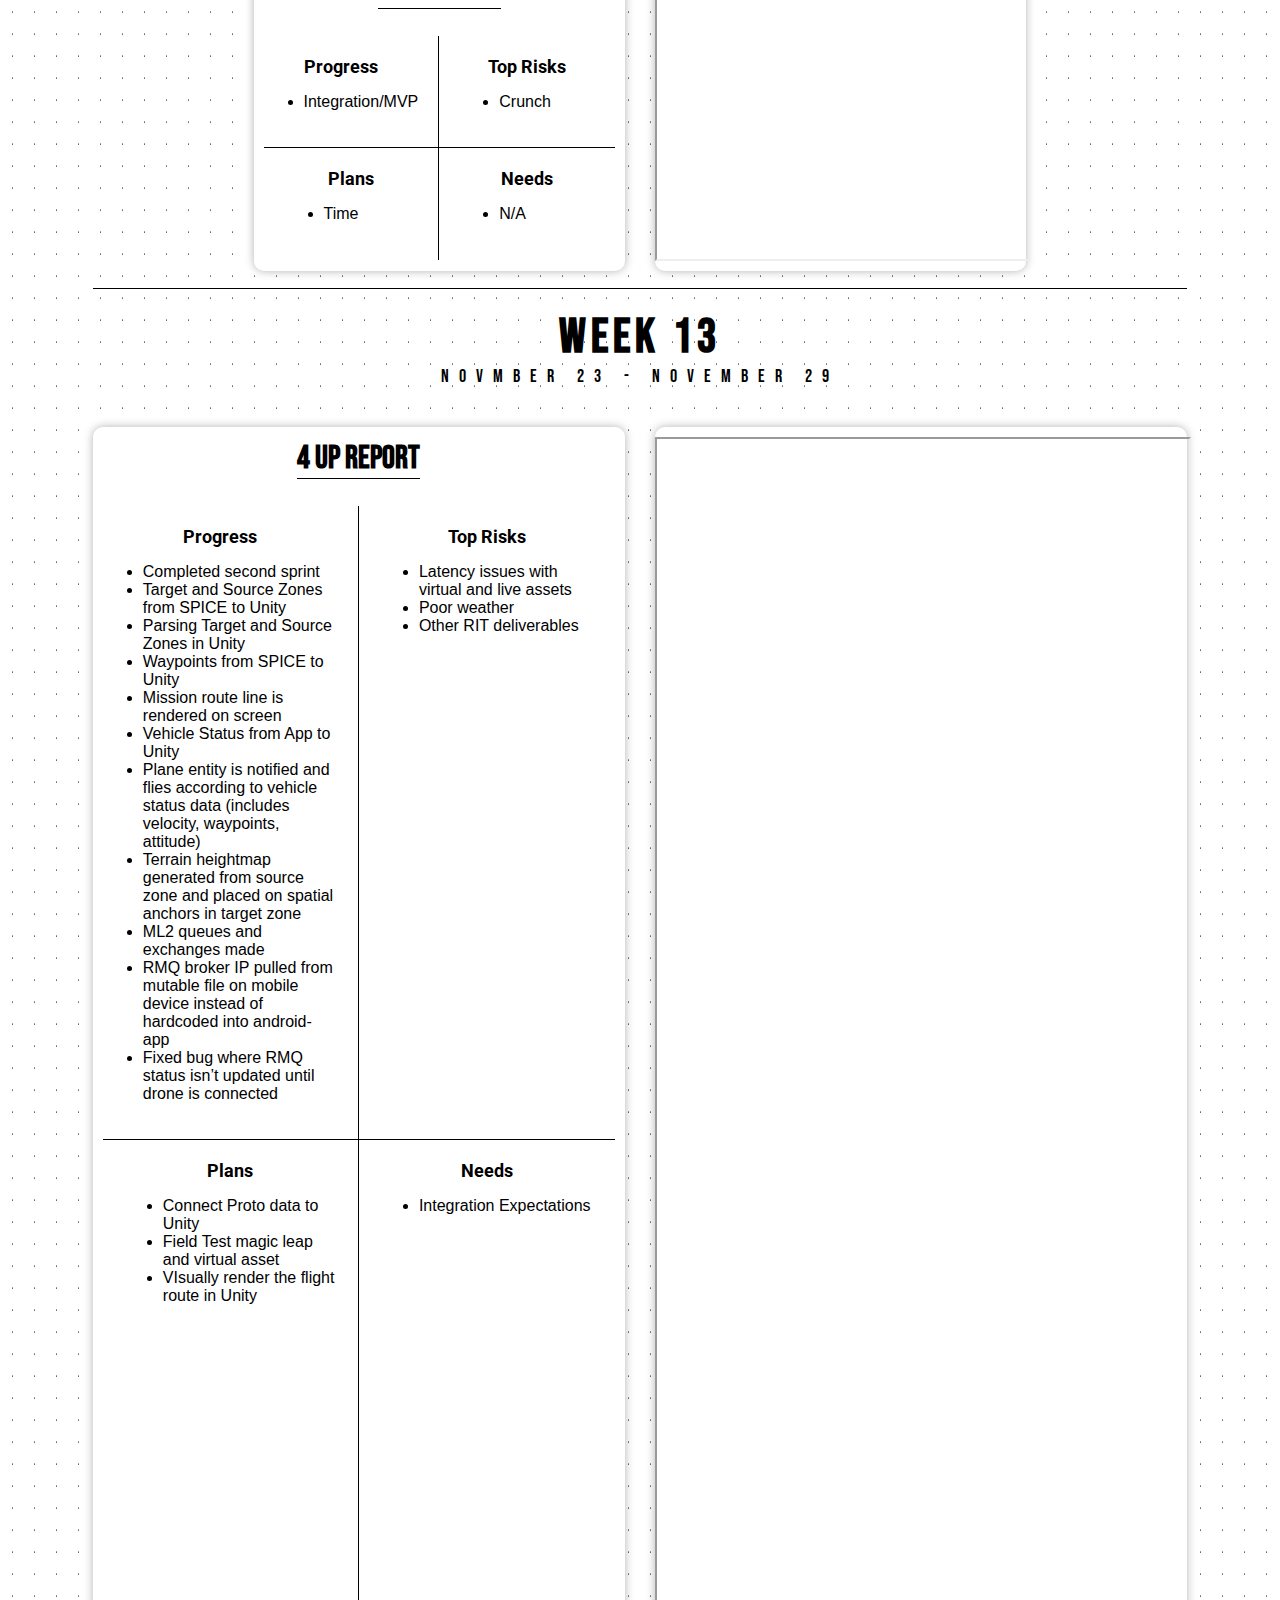
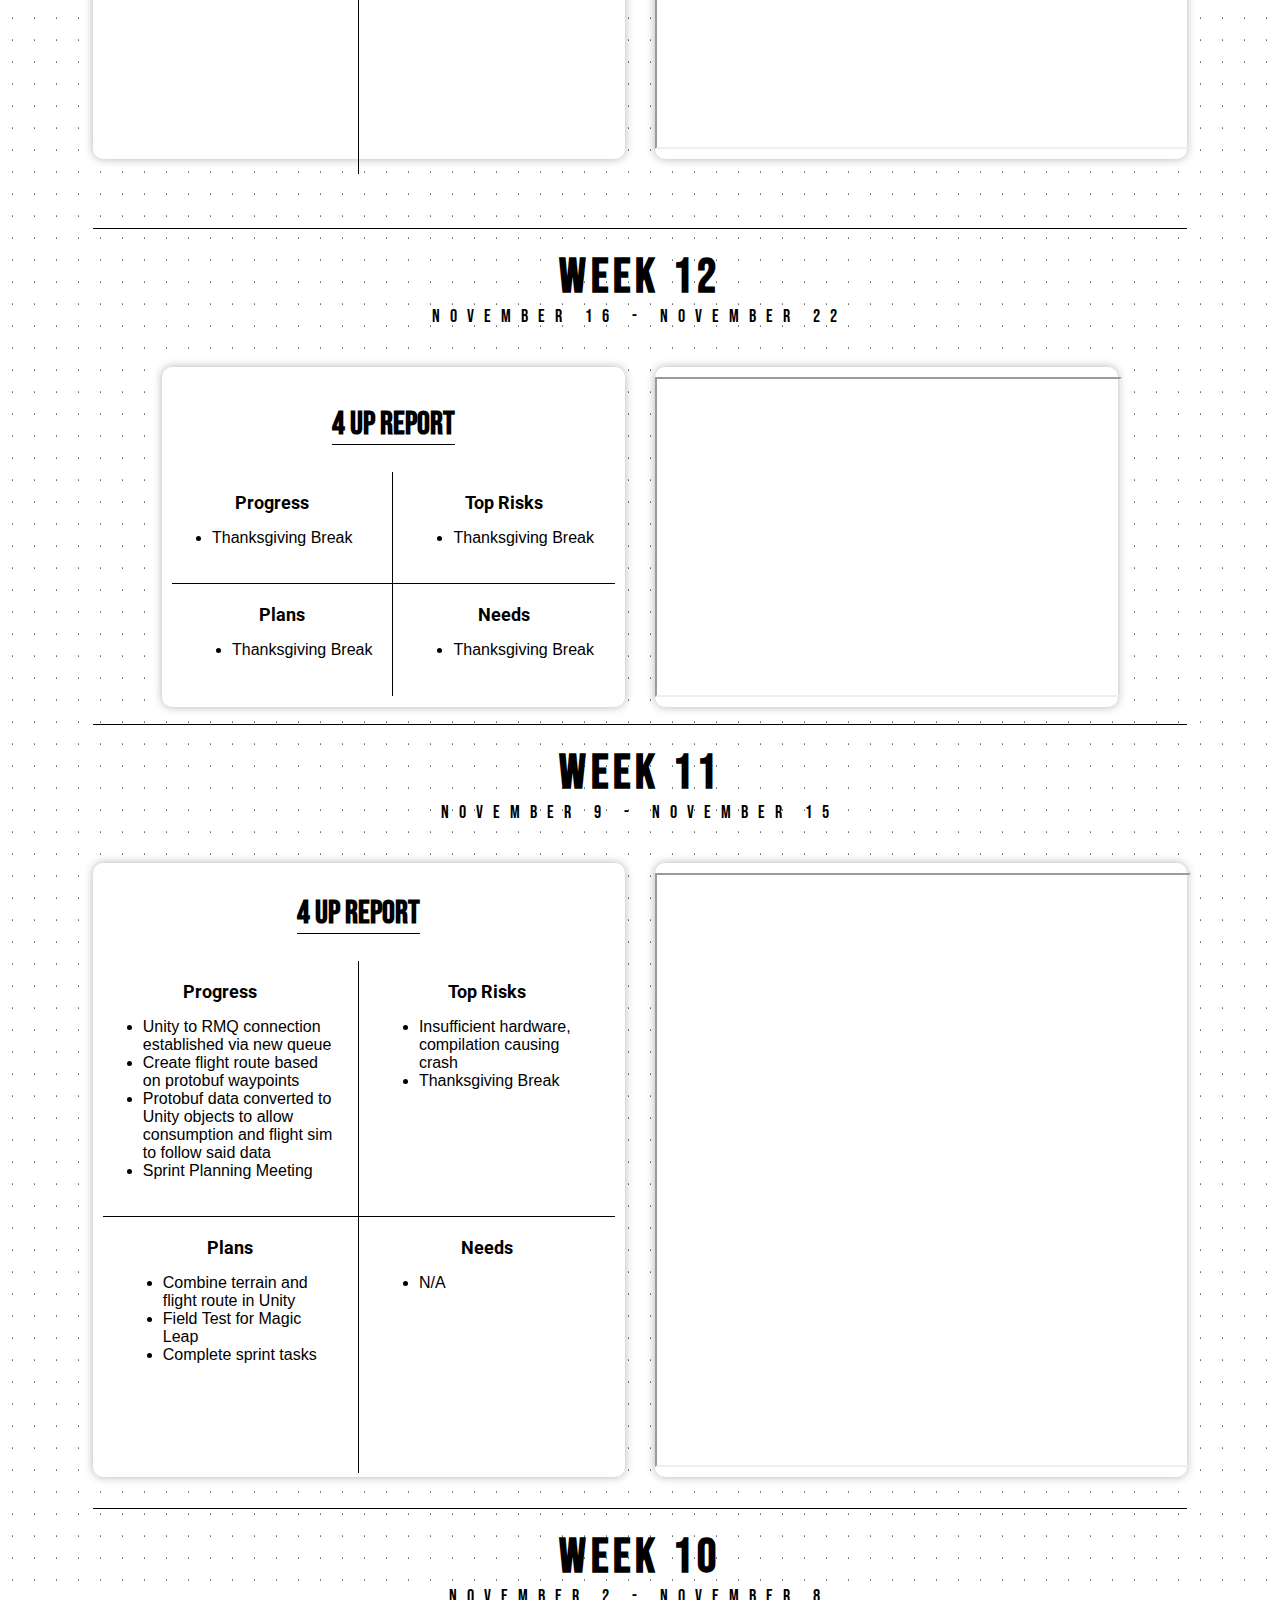
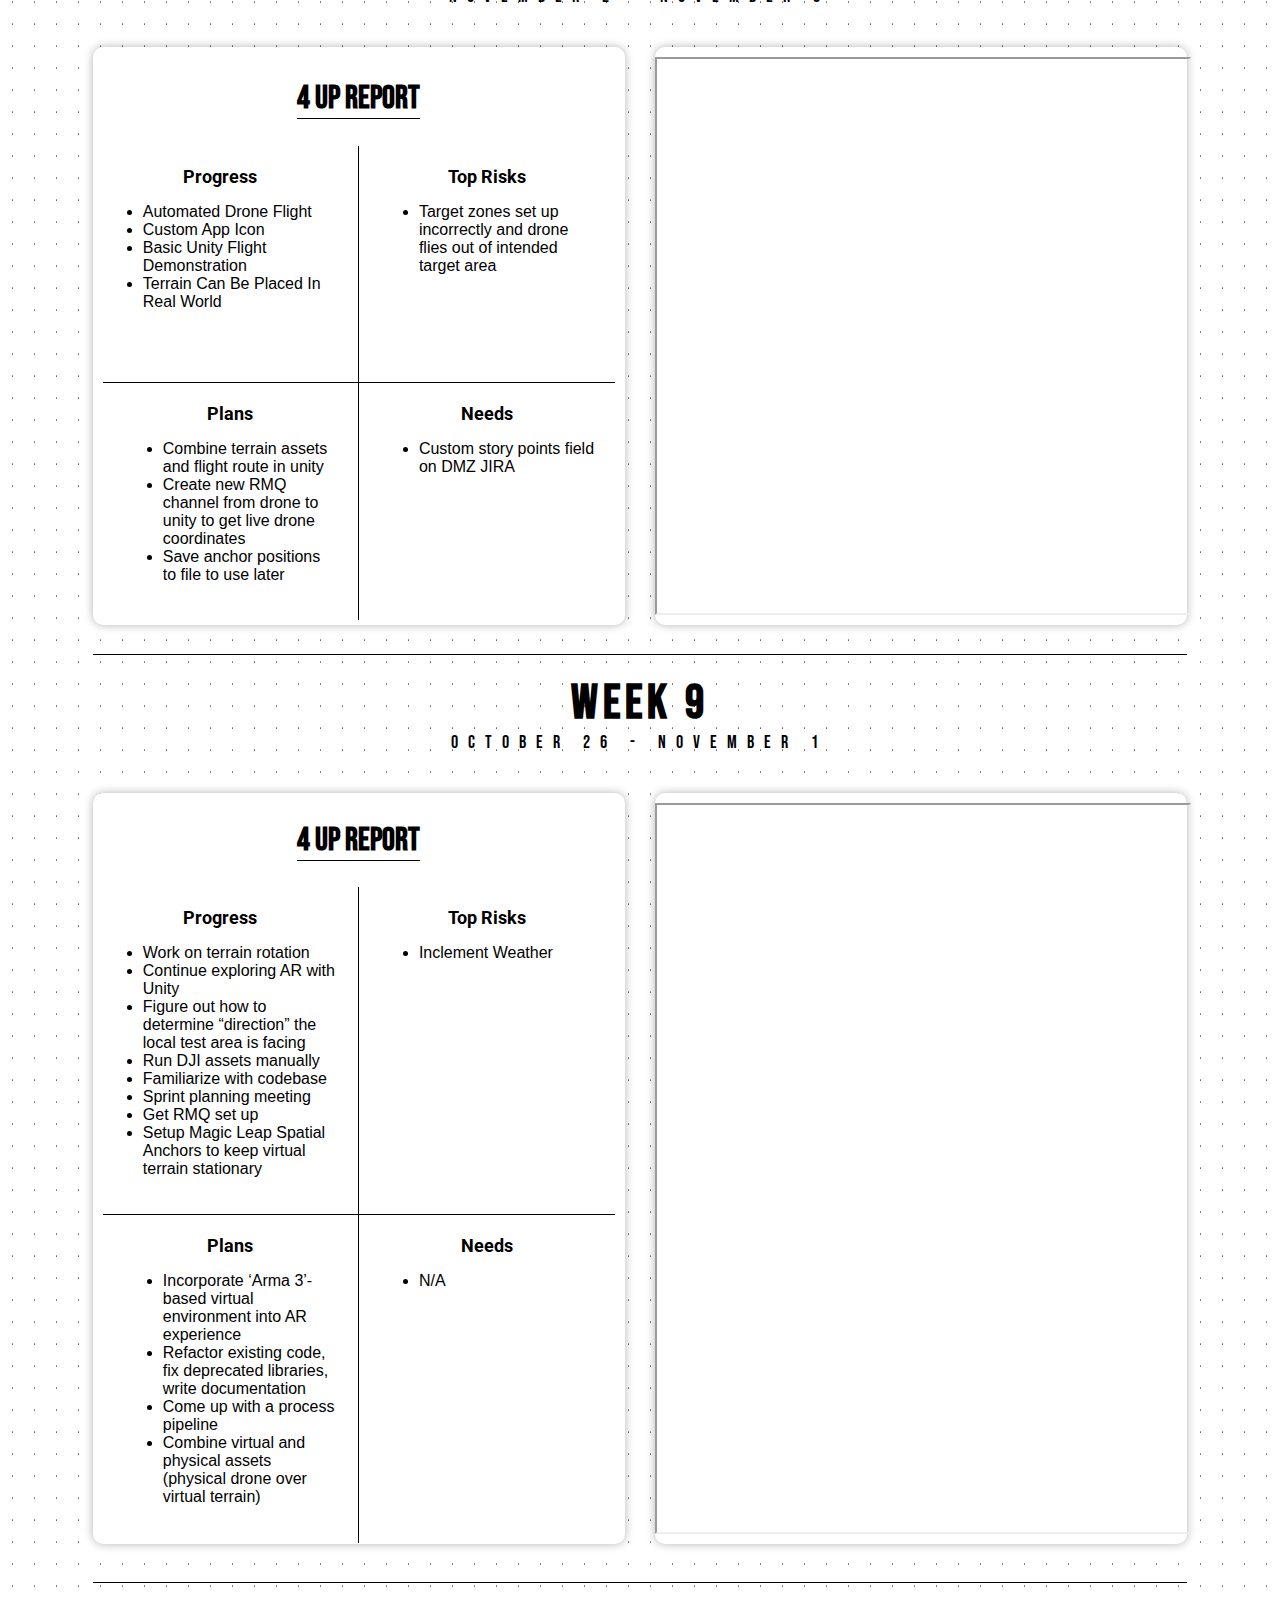
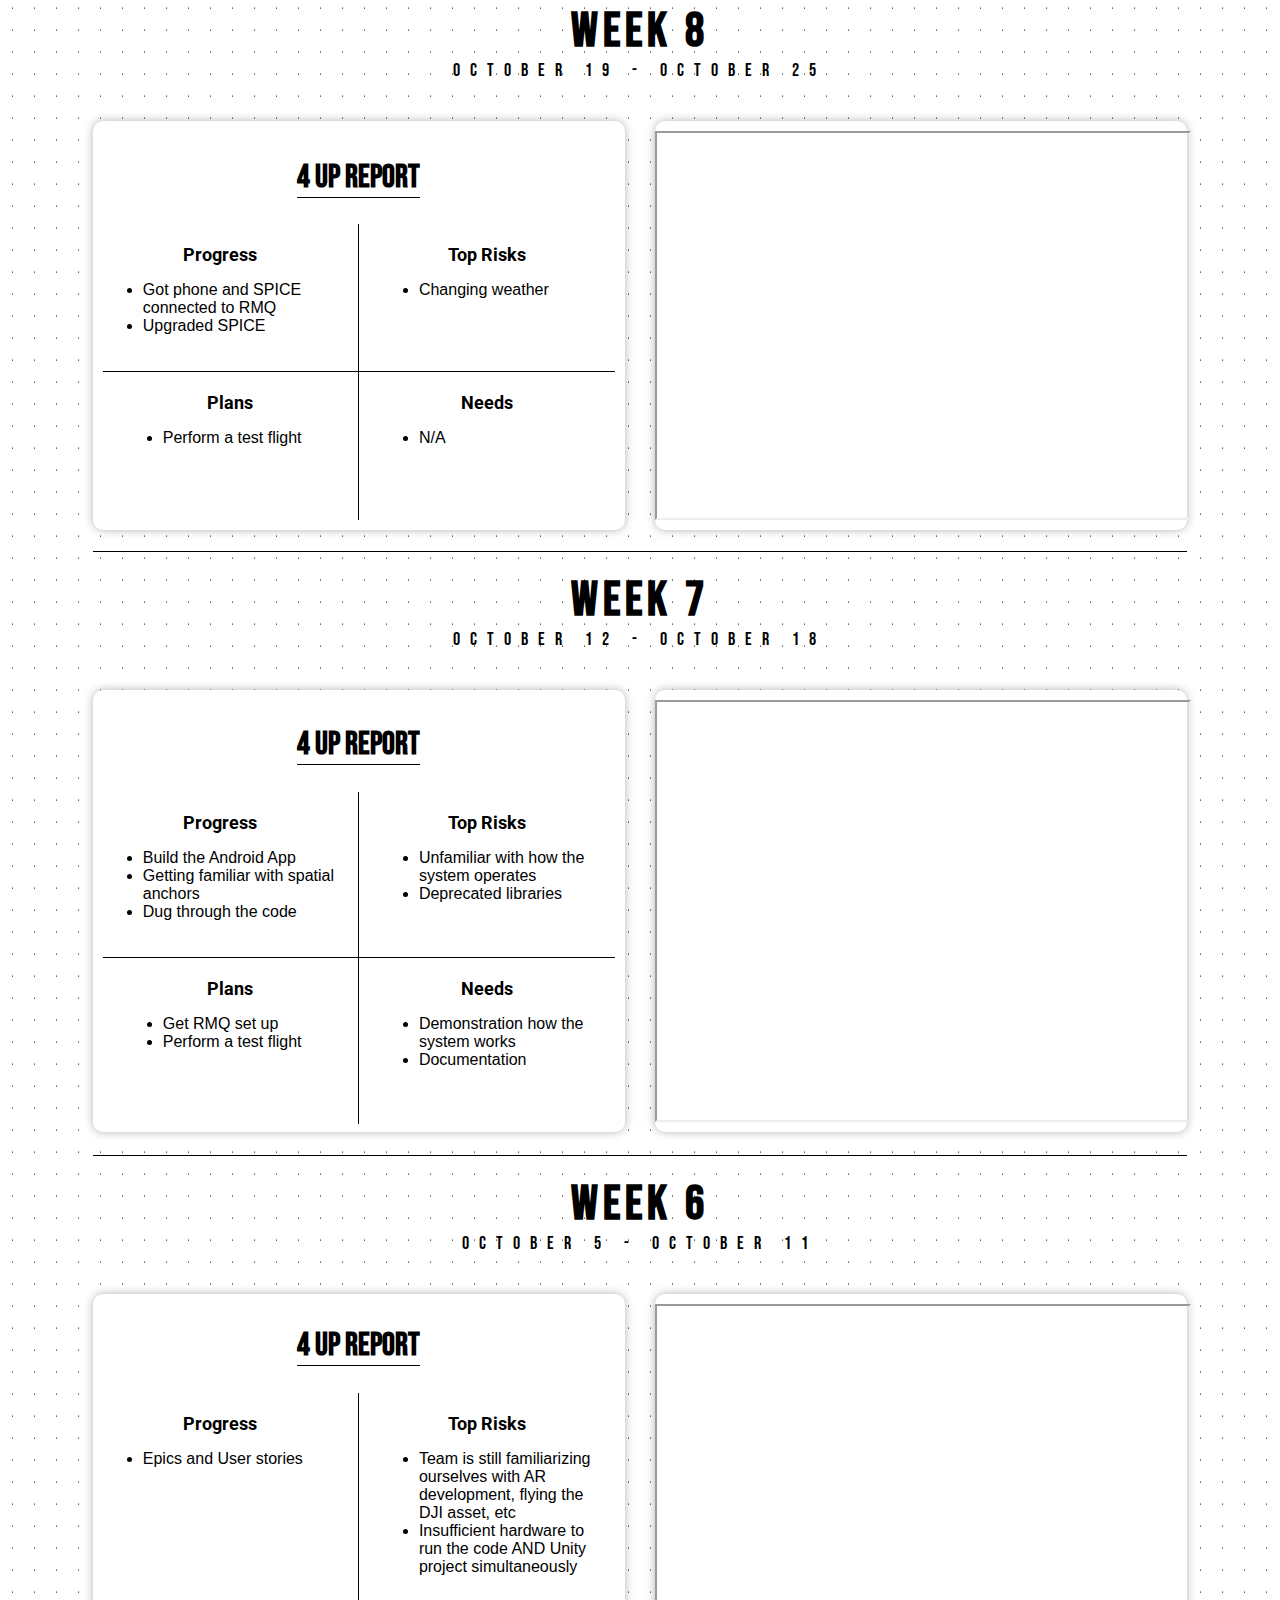
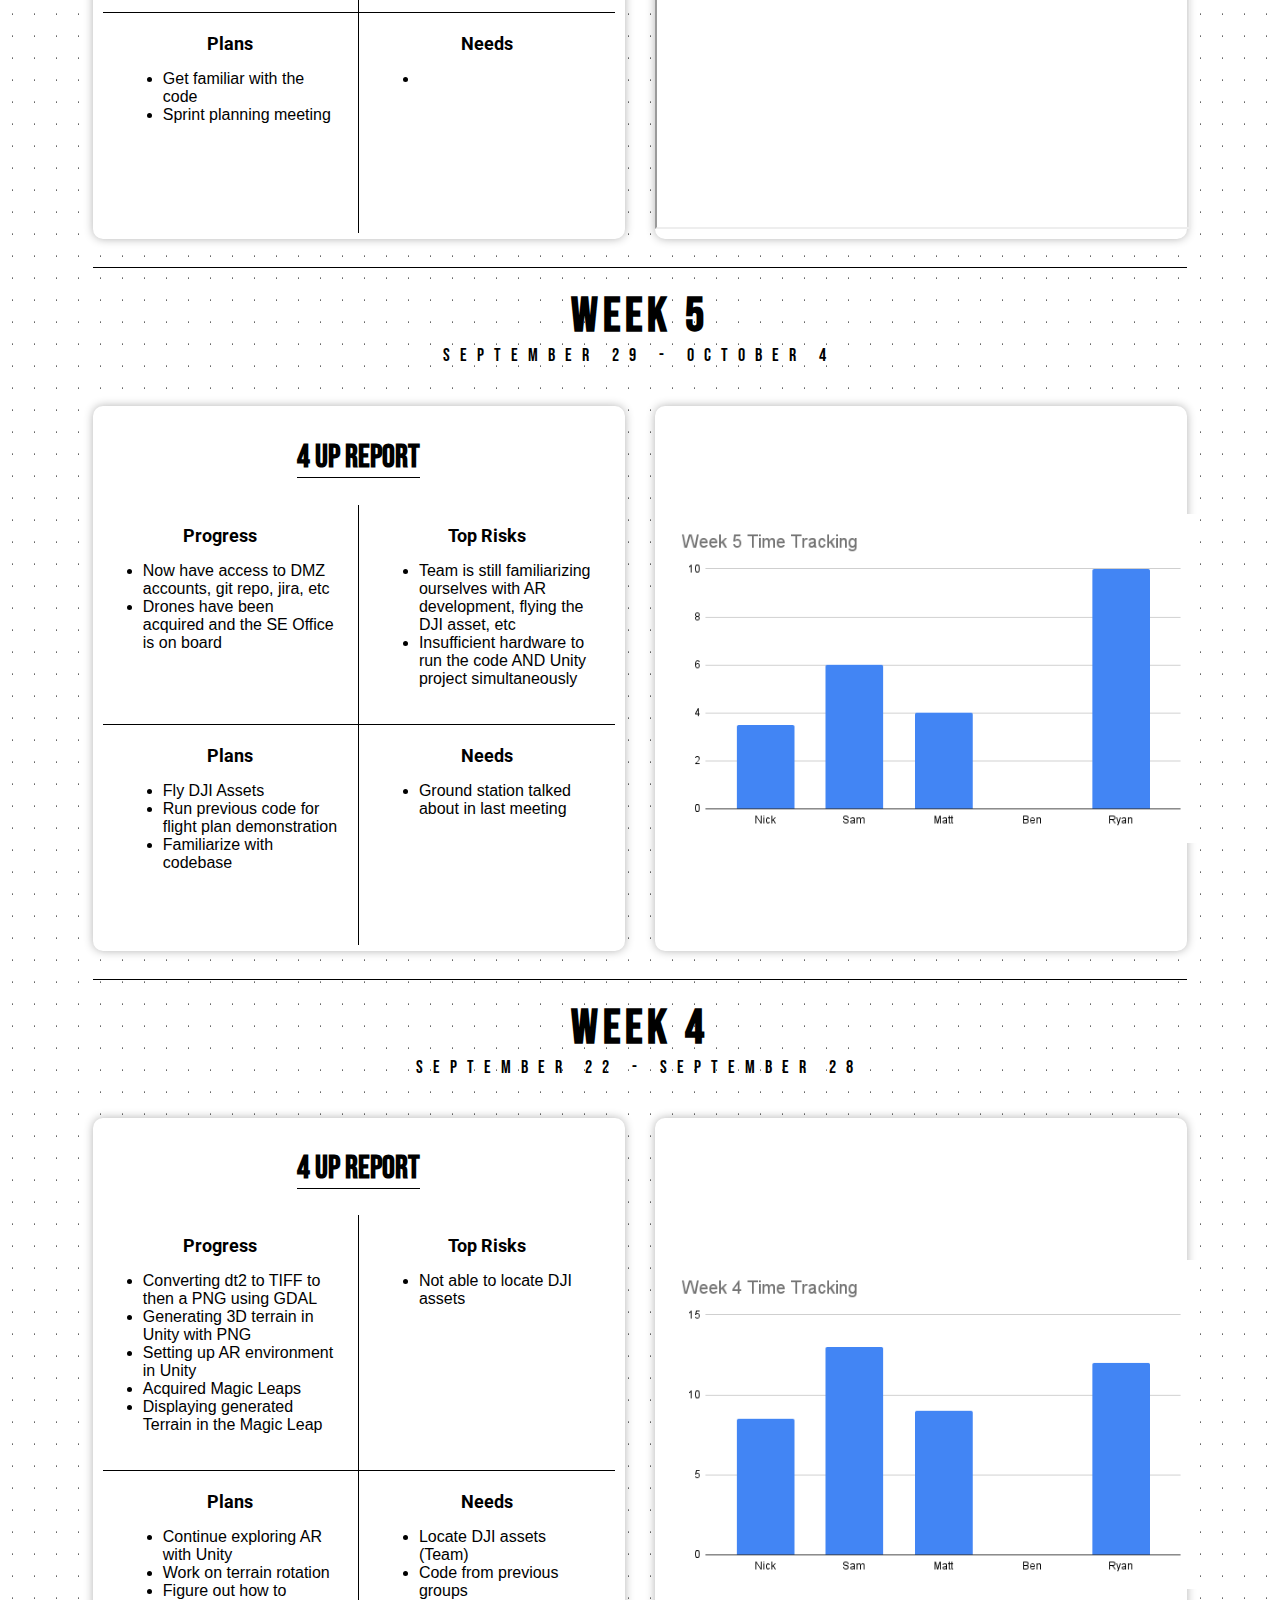
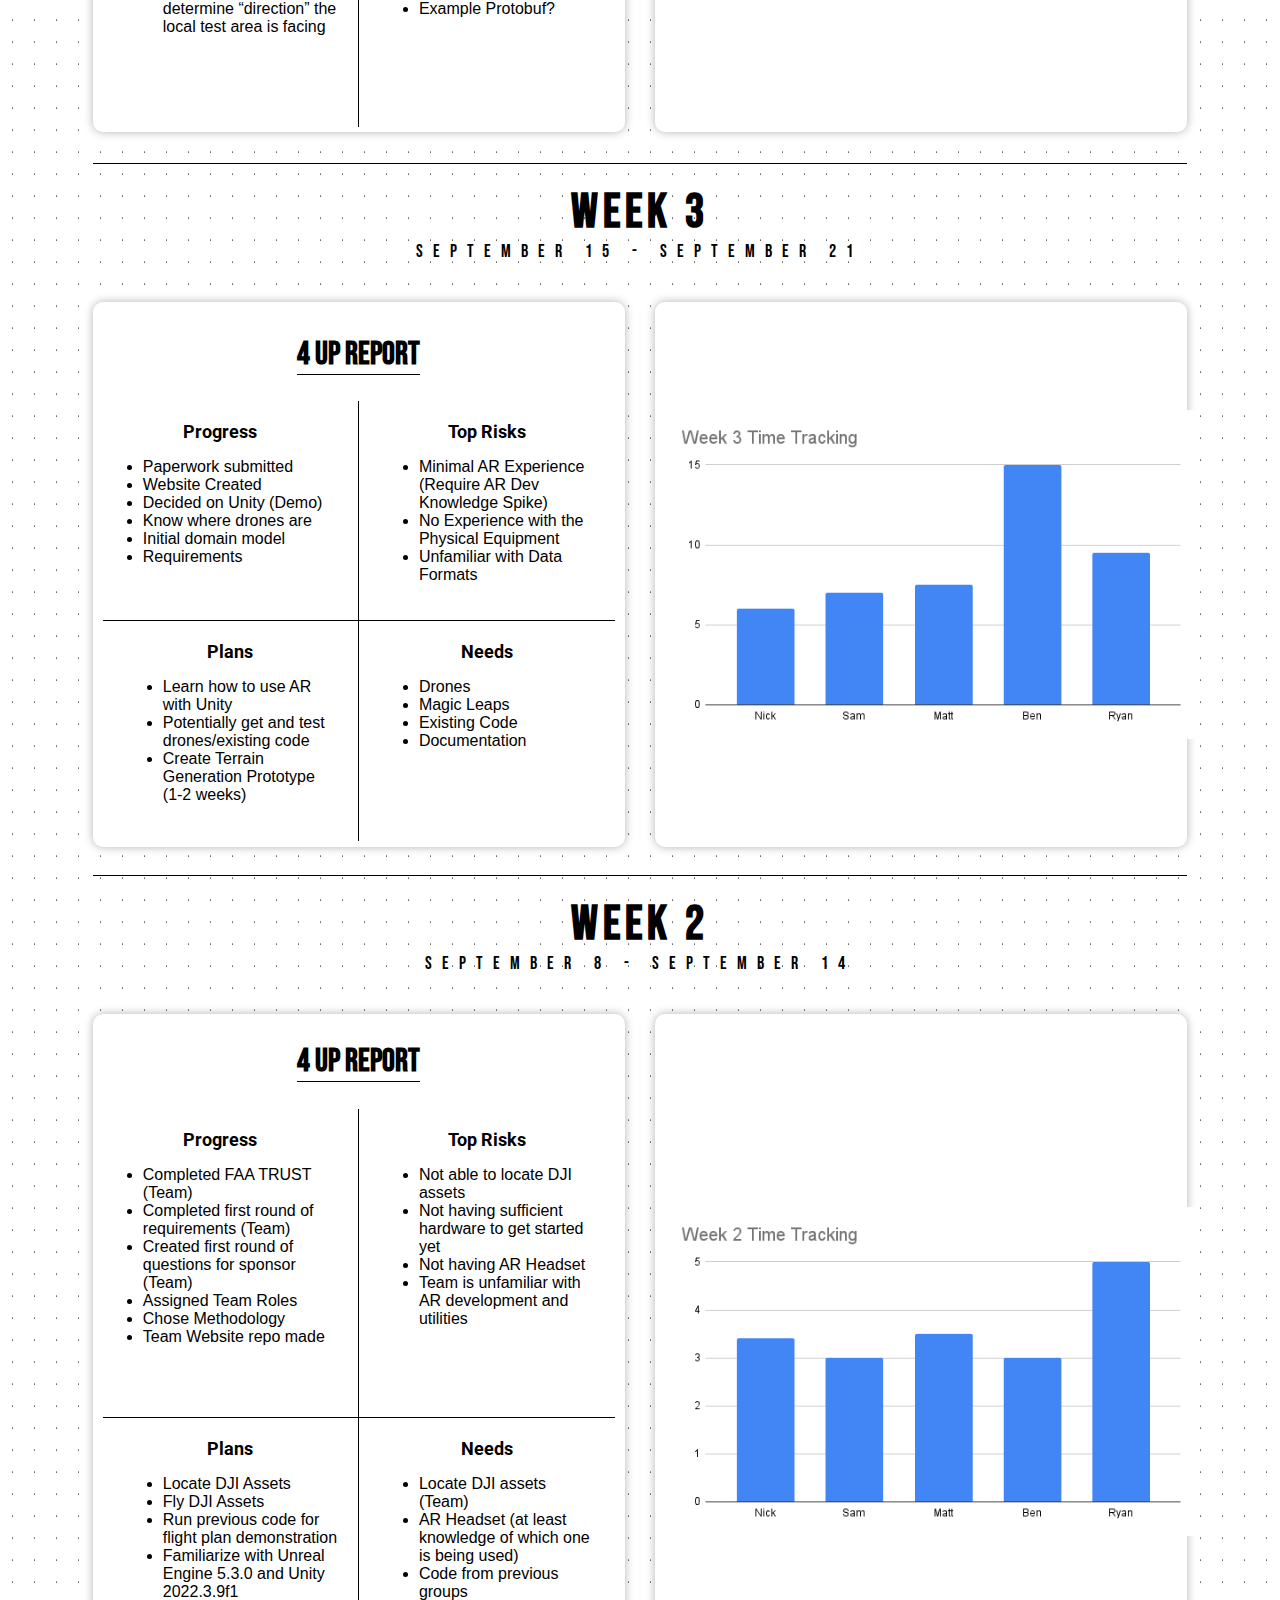
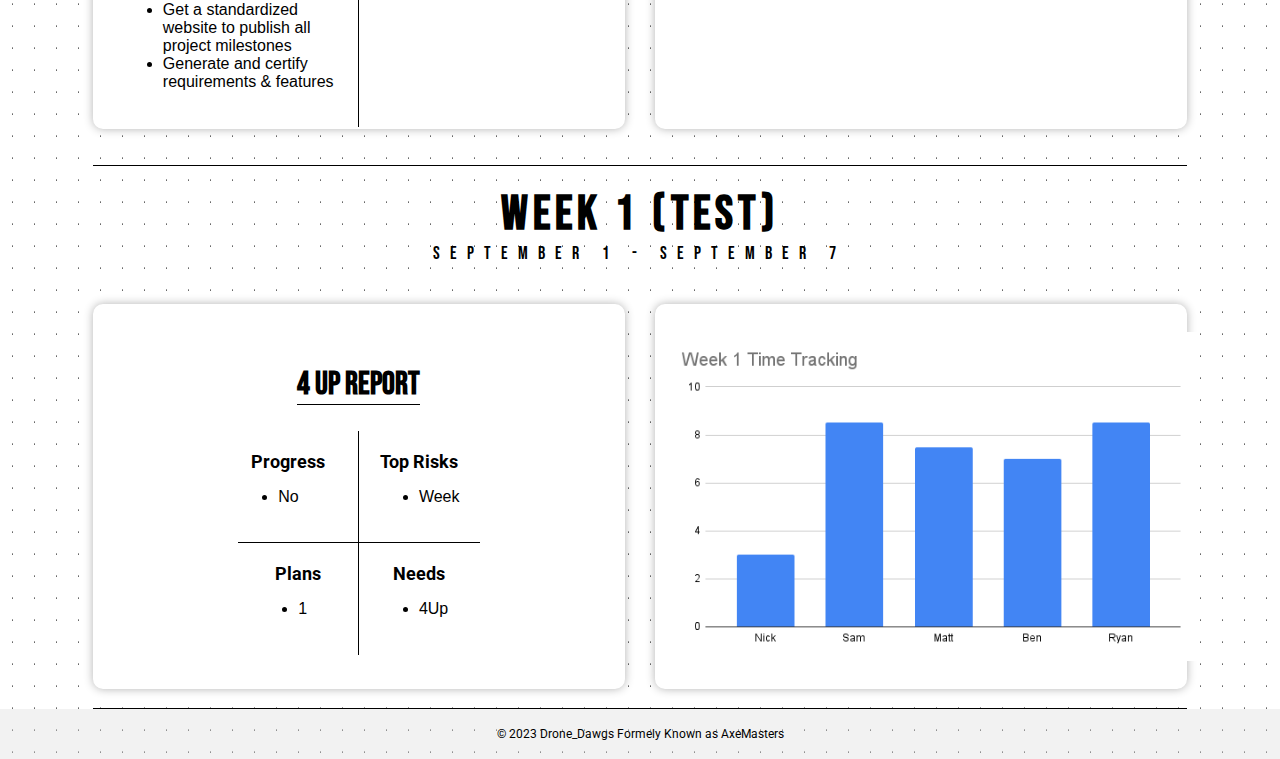
==== commit 3f234202: "updated 4Ups, RollUps, and Time Tracking as of Week 15 (Finals)" ====
--- a/4ups.html
+++ b/4ups.html
@@ -26,6 +26,324 @@
 
     <div class="size_container">
 
+        <section id="teamRollUp">
+            <h2>Team Roll-Up</h2>
+        
+            <table>
+              <tr>
+                <th>Team Member</th>
+                <th>Hours</th>
+              </tr>
+              <tr>
+                <td>Nick</td>
+                <td>153.9</td>
+              </tr>
+              <tr>
+                <td>Sam</td>
+                <td>71.5 + Untracked Hours TBD</td>
+              </tr>
+              <tr>
+                <td>Matt</td>
+                <td>196.5</td>
+              </tr>
+              <tr>
+                <td>Ben</td>
+                <td>161</td>
+              </tr>
+              <tr>
+                <td>Ryan</td>
+                <td>246</td>
+              </tr>
+            </table>
+          </section>
+
+        <div id="week15" class="weekly_update_container">
+            <h1>Week 15</h1>
+            <p>December 7 - December 13</p>
+            <div class="weekly_update_content">
+                <div class="four_up">
+                    <h2>4 UP Report</h2>
+                    <div class="four_up_grid">
+                        <div class="progress grid_item">
+                            <h3>Progress</h3>
+                            <ul>
+                                <li>Virtual only Assets</li>
+                                <li>Multiple Aircrafts</li>
+                                <li>Virtual Asset Overlay</li>
+                                <li>Integrate Systems</li>
+                                <li>Test System</li>
+                                <li>BAE Integration</li>
+                                <li>Flight Demonstration </li>
+                            </ul>
+                        </div>
+                        <div class="top_risks grid_item">
+                            <h3>Top Risks</h3>
+                            <ul>
+                                <li>Insufficient time spent on project due to other courses/exams</li>
+                                <li>Can ML2 View A Full Football Field? *</li>
+                                <li>We do not receive a computer with VBS4</li>
+                                <li>Drone crashing during flight test</li>
+                                <li>Inclement Weather</li>
+                                <li>Insufficient time spent on project due to other courses/exams</li>
+                            </ul>
+                        </div>
+                        <div class="plans grid_item">
+                            <h3>Plans</h3>
+                            <ul>
+                                <li>Acquire a ground station with VBS</li>
+                                <li>Asset Vitals displayed in AR Overlay</li>
+                                <li>Virtual Camera Mission View</li>
+                                <li>Drone flight and simulated AR flight correctly overlaid and synchronized</li>
+                                <li>Enable the operation of several drones at once for complex mission scenarios.</li>
+                                <li>Enable multiple spectators to simultaneously view drone and other entities operating in AR.</li>
+                            </ul>
+                        </div>
+                        <div class="needs grid_item">
+                            <h3>Needs</h3>
+                            <ul>
+                                <li>N/A</li>
+                            </ul>
+                        </div>
+                    </div>
+                </div>
+
+
+                <div class="time_tracking">
+                    <iframe src="https://docs.google.com/spreadsheets/d/e/2PACX-1vQQHA_tiuShKMDXcbHHkMzvKTgAkawzZkpJ6OwMgwkrTbswBLiJ-PBliMqh6BJ5GkIRvp-LRqpTb5Iz/pubchart?oid=911032141&format=interactive" width="100%" height="100%"></iframe>
+                </div>
+            </div>
+        </div>
+
+        <div id="week14" class="weekly_update_container">
+            <h1>Week 14</h1>
+            <p>November 30 - December 6</p>
+            <div class="weekly_update_content">
+                <div class="four_up">
+                    <h2>4 UP Report</h2>
+                    <div class="four_up_grid">
+                        <div class="progress grid_item">
+                            <h3>Progress</h3>
+                            <ul>
+                                <li>Integration/MVP</li>
+                            </ul>
+                        </div>
+                        <div class="top_risks grid_item">
+                            <h3>Top Risks</h3>
+                            <ul>
+                                <li>Crunch</li>
+                            </ul>
+                        </div>
+                        <div class="plans grid_item">
+                            <h3>Plans</h3>
+                            <ul>
+                                <li>Time</li>
+                            </ul>
+                        </div>
+                        <div class="needs grid_item">
+                            <h3>Needs</h3>
+                            <ul>
+                                <li>N/A</li>
+                            </ul>
+                        </div>
+                    </div>
+                </div>
+
+
+                <div class="time_tracking">
+                    <iframe src="https://docs.google.com/spreadsheets/d/e/2PACX-1vQQHA_tiuShKMDXcbHHkMzvKTgAkawzZkpJ6OwMgwkrTbswBLiJ-PBliMqh6BJ5GkIRvp-LRqpTb5Iz/pubchart?oid=1427361950&format=interactive" width="100%" height="100%"></iframe>
+                </div>
+            </div>
+        </div>
+
+        <div id="week13" class="weekly_update_container">
+            <h1>Week 13</h1>
+            <p>Novmber 23 - November 29</p>
+            <div class="weekly_update_content">
+                <div class="four_up">
+                    <h2>4 UP Report</h2>
+                    <div class="four_up_grid">
+                        <div class="progress grid_item">
+                            <h3>Progress</h3>
+                            <ul>
+                                <li>Completed second sprint</li>
+                                <li>Target and Source Zones from SPICE to Unity</li>
+                                <li>Parsing Target and Source Zones in Unity</li>
+                                <li>Waypoints from SPICE to Unity</li>
+                                <li>Mission route line is rendered on screen</li>
+                                <li>Vehicle Status from App to Unity</li>
+                                <li>Plane entity is notified and flies according to vehicle status data (includes velocity, waypoints, attitude)</li>
+                                <li>Terrain heightmap generated from source zone and placed on spatial anchors in target zone</li>
+                                <li>ML2 queues and exchanges made</li>
+                                <li>RMQ broker IP pulled from mutable file on mobile device instead of hardcoded into android-app</li>
+                                <li>Fixed bug where RMQ status isn’t updated until drone is connected</li>
+                            </ul>
+                        </div>
+                        <div class="top_risks grid_item">
+                            <h3>Top Risks</h3>
+                            <ul>
+                                <li>Latency issues with virtual and live assets</li>
+                                <li>Poor weather</li>
+                                <li>Other RIT deliverables</li>
+                            </ul>
+                        </div>
+                        <div class="plans grid_item">
+                            <h3>Plans</h3>
+                            <ul>
+                                <li>Connect Proto data to Unity</li>
+                                <li>Field Test magic leap and virtual asset</li>
+                                <li>VIsually render the flight route in Unity</li>
+                            </ul>
+                        </div>
+                        <div class="needs grid_item">
+                            <h3>Needs</h3>
+                            <ul>
+                                <li>Integration Expectations</li>
+                            </ul>
+                        </div>
+                    </div>
+                </div>
+
+
+                <div class="time_tracking">
+                    <iframe src="https://docs.google.com/spreadsheets/d/e/2PACX-1vQQHA_tiuShKMDXcbHHkMzvKTgAkawzZkpJ6OwMgwkrTbswBLiJ-PBliMqh6BJ5GkIRvp-LRqpTb5Iz/pubchart?oid=831707779&format=interactive" width="100%" height="100%"></iframe>
+                </div>
+            </div>
+        </div>
+
+        <div id="week12" class="weekly_update_container">
+            <h1>Week 12</h1>
+            <p>November 16 - November 22</p>
+            <div class="weekly_update_content">
+                <div class="four_up">
+                    <h2>4 UP Report</h2>
+                    <div class="four_up_grid">
+                        <div class="progress grid_item">
+                            <h3>Progress</h3>
+                            <ul>
+                                <li>Thanksgiving Break</li>
+                            </ul>
+                        </div>
+                        <div class="top_risks grid_item">
+                            <h3>Top Risks</h3>
+                            <ul>
+                                <li>Thanksgiving Break</li>
+                            </ul>
+                        </div>
+                        <div class="plans grid_item">
+                            <h3>Plans</h3>
+                            <ul>
+                                <li>Thanksgiving Break</li>
+                            </ul>
+                        </div>
+                        <div class="needs grid_item">
+                            <h3>Needs</h3>
+                            <ul>
+                                <li>Thanksgiving Break</li>
+                            </ul>
+                        </div>
+                    </div>
+                </div>
+
+
+                <div class="time_tracking">
+                    <iframe src="https://docs.google.com/spreadsheets/d/e/2PACX-1vQQHA_tiuShKMDXcbHHkMzvKTgAkawzZkpJ6OwMgwkrTbswBLiJ-PBliMqh6BJ5GkIRvp-LRqpTb5Iz/pubchart?oid=585803700&format=interactive" width="100%" height="100%"></iframe>
+                </div>
+            </div>
+        </div>
+
+        <div id="week11" class="weekly_update_container">
+            <h1>Week 11</h1>
+            <p>November 9 - November 15</p>
+            <div class="weekly_update_content">
+                <div class="four_up">
+                    <h2>4 UP Report</h2>
+                    <div class="four_up_grid">
+                        <div class="progress grid_item">
+                            <h3>Progress</h3>
+                            <ul>
+                                <li>Unity to RMQ connection established via new queue</li>
+                                <li>Create flight route based on protobuf waypoints</li>
+                                <li>Protobuf data converted to Unity objects to allow consumption and flight sim to follow said data</li>
+                                <li>Sprint Planning Meeting</li>
+                            </ul>
+                        </div>
+                        <div class="top_risks grid_item">
+                            <h3>Top Risks</h3>
+                            <ul>
+                                <li>Insufficient hardware, compilation causing crash</li>
+                                <li>Thanksgiving Break</li>
+                            </ul>
+                        </div>
+                        <div class="plans grid_item">
+                            <h3>Plans</h3>
+                            <ul>
+                                <li>Combine terrain and flight route in Unity</li>
+                                <li>Field Test for Magic Leap</li>
+                                <li>Complete sprint tasks </li>
+                            </ul>
+                        </div>
+                        <div class="needs grid_item">
+                            <h3>Needs</h3>
+                            <ul>
+                                <li>N/A</li>
+                            </ul>
+                        </div>
+                    </div>
+                </div>
+
+
+                <div class="time_tracking">
+                    <iframe src="https://docs.google.com/spreadsheets/d/e/2PACX-1vQQHA_tiuShKMDXcbHHkMzvKTgAkawzZkpJ6OwMgwkrTbswBLiJ-PBliMqh6BJ5GkIRvp-LRqpTb5Iz/pubchart?oid=1725748524&amp;format=interactive" width="100%" height="100%"></iframe>
+                </div>
+            </div>
+        </div>
+
+        <div id="week10" class="weekly_update_container">
+            <h1>Week 10</h1>
+            <p>November 2 - November 8</p>
+            <div class="weekly_update_content">
+                <div class="four_up">
+                    <h2>4 UP Report</h2>
+                    <div class="four_up_grid">
+                        <div class="progress grid_item">
+                            <h3>Progress</h3>
+                            <ul>
+                                <li>Automated Drone Flight</li>
+                                <li>Custom App Icon</li>
+                                <li>Basic Unity Flight Demonstration</li>
+                                <li>Terrain Can Be Placed In Real World</li>
+                            </ul>
+                        </div>
+                        <div class="top_risks grid_item">
+                            <h3>Top Risks</h3>
+                            <ul>
+                                <li>Target zones set up incorrectly and drone flies out of intended target area</li>
+                            </ul>
+                        </div>
+                        <div class="plans grid_item">
+                            <h3>Plans</h3>
+                            <ul>
+                                <li>Combine terrain assets and flight route in unity </li>
+                                <li>Create new RMQ channel from drone to unity to get live drone coordinates</li>
+                                <li>Save anchor positions to file to use later</li>
+                            </ul>
+                        </div>
+                        <div class="needs grid_item">
+                            <h3>Needs</h3>
+                            <ul>
+                                <li>Custom story points field on DMZ JIRA</li>
+                            </ul>
+                        </div>
+                    </div>
+                </div>
+
+
+                <div class="time_tracking">
+                    <iframe src="https://docs.google.com/spreadsheets/d/e/2PACX-1vQQHA_tiuShKMDXcbHHkMzvKTgAkawzZkpJ6OwMgwkrTbswBLiJ-PBliMqh6BJ5GkIRvp-LRqpTb5Iz/pubchart?oid=1103908825&amp;format=interactive" width="100%" height="100%"></iframe>
+                </div>
+            </div>
+        </div>
+
         <div id="week9" class="weekly_update_container">
             <h1>Week 9</h1>
             <p>October 26 - November 1</p>
@@ -36,6 +354,99 @@
                         <div class="progress grid_item">
                             <h3>Progress</h3>
                             <ul>
+                                <li>Work on terrain rotation</li>
+                                <li>Continue exploring AR with Unity</li>
+                                <li>Figure out how to determine “direction” the local test area is facing</li>
+                                <li>Run DJI assets manually</li>
+                                <li>Familiarize with codebase</li>
+                                <li>Sprint planning meeting</li>
+                                <li>Get RMQ set up</li>
+                                <li>Setup Magic Leap Spatial Anchors to keep virtual terrain stationary</li>
+                            </ul>
+                        </div>
+                        <div class="top_risks grid_item">
+                            <h3>Top Risks</h3>
+                            <ul>
+                                <li>Inclement Weather</li>
+                            </ul>
+                        </div>
+                        <div class="plans grid_item">
+                            <h3>Plans</h3>
+                            <ul>
+                                <li>Incorporate ‘Arma 3’-based virtual environment into AR experience</li>
+                                <li>Refactor existing code, fix deprecated libraries, write documentation</li>
+                                <li>Come up with a process pipeline </li>
+                                <li>Combine virtual and physical assets (physical drone over virtual terrain)</li>
+                            </ul>
+                        </div>
+                        <div class="needs grid_item">
+                            <h3>Needs</h3>
+                            <ul>
+                                <li>N/A</li>
+                            </ul>
+                        </div>
+                    </div>
+                </div>
+
+
+                <div class="time_tracking">
+                    <iframe src="https://docs.google.com/spreadsheets/d/e/2PACX-1vQQHA_tiuShKMDXcbHHkMzvKTgAkawzZkpJ6OwMgwkrTbswBLiJ-PBliMqh6BJ5GkIRvp-LRqpTb5Iz/pubchart?oid=479351621&amp;format=interactive" width="100%" height="100%"></iframe>
+                </div>
+            </div>
+        </div>
+
+        <div id="week8" class="weekly_update_container">
+            <h1>Week 8</h1>
+            <p>October 19 - October 25</p>
+            <div class="weekly_update_content">
+                <div class="four_up">
+                    <h2>4 UP Report</h2>
+                    <div class="four_up_grid">
+                        <div class="progress grid_item">
+                            <h3>Progress</h3>
+                            <ul>
+                                <li>Got phone and SPICE connected to RMQ</li>
+                                <li>Upgraded SPICE</li>
+                            </ul>
+                        </div>
+                        <div class="top_risks grid_item">
+                            <h3>Top Risks</h3>
+                            <ul>
+                                <li>Changing weather</li>
+                            </ul>
+                        </div>
+                        <div class="plans grid_item">
+                            <h3>Plans</h3>
+                            <ul>
+                                <li>Perform a test flight</li>
+                            </ul>
+                        </div>
+                        <div class="needs grid_item">
+                            <h3>Needs</h3>
+                            <ul>
+                                <li>N/A</li>
+                            </ul>
+                        </div>
+                    </div>
+                </div>
+
+
+                <div class="time_tracking">
+                    <iframe src="https://docs.google.com/spreadsheets/d/e/2PACX-1vQQHA_tiuShKMDXcbHHkMzvKTgAkawzZkpJ6OwMgwkrTbswBLiJ-PBliMqh6BJ5GkIRvp-LRqpTb5Iz/pubchart?oid=1723833571&amp;format=interactive" width="100%" height="100%"></iframe>
+                </div>
+            </div>
+        </div>
+
+        <div id="week7" class="weekly_update_container">
+            <h1>Week 7</h1>
+            <p>October 12 - October 18</p>
+            <div class="weekly_update_content">
+                <div class="four_up">
+                    <h2>4 UP Report</h2>
+                    <div class="four_up_grid">
+                        <div class="progress grid_item">
+                            <h3>Progress</h3>
+                            <ul>
                                 <li>Build the Android App</li>
                                 <li>Getting familiar with spatial anchors </li>
                                 <li>Dug through the code</li>
@@ -67,99 +478,7 @@
 
 
                 <div class="time_tracking">
-                    <iframe src="https://docs.google.com/spreadsheets/d/e/2PACX-1vQQHA_tiuShKMDXcbHHkMzvKTgAkawzZkpJ6OwMgwkrTbswBLiJ-PBliMqh6BJ5GkIRvp-LRqpTb5Iz/pubchart?oid=1155262385&amp;format=interactive" width="100%" height="100%"></iframe>
-                </div>
-            </div>
-        </div>
-
-        <div id="week8" class="weekly_update_container">
-            <h1>Week 8</h1>
-            <p>October 19 - October 25</p>
-            <div class="weekly_update_content">
-                <div class="four_up">
-                    <h2>4 UP Report</h2>
-                    <div class="four_up_grid">
-                        <div class="progress grid_item">
-                            <h3>Progress</h3>
-                            <ul>
-                                <li>Build the Android App</li>
-                                <li>Getting familiar with spatial anchors </li>
-                                <li>Dug through the code</li>
-                            </ul>
-                        </div>
-                        <div class="top_risks grid_item">
-                            <h3>Top Risks</h3>
-                            <ul>
-                                <li>Unfamiliar with how the system operates</li>
-                                <li>Deprecated libraries</li>
-                            </ul>
-                        </div>
-                        <div class="plans grid_item">
-                            <h3>Plans</h3>
-                            <ul>
-                                <li>Get RMQ set up</li>
-                                <li>Perform a test flight</li>
-                            </ul>
-                        </div>
-                        <div class="needs grid_item">
-                            <h3>Needs</h3>
-                            <ul>
-                                <li>Demonstration how the system works</li>
-                                <li>Documentation</li>
-                            </ul>
-                        </div>
-                    </div>
-                </div>
-
-
-                <div class="time_tracking">
-                    <iframe src="https://docs.google.com/spreadsheets/d/e/2PACX-1vQQHA_tiuShKMDXcbHHkMzvKTgAkawzZkpJ6OwMgwkrTbswBLiJ-PBliMqh6BJ5GkIRvp-LRqpTb5Iz/pubchart?oid=1155262385&amp;format=interactive" width="100%" height="100%"></iframe>
-                </div>
-            </div>
-        </div>
-
-        <div id="week7" class="weekly_update_container">
-            <h1>Week 7</h1>
-            <p>October 12 - October 18</p>
-            <div class="weekly_update_content">
-                <div class="four_up">
-                    <h2>4 UP Report</h2>
-                    <div class="four_up_grid">
-                        <div class="progress grid_item">
-                            <h3>Progress</h3>
-                            <ul>
-                                <li>Build the Android App</li>
-                                <li>Getting familiar with spatial anchors </li>
-                                <li>Dug through the code</li>
-                            </ul>
-                        </div>
-                        <div class="top_risks grid_item">
-                            <h3>Top Risks</h3>
-                            <ul>
-                                <li>Unfamiliar with how the system operates</li>
-                                <li>Deprecated libraries</li>
-                            </ul>
-                        </div>
-                        <div class="plans grid_item">
-                            <h3>Plans</h3>
-                            <ul>
-                                <li>Get RMQ set up</li>
-                                <li>Perform a test flight</li>
-                            </ul>
-                        </div>
-                        <div class="needs grid_item">
-                            <h3>Needs</h3>
-                            <ul>
-                                <li>Demonstration how the system works</li>
-                                <li>Documentation</li>
-                            </ul>
-                        </div>
-                    </div>
-                </div>
-
-
-                <div class="time_tracking">
-                    <iframe src="https://docs.google.com/spreadsheets/d/e/2PACX-1vQQHA_tiuShKMDXcbHHkMzvKTgAkawzZkpJ6OwMgwkrTbswBLiJ-PBliMqh6BJ5GkIRvp-LRqpTb5Iz/pubchart?oid=1155262385&amp;format=interactive" width="100%" height="100%"></iframe>
+                    <iframe src="https://docs.google.com/spreadsheets/d/e/2PACX-1vQQHA_tiuShKMDXcbHHkMzvKTgAkawzZkpJ6OwMgwkrTbswBLiJ-PBliMqh6BJ5GkIRvp-LRqpTb5Iz/pubchart?oid=1157078046&amp;format=interactive" width="100%" height="100%"></iframe>
                 </div>
             </div>
         </div>
